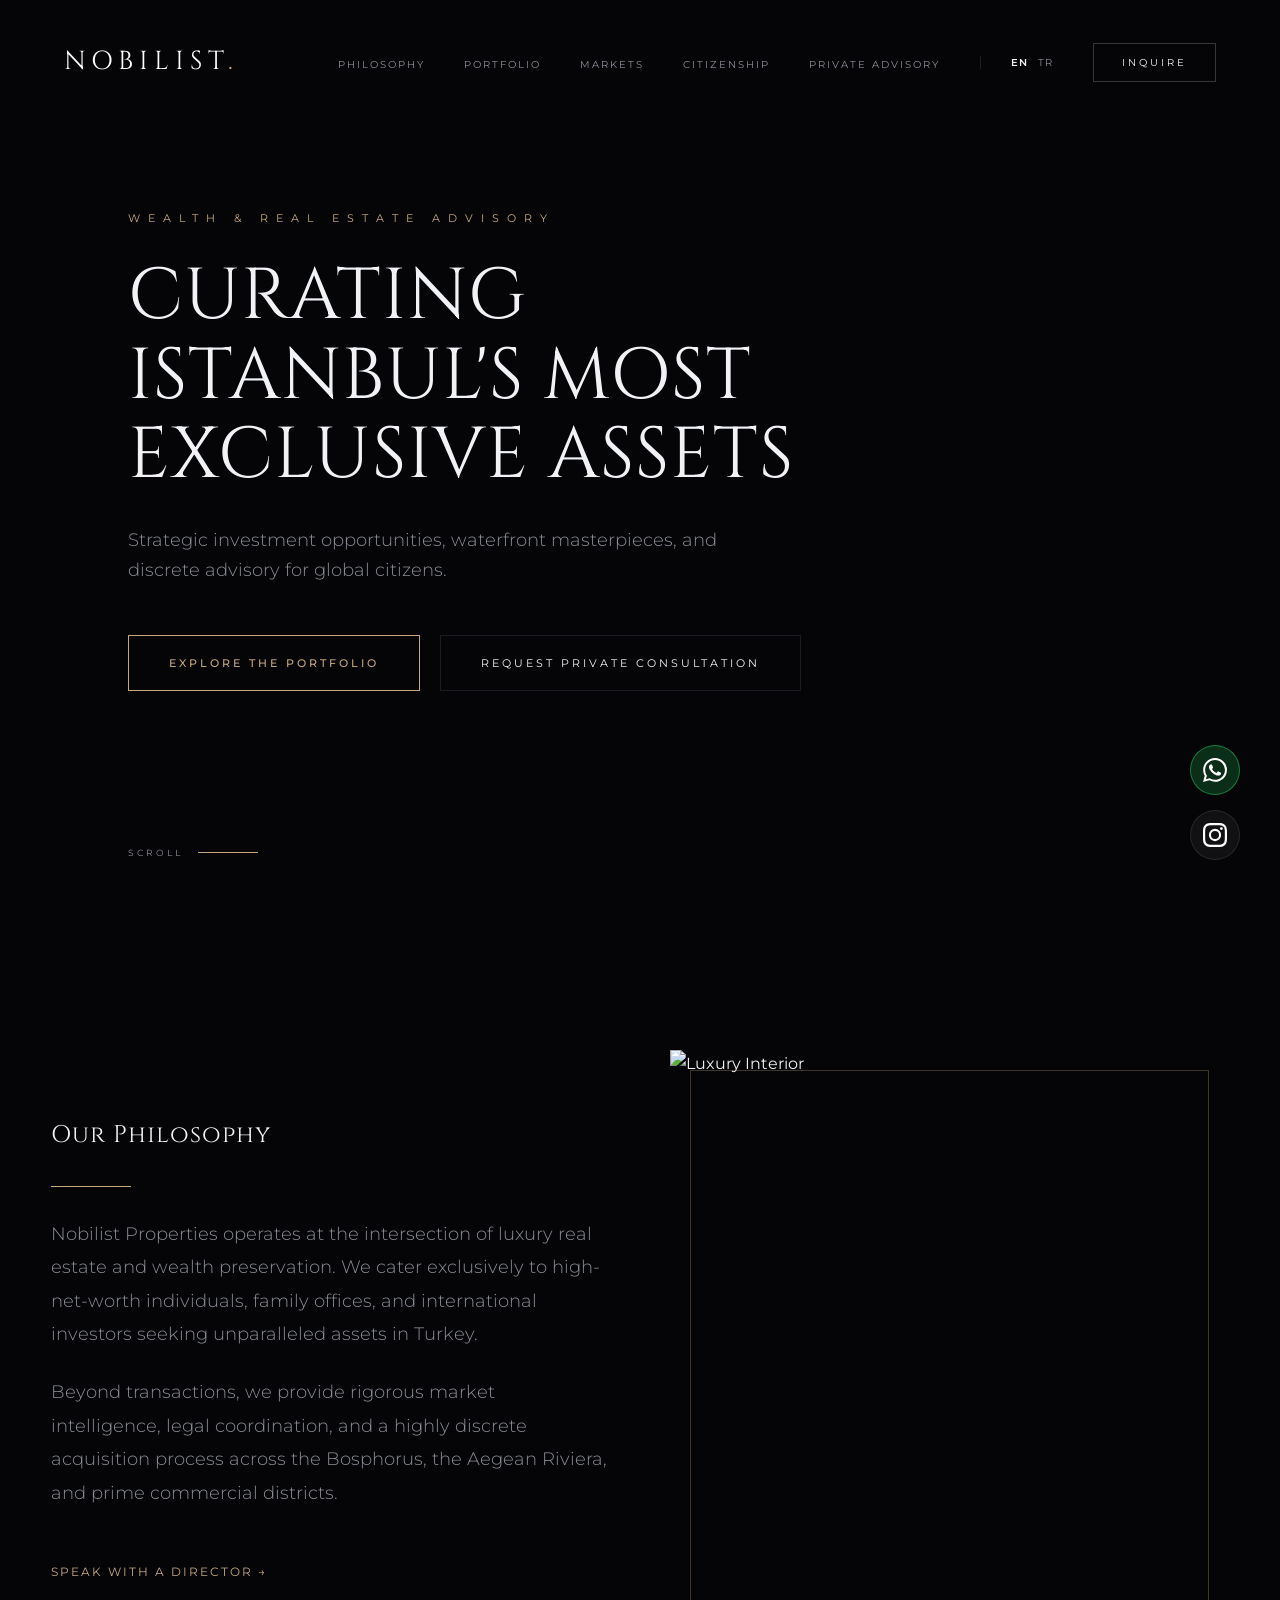
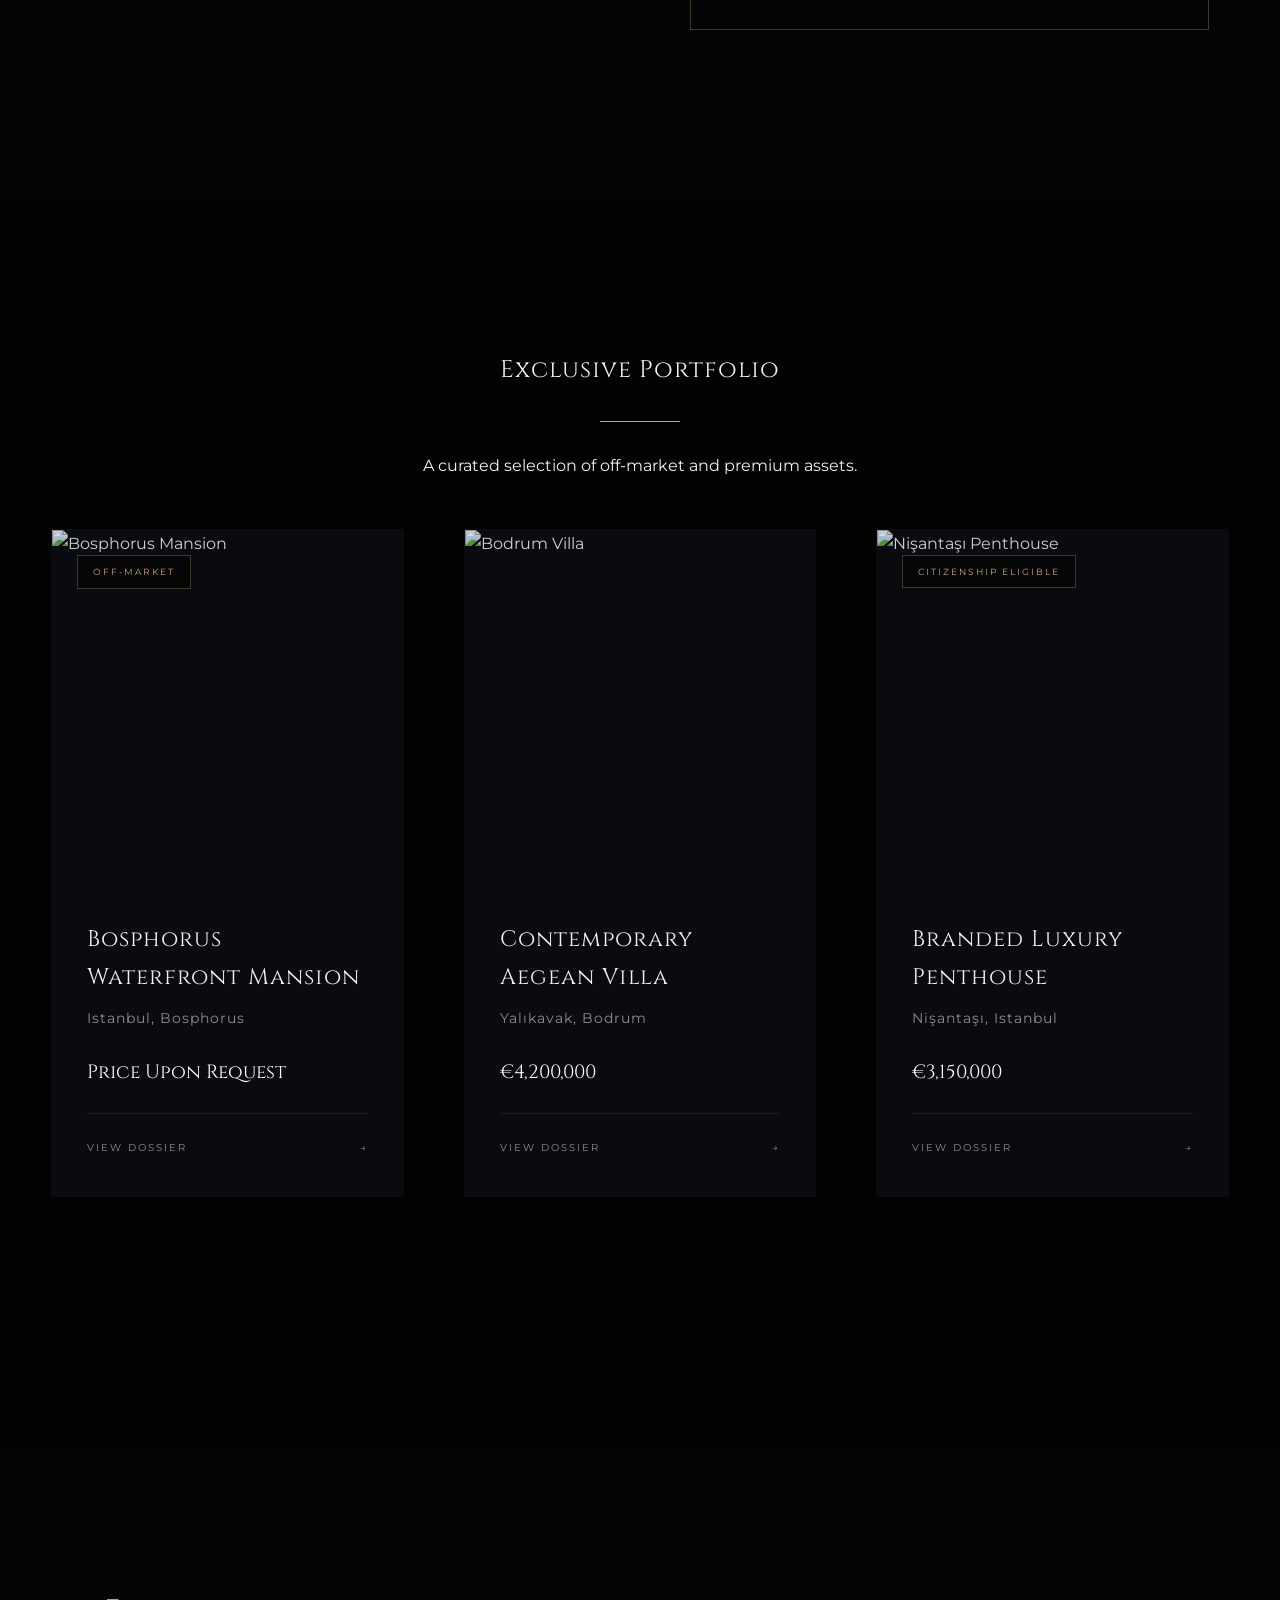
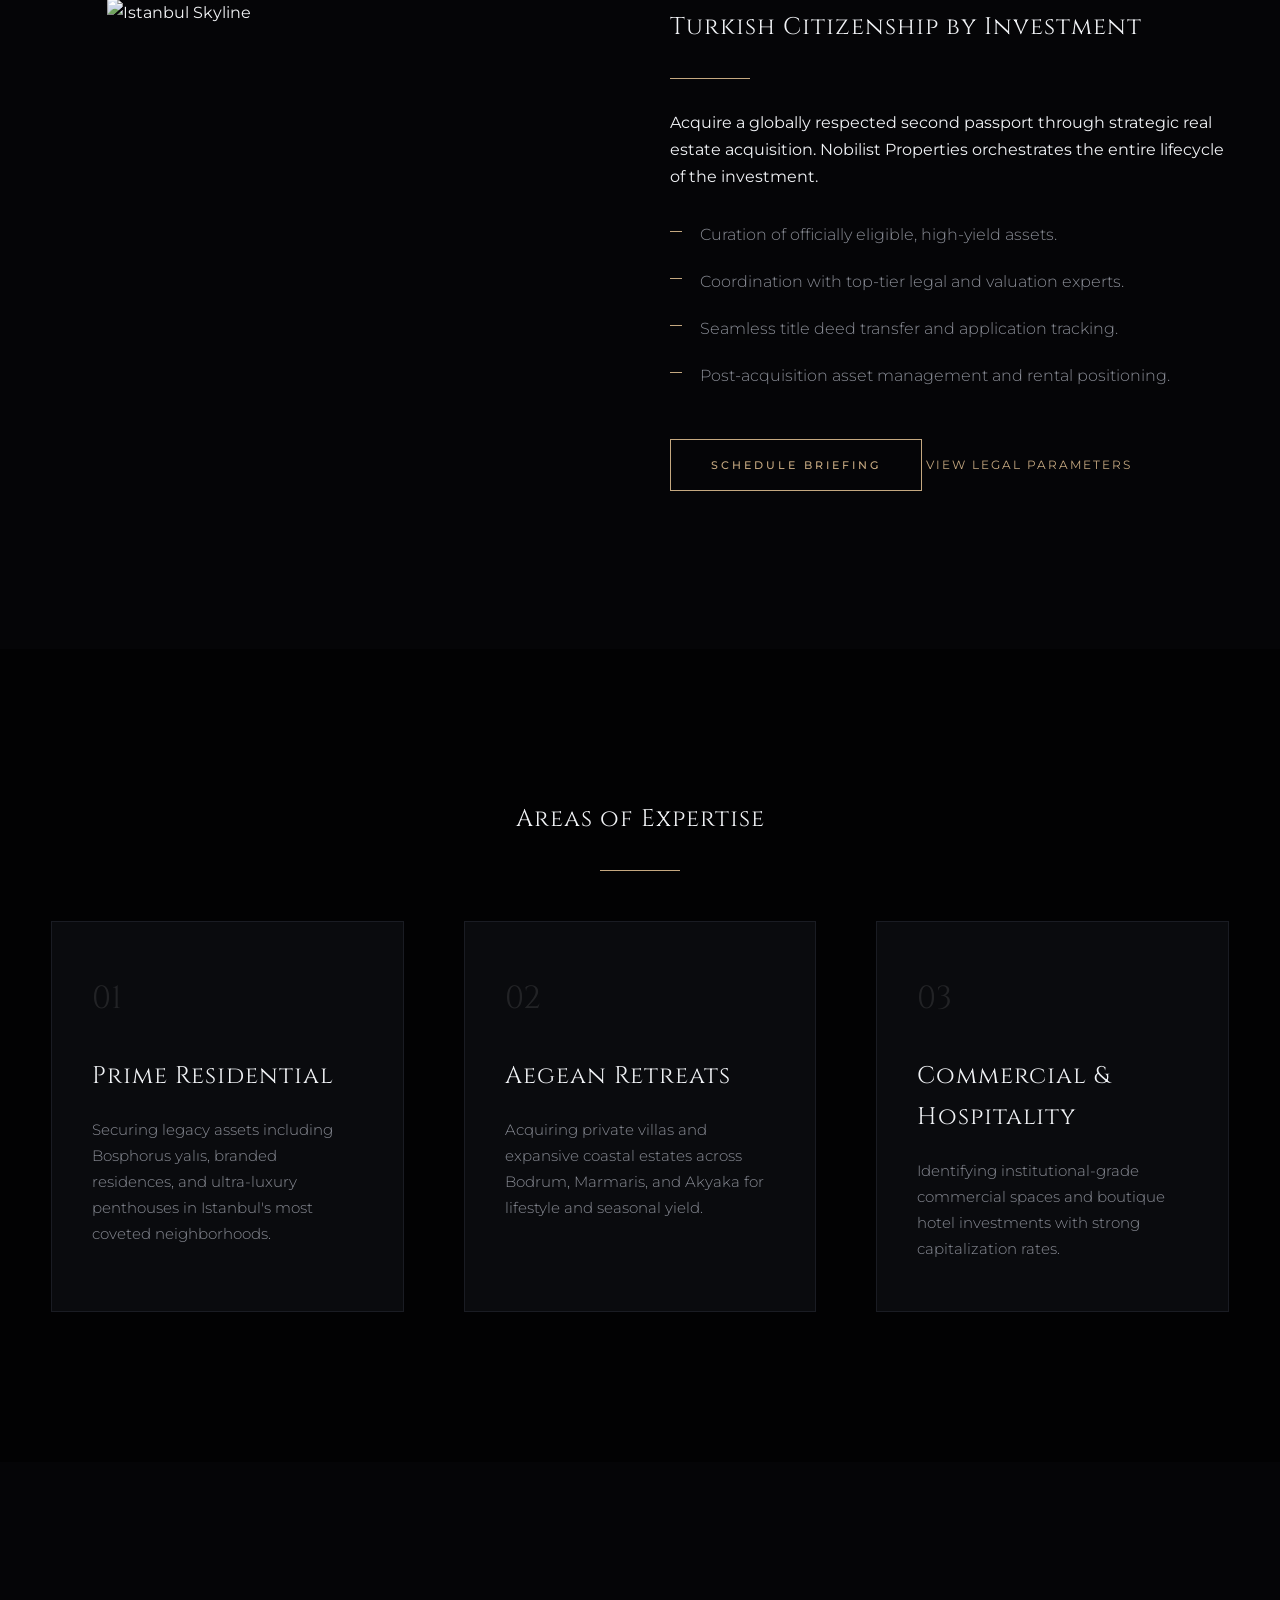
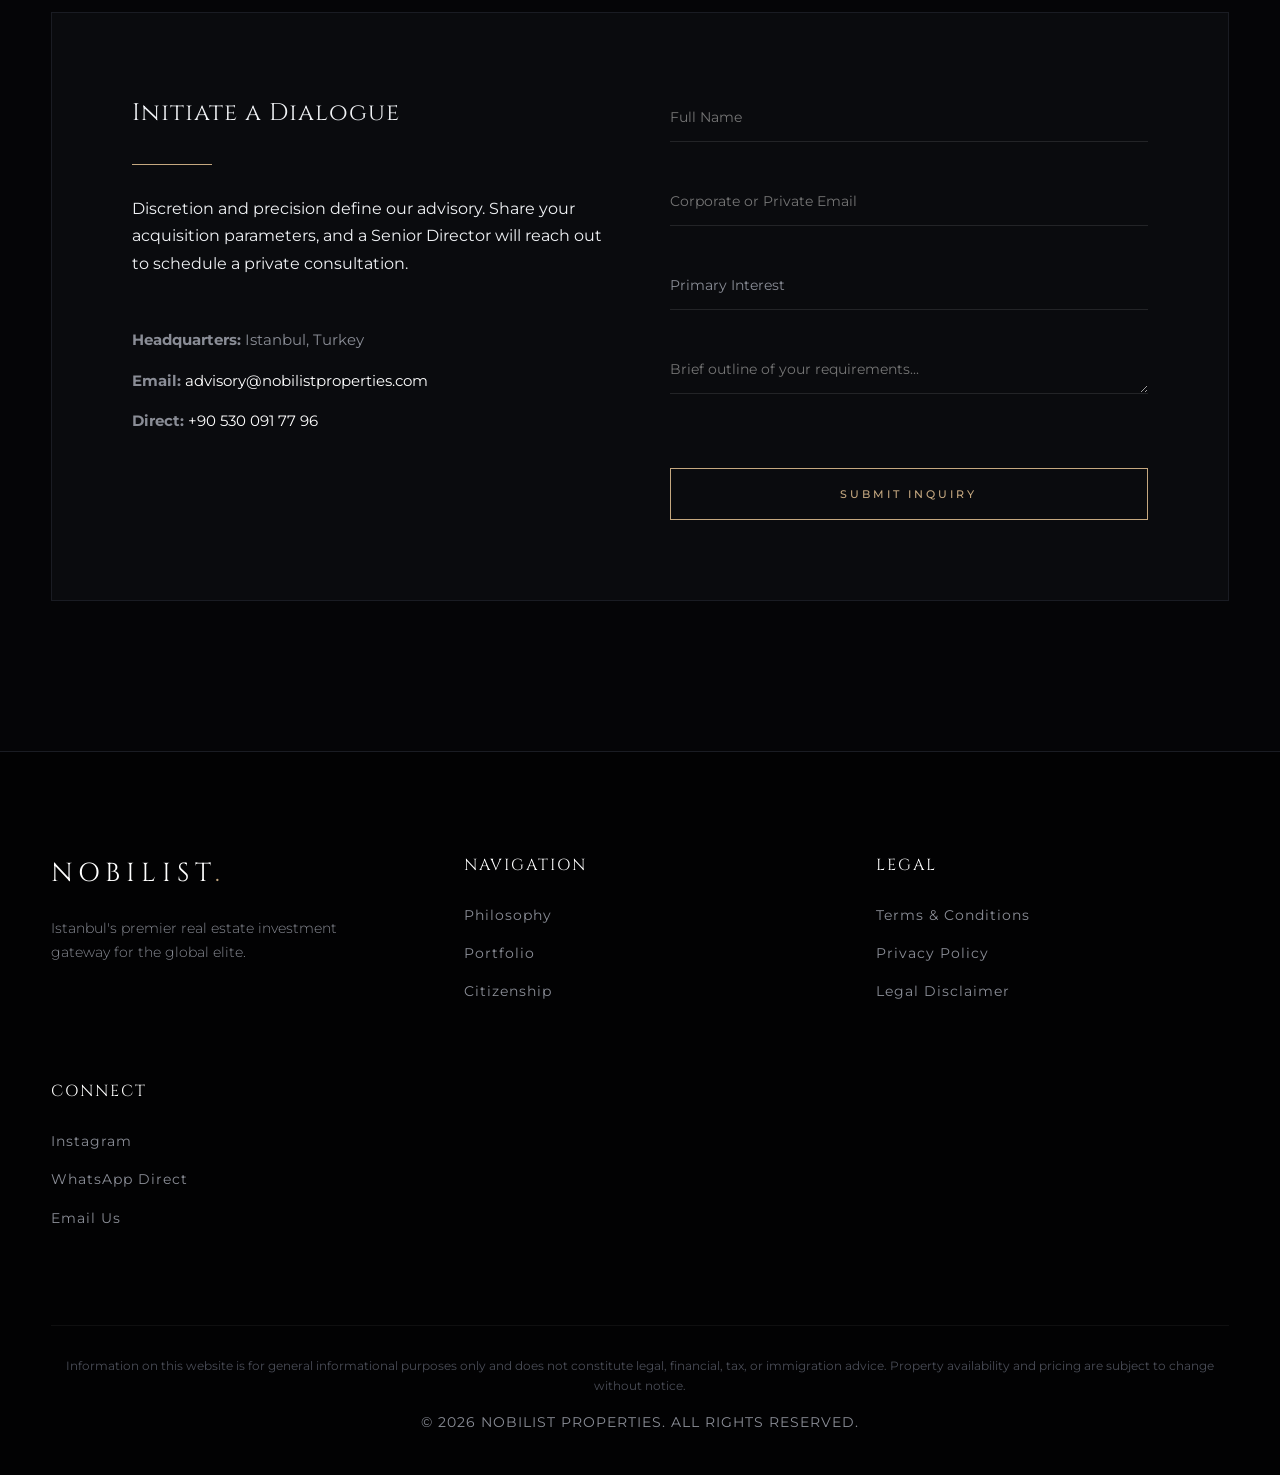
==== index.html @ f065ec15 "Update index.html" ====
<!DOCTYPE html>
<html lang="en">
<head>
    <meta charset="UTF-8">
    <meta name="viewport" content="width=device-width, initial-scale=1.0">
    <title>Nobilist Properties | Exclusive Real Estate & Wealth Advisory</title>
    <meta name="description" content="Premium real estate, luxury villas, commercial properties, and Turkish Citizenship by Investment advisory for global high-net-worth investors.">
    
    <link href="https://fonts.googleapis.com/css2?family=Cinzel:wght@400;500;600&family=Montserrat:wght@200;300;400;500;600&display=swap" rel="stylesheet">
    
    <link rel="stylesheet" href="style.css">
</head>
<body>

    <header id="main-header">
        <a href="#hero" class="logo">Nobilist<span>.</span></a>
        
        <div class="nav-right desktop-nav">
            <nav class="nav-links">
                <a href="#about">Philosophy</a>
                <a href="#featured">Portfolio</a>
                <a href="#areas">Markets</a>
                <a href="#citizenship">Citizenship</a>
                <a href="#contact">Private Advisory</a>
            </nav>
            
            <div class="lang-switcher">
                <button class="lang-btn active" data-lang="en">EN</button>
                <button class="lang-btn" data-lang="tr">TR</button>
            </div>
            
            <button class="btn-outline header-btn" onclick="openModal('contactModal')">Inquire</button>
        </div>

        <div class="hamburger" id="hamburger" onclick="toggleMobileMenu()">
            <span></span><span></span><span></span>
        </div>
    </header>

    <div class="mobile-menu-overlay" id="mobileMenu">
        <div class="mobile-menu-content">
            <a href="#about" onclick="toggleMobileMenu()">Philosophy</a>
            <a href="#featured" onclick="toggleMobileMenu()">Portfolio</a>
            <a href="#areas" onclick="toggleMobileMenu()">Markets</a>
            <a href="#citizenship" onclick="toggleMobileMenu()">Citizenship</a>
            <a href="#contact" onclick="toggleMobileMenu()">Private Advisory</a>
            <div class="mobile-langs mt-4">
                <span class="active">EN</span> | <span>TR</span> | <span>AR</span> | <span>RU</span>
            </div>
        </div>
    </div>

    <section class="hero" id="hero">
        <div class="hero-overlay"></div>
        <div class="hero-content reveal">
            <span class="hero-subtitle">Wealth & Real Estate Advisory</span>
            <h1 class="hero-title">Curating Istanbul's Most Exclusive Assets</h1>
            <p class="hero-desc">Strategic investment opportunities, waterfront masterpieces, and discrete advisory for global citizens.</p>
            
            <div class="hero-ctas">
                <a href="#featured" class="btn-primary">Explore The Portfolio</a>
                <button onclick="openModal('contactModal')" class="btn-outline">Request Private Consultation</button>
            </div>
        </div>
        <div class="scroll-indicator">
            <span>Scroll</span>
            <div class="line"></div>
        </div>
    </section>

    <section class="about section-padding" id="about">
        <div class="container reveal">
            <div class="grid grid-2 align-center">
                <div class="about-text">
                    <h2 class="section-title">Our Philosophy</h2>
                    <div class="divider"></div>
                    <p>Nobilist Properties operates at the intersection of luxury real estate and wealth preservation. We cater exclusively to high-net-worth individuals, family offices, and international investors seeking unparalleled assets in Turkey.</p>
                    <p>Beyond transactions, we provide rigorous market intelligence, legal coordination, and a highly discrete acquisition process across the Bosphorus, the Aegean Riviera, and prime commercial districts.</p>
                    <button class="btn-text mt-3" onclick="openModal('contactModal')">Speak with a Director →</button>
                </div>
                <div class="about-image">
                    <img src="https://images.unsplash.com/photo-1600607687920-4e2a09cf159d?auto=format&fit=crop&q=80&w=1000" alt="Luxury Interior">
                </div>
            </div>
        </div>
    </section>

    <section class="featured section-padding bg-darker" id="featured">
        <div class="container">
            <div class="section-header text-center reveal">
                <h2 class="section-title">Exclusive Portfolio</h2>
                <div class="divider mx-auto"></div>
                <p class="subtitle">A curated selection of off-market and premium assets.</p>
            </div>
            
            <div class="grid grid-3 mt-4">
                <div class="property-card reveal" onclick="openPropertyModal('Bosphorus Waterfront Mansion', 'Istanbul, Bosphorus', 'Price Upon Request', 'Waterfront Mansion', '850 m²', 'A rare waterfront masterpiece offering uninterrupted Bosphorus views, private dock, and historic architectural significance.', 'https://images.unsplash.com/photo-1512917774080-9991f1c4c750?auto=format&fit=crop&q=80&w=800')">
                    <div class="card-img">
                        <img src="https://images.unsplash.com/photo-1512917774080-9991f1c4c750?auto=format&fit=crop&q=80&w=800" alt="Bosphorus Mansion">
                        <div class="badge">Off-Market</div>
                    </div>
                    <div class="card-body">
                        <h3>Bosphorus Waterfront Mansion</h3>
                        <p class="location">Istanbul, Bosphorus</p>
                        <p class="price">Price Upon Request</p>
                        <div class="card-footer">
                            <span>View Dossier</span>
                            <span>→</span>
                        </div>
                    </div>
                </div>

                <div class="property-card reveal delay-1" onclick="openPropertyModal('Contemporary Aegean Villa', 'Yalıkavak, Bodrum', '€4,200,000', 'Private Villa', '450 m²', 'Architectural triumph featuring an infinity pool, smart home technology, and panoramic sunset views over the Aegean Sea.', 'https://images.unsplash.com/photo-1613490908653-b21bd5a6977e?auto=format&fit=crop&q=80&w=800')">
                    <div class="card-img">
                        <img src="https://images.unsplash.com/photo-1613490908653-b21bd5a6977e?auto=format&fit=crop&q=80&w=800" alt="Bodrum Villa">
                    </div>
                    <div class="card-body">
                        <h3>Contemporary Aegean Villa</h3>
                        <p class="location">Yalıkavak, Bodrum</p>
                        <p class="price">€4,200,000</p>
                        <div class="card-footer">
                            <span>View Dossier</span>
                            <span>→</span>
                        </div>
                    </div>
                </div>

                <div class="property-card reveal delay-2" onclick="openPropertyModal('Branded Luxury Penthouse', 'Nişantaşı, Istanbul', '€3,150,000', 'Penthouse', '320 m²', 'Located in the most prestigious district, this branded residence offers 5-star hotel amenities, private terraces, and vibrant city living.', 'https://images.unsplash.com/photo-1600566753190-17f0baa2a6c3?auto=format&fit=crop&q=80&w=800')">
                    <div class="card-img">
                        <img src="https://images.unsplash.com/photo-1600566753190-17f0baa2a6c3?auto=format&fit=crop&q=80&w=800" alt="Nişantaşı Penthouse">
                        <div class="badge">Citizenship Eligible</div>
                    </div>
                    <div class="card-body">
                        <h3>Branded Luxury Penthouse</h3>
                        <p class="location">Nişantaşı, Istanbul</p>
                        <p class="price">€3,150,000</p>
                        <div class="card-footer">
                            <span>View Dossier</span>
                            <span>→</span>
                        </div>
                    </div>
                </div>
            </div>
            <div class="text-center mt-4 reveal">
                <button class="btn-outline" onclick="openModal('contactModal')">Request Full Portfolio Access</button>
            </div>
        </div>
    </section>

    <section class="citizenship section-padding" id="citizenship">
        <div class="container">
            <div class="grid grid-2 align-center">
                <div class="image-stack reveal">
                    <img src="https://images.unsplash.com/photo-1541884483733-4f932e6de3c5?auto=format&fit=crop&q=80&w=800" alt="Istanbul Skyline" class="img-back">
                </div>
                <div class="citizenship-text reveal delay-1">
                    <h2 class="section-title">Turkish Citizenship by Investment</h2>
                    <div class="divider"></div>
                    <p>Acquire a globally respected second passport through strategic real estate acquisition. Nobilist Properties orchestrates the entire lifecycle of the investment.</p>
                    <ul class="luxury-list mt-3">
                        <li>Curation of officially eligible, high-yield assets.</li>
                        <li>Coordination with top-tier legal and valuation experts.</li>
                        <li>Seamless title deed transfer and application tracking.</li>
                        <li>Post-acquisition asset management and rental positioning.</li>
                    </ul>
                    <div class="cta-group mt-4">
                        <button class="btn-primary" onclick="openModal('investmentModal')">Schedule Briefing</button>
                        <button class="btn-text ml-2" onclick="openModal('legalModal')">View Legal Parameters</button>
                    </div>
                </div>
            </div>
        </div>
    </section>

    <section class="services section-padding bg-darker" id="areas">
        <div class="container">
            <div class="section-header text-center reveal">
                <h2 class="section-title">Areas of Expertise</h2>
                <div class="divider mx-auto"></div>
            </div>
            <div class="grid grid-3 mt-4">
                <div class="service-card reveal">
                    <span class="service-icon">01</span>
                    <h3>Prime Residential</h3>
                    <p>Securing legacy assets including Bosphorus yalıs, branded residences, and ultra-luxury penthouses in Istanbul's most coveted neighborhoods.</p>
                </div>
                <div class="service-card reveal delay-1">
                    <span class="service-icon">02</span>
                    <h3>Aegean Retreats</h3>
                    <p>Acquiring private villas and expansive coastal estates across Bodrum, Marmaris, and Akyaka for lifestyle and seasonal yield.</p>
                </div>
                <div class="service-card reveal delay-2">
                    <span class="service-icon">03</span>
                    <h3>Commercial & Hospitality</h3>
                    <p>Identifying institutional-grade commercial spaces and boutique hotel investments with strong capitalization rates.</p>
                </div>
            </div>
        </div>
    </section>

    <section class="contact section-padding" id="contact">
        <div class="container reveal">
            <div class="contact-box glass-panel">
                <div class="grid grid-2">
                    <div class="contact-info">
                        <h2>Initiate a Dialogue</h2>
                        <div class="divider"></div>
                        <p class="mb-4">Discretion and precision define our advisory. Share your acquisition parameters, and a Senior Director will reach out to schedule a private consultation.</p>
                        
                        <div class="contact-details">
                            <p><strong>Headquarters:</strong> Istanbul, Turkey</p>
                            <p><strong>Email:</strong> <a href="mailto:advisory@nobilistproperties.com">advisory@nobilistproperties.com</a></p>
                            <p><strong>Direct:</strong> <a href="https://wa.me/905300917796" target="_blank">+90 530 091 77 96</a></p>
                        </div>
                    </div>
                    
                    <div class="contact-form">
                        <form id="contactForm" onsubmit="validateAndSubmit(event, 'mainFormSuccess')">
                            <div class="input-line">
                                <input type="text" id="fname" placeholder="Full Name" required>
                            </div>
                            <div class="input-line">
                                <input type="email" id="femail" placeholder="Corporate or Private Email" required>
                            </div>
                            <div class="input-line">
                                <select id="finterest" required>
                                    <option value="" disabled selected>Primary Interest</option>
                                    <option value="Luxury Acquisition">Luxury Acquisition</option>
                                    <option value="Citizenship Program">Citizenship Program</option>
                                    <option value="Commercial Investment">Commercial Investment</option>
                                    <option value="Portfolio Sale">Portfolio Sale</option>
                                </select>
                            </div>
                            <div class="input-line">
                                <textarea id="fmessage" rows="1" placeholder="Brief outline of your requirements..." required></textarea>
                            </div>
                            <button type="submit" class="btn-primary w-100 mt-3">Submit Inquiry</button>
                        </form>
                        <div id="mainFormSuccess" class="form-success-msg" style="display:none;">
                            Your inquiry has been securely received. A director will contact you shortly.
                        </div>
                    </div>
                </div>
            </div>
        </div>
    </section>

    <footer>
        <div class="container reveal">
            <div class="grid grid-4 footer-top">
                <div class="footer-brand">
                    <a href="#hero" class="logo">Nobilist<span>.</span></a>
                    <p class="mt-2">Istanbul's premier real estate investment gateway for the global elite.</p>
                </div>
                <div class="footer-links">
                    <h4>Navigation</h4>
                    <a href="#about">Philosophy</a>
                    <a href="#featured">Portfolio</a>
                    <a href="#citizenship">Citizenship</a>
                </div>
                <div class="footer-links">
                    <h4>Legal</h4>
                    <a href="javascript:void(0)" onclick="openModal('legalModal')">Terms & Conditions</a>
                    <a href="javascript:void(0)" onclick="openModal('legalModal')">Privacy Policy</a>
                    <a href="javascript:void(0)" onclick="openModal('legalModal')">Legal Disclaimer</a>
                </div>
                <div class="footer-links">
                    <h4>Connect</h4>
                    <a href="https://www.instagram.com/nobilistproperties" target="_blank">Instagram</a>
                    <a href="https://wa.me/905300917796" target="_blank">WhatsApp Direct</a>
                    <a href="mailto:advisory@nobilistproperties.com">Email Us</a>
                </div>
            </div>
            
            <div class="footer-bottom">
                <p class="legal-sm">Information on this website is for general informational purposes only and does not constitute legal, financial, tax, or immigration advice. Property availability and pricing are subject to change without notice.</p>
                <p class="copyright">&copy; 2026 Nobilist Properties. All Rights Reserved.</p>
            </div>
        </div>
    </footer>

    <div class="floating-actions">
        <a href="https://wa.me/905300917796?text=Hello%20Nobilist%2C%20I%20would%20like%20to%20discuss%20real%20estate%20opportunities." target="_blank" class="fab fab-wa" title="WhatsApp Advisory">
            <svg viewBox="0 0 24 24" fill="currentColor" width="24" height="24"><path d="M17.472 14.382c-.297-.149-1.758-.867-2.03-.967-.273-.099-.471-.148-.67.15-.197.297-.767.966-.94 1.164-.173.199-.347.223-.644.075-.297-.15-1.255-.463-2.39-1.475-.883-.788-1.48-1.761-1.653-2.059-.173-.297-.018-.458.13-.606.134-.133.298-.347.446-.52.149-.174.198-.298.298-.497.099-.198.05-.371-.025-.52-.075-.149-.669-1.612-.916-2.207-.242-.579-.487-.5-.669-.51a12.8 12.8 0 0 0-.57-.01c-.198 0-.52.074-.792.372-.272.297-1.04 1.016-1.04 2.479 0 1.462 1.065 2.875 1.213 3.074.149.198 2.096 3.2 5.077 4.487.709.306 1.262.489 1.694.625.712.227 1.36.195 1.871.118.571-.085 1.758-.719 2.006-1.413.248-.694.248-1.289.173-1.413-.074-.124-.272-.198-.57-.347m-5.421 7.403h-.004a9.87 9.87 0 0 1-5.031-1.378l-.361-.214-3.741.982.998-3.648-.235-.374a9.86 9.86 0 0 1-1.51-5.26c.001-5.45 4.436-9.884 9.888-9.884 2.64 0 5.122 1.03 6.988 2.898a9.825 9.825 0 0 1 2.893 6.994c-.003 5.45-4.437 9.884-9.885 9.884m8.413-18.297A11.815 11.815 0 0 0 12.05 0C5.495 0 .16 5.335.157 11.892c0 2.096.547 4.142 1.588 5.945L.057 24l6.305-1.654a11.882 11.882 0 0 0 5.683 1.448h.005c6.554 0 11.89-5.335 11.893-11.893a11.821 11.821 0 0 0-3.48-8.413Z"/></svg>
        </a>
        <a href="https://www.instagram.com/nobilistproperties" target="_blank" class="fab fab-ig" title="Instagram">
            <svg viewBox="0 0 24 24" fill="currentColor" width="24" height="24"><path d="M12 2.163c3.204 0 3.584.012 4.85.07 3.252.148 4.771 1.691 4.919 4.919.058 1.265.069 1.645.069 4.849 0 3.205-.012 3.584-.069 4.849-.149 3.225-1.664 4.771-4.919 4.919-1.266.058-1.644.07-4.85.07-3.204 0-3.584-.012-4.849-.07-3.26-.149-4.771-1.699-4.919-4.92-.058-1.265-.07-1.644-.07-4.849 0-3.204.013-3.583.07-4.849.149-3.227 1.664-4.771 4.919-4.919 1.266-.057 1.645-.069 4.849-.069zM12 0C8.741 0 8.333.014 7.053.072 2.695.272.273 2.69.073 7.052.014 8.333 0 8.741 0 12c0 3.259.014 3.668.072 4.948.2 4.358 2.618 6.78 6.98 6.98C8.333 23.986 8.741 24 12 24c3.259 0 3.668-.014 4.948-.072 4.354-.2 6.782-2.618 6.979-6.98.059-1.28.073-1.689.073-4.948 0-3.259-.014-3.667-.072-4.947-.196-4.354-2.617-6.78-6.979-6.98C15.668.014 15.259 0 12 0zm0 5.838a6.162 6.162 0 1 0 0 12.324 6.162 6.162 0 0 0 0-12.324zM12 16a4 4 0 1 1 0-8 4 4 0 0 1 0 8zm6.406-11.845a1.44 1.44 0 1 0 0 2.881 1.44 1.44 0 0 0 0-2.881z"/></svg>
        </a>
    </div>

    <div class="modal" id="propertyModal">
        <div class="modal-overlay" onclick="closeModal('propertyModal')"></div>
        <div class="modal-content modal-lg">
            <button class="modal-close" onclick="closeModal('propertyModal')">&times;</button>
            <div class="grid grid-2 no-gap h-100">
                <div class="modal-image">
                    <img id="pm-img" src="" alt="Property">
                </div>
                <div class="modal-info">
                    <div class="modal-info-inner">
                        <span class="pm-type" id="pm-type">Type</span>
                        <h2 id="pm-title" class="section-title mt-1">Title</h2>
                        <p class="pm-loc mt-2" id="pm-loc">Location</p>
                        <h3 class="pm-price mt-3" id="pm-price">Price</h3>
                        
                        <div class="divider mt-3"></div>
                        
                        <div class="pm-specs mt-3 mb-3">
                            <div><span class="label">Size</span> <span id="pm-size">Size</span></div>
                            <div><span class="label">Status</span> <span>Available</span></div>
                        </div>
                        
                        <p id="pm-desc" class="pm-desc">Description</p>
                        
                        <div class="modal-actions mt-4">
                            <button class="btn-primary w-100 mb-2" onclick="openModal('contactModal'); closeModal('propertyModal')">Request Full Dossier</button>
                            <a href="#" id="pm-wa-link" target="_blank" class="btn-outline w-100 text-center">Inquire via WhatsApp</a>
                        </div>
                    </div>
                </div>
            </div>
        </div>
    </div>

    <div class="modal" id="contactModal">
        <div class="modal-overlay" onclick="closeModal('contactModal')"></div>
        <div class="modal-content">
            <button class="modal-close" onclick="closeModal('contactModal')">&times;</button>
            <h2 class="section-title text-center">Private Inquiry</h2>
            <div class="divider mx-auto mb-4"></div>
            <form onsubmit="validateAndSubmit(event, 'modalSuccess')">
                <div class="input-line">
                    <input type="text" placeholder="Full Name" required>
                </div>
                <div class="input-line">
                    <input type="email" placeholder="Email Address" required>
                </div>
                <div class="input-line">
                    <input type="tel" placeholder="Phone / WhatsApp (Optional)">
                </div>
                <div class="input-line mt-3">
                    <textarea rows="2" placeholder="How may we assist you?" required></textarea>
                </div>
                <button type="submit" class="btn-primary w-100 mt-4">Submit to Director</button>
            </form>
            <div id="modalSuccess" class="form-success-msg text-center" style="display:none;">
                Thank you. We will be in touch shortly.
            </div>
        </div>
    </div>

    <div class="modal" id="investmentModal">
        <div class="modal-overlay" onclick="closeModal('investmentModal')"></div>
        <div class="modal-content">
            <button class="modal-close" onclick="closeModal('investmentModal')">&times;</button>
            <h2 class="section-title text-center">Citizenship Advisory</h2>
            <div class="divider mx-auto mb-3"></div>
            <p class="text-center mb-4" style="color:var(--text-muted); font-size: 0.95rem;">Request a private briefing regarding the Turkish Citizenship by Investment program, official thresholds, and eligible luxury assets.</p>
            <form onsubmit="validateAndSubmit(event, 'invModalSuccess')">
                <div class="input-line">
                    <input type="text" placeholder="Full Name" required>
                </div>
                <div class="input-line">
                    <input type="email" placeholder="Email Address" required>
                </div>
                <button type="submit" class="btn-primary w-100 mt-4">Request Briefing</button>
            </form>
            <div id="invModalSuccess" class="form-success-msg text-center" style="display:none;">
                Briefing request received.
            </div>
        </div>
    </div>

    <div class="modal" id="legalModal">
        <div class="modal-overlay" onclick="closeModal('legalModal')"></div>
        <div class="modal-content">
            <button class="modal-close" onclick="closeModal('legalModal')">&times;</button>
            <h2 class="section-title">Legal & Compliance</h2>
            <div class="divider mb-4"></div>
            <div class="legal-scroll">
                <h4>1. No Legal or Financial Advice</h4>
                <p>Nobilist Properties acts exclusively as a real estate advisory and brokerage entity. Content provided on this platform does not constitute binding legal, tax, financial, or immigration advice.</p>
                
                <h4>2. Citizenship & Immigration</h4>
                <p>Data regarding the Turkish Citizenship by Investment program is generalized. Thresholds, valuation standards, and government regulations are subject to statutory amendments. We strongly advise retaining independent, licensed legal counsel for immigration filings.</p>
                
                <h4>3. Property Valuations & Availability</h4>
                <p>Assets listed as "Off-Market" or "Price Upon Request" are subject to strict confidentiality agreements. Prices, dimensions, and availability are indicative and must be verified during formal due diligence.</p>
                
                <h4>4. Non-Guaranty of Returns</h4>
                <p>Real estate markets are subject to macroeconomic fluctuations. Nobilist Properties provides no warranties regarding future capital appreciation, guaranteed rental yields, or the success of resale strategies.</p>
            </div>
            <button class="btn-outline w-100 mt-4" onclick="closeModal('legalModal')">Acknowledge & Close</button>
        </div>
    </div>

    <script src="script.js"></script>
</body>
</html>
---- style.css ----
/* ROOT VARIABLES - Ultra Premium Dark Theme */
:root {
    --bg-main: #050507;
    --bg-card: #0a0b0e;
    --bg-darker: #020203;
    --border-color: #1a1c23;
    --gold: #C5A880;
    --gold-dark: #a3875f;
    --text-main: #f0f2f5;
    --text-muted: #8a8d96;
    
    --font-display: 'Cinzel', serif;
    --font-body: 'Montserrat', sans-serif;
    
    --transition-slow: all 0.6s cubic-bezier(0.16, 1, 0.3, 1);
    --transition-fast: all 0.3s ease;
}

/* RESET */
* { margin: 0; padding: 0; box-sizing: border-box; }
html { scroll-behavior: smooth; }
body { font-family: var(--font-body); background-color: var(--bg-main); color: var(--text-main); line-height: 1.7; overflow-x: hidden; -webkit-font-smoothing: antialiased; }

/* TYPOGRAPHY */
h1, h2, h3, h4, .section-title { font-family: var(--font-display); font-weight: 400; letter-spacing: 1px; }
a { text-decoration: none; color: inherit; }
img { max-width: 100%; height: auto; display: block; }
button { font-family: var(--font-body); border: none; background: none; cursor: pointer; }

/* UTILITIES */
.container { max-width: 1400px; margin: 0 auto; padding: 0 4vw; }
.section-padding { padding: 150px 0; }
.bg-darker { background-color: var(--bg-darker); }
.text-center { text-align: center; }
.mt-1 { margin-top: 10px; } .mt-2 { margin-top: 20px; } .mt-3 { margin-top: 30px; } .mt-4 { margin-top: 50px; }
.mb-2 { margin-bottom: 20px; } .mb-3 { margin-bottom: 30px; } .mb-4 { margin-bottom: 50px; }
.w-100 { width: 100%; display: block; }
.mx-auto { margin-left: auto; margin-right: auto; }
.align-center { align-items: center; }
.no-gap { gap: 0 !important; }
.h-100 { height: 100%; }

.divider { height: 1px; width: 80px; background-color: var(--gold); margin: 30px 0; }
.text-center .divider { margin-left: auto; margin-right: auto; }

/* GRIDS */
.grid { display: grid; gap: 60px; }
.grid-2 { grid-template-columns: repeat(2, 1fr); }
.grid-3 { grid-template-columns: repeat(auto-fit, minmax(350px, 1fr)); }
.grid-4 { grid-template-columns: repeat(auto-fit, minmax(250px, 1fr)); }

/* SCROLL REVEAL ANIMATIONS */
.reveal { opacity: 0; transform: translateY(40px); transition: opacity 1s cubic-bezier(0.16, 1, 0.3, 1), transform 1s cubic-bezier(0.16, 1, 0.3, 1); }
.reveal.active { opacity: 1; transform: translateY(0); }
.delay-1 { transition-delay: 0.15s; }
.delay-2 { transition-delay: 0.3s; }

/* BUTTONS */
.btn-primary { background-color: transparent; color: var(--gold); border: 1px solid var(--gold); padding: 18px 40px; font-size: 11px; text-transform: uppercase; letter-spacing: 3px; font-weight: 500; transition: var(--transition-slow); position: relative; overflow: hidden; display: inline-block; text-align: center; }
.btn-primary::before { content: ''; position: absolute; top: 0; left: 0; width: 0%; height: 100%; background-color: var(--gold); transition: var(--transition-slow); z-index: -1; }
.btn-primary:hover::before { width: 100%; }
.btn-primary:hover { color: var(--bg-main); box-shadow: 0 15px 30px rgba(197, 168, 128, 0.15); }

.btn-outline { background-color: transparent; color: var(--text-main); border: 1px solid var(--border-color); padding: 18px 40px; font-size: 11px; text-transform: uppercase; letter-spacing: 3px; transition: var(--transition-slow); display: inline-block; text-align: center; }
.btn-outline:hover { border-color: var(--gold); color: var(--gold); }

.btn-text { color: var(--gold); font-size: 12px; text-transform: uppercase; letter-spacing: 2px; transition: var(--transition-fast); border-bottom: 1px solid transparent; padding-bottom: 5px; }
.btn-text:hover { border-color: var(--gold); }

/* HEADER */
header { position: fixed; top: 0; width: 100%; padding: 40px 5vw; display: flex; justify-content: space-between; align-items: center; z-index: 1000; transition: var(--transition-slow); border-bottom: 1px solid transparent; }
header.scrolled { background: rgba(5, 5, 7, 0.9); padding: 25px 5vw; border-bottom: 1px solid rgba(255,255,255,0.05); backdrop-filter: blur(15px); }
.logo { font-family: var(--font-display); font-size: 26px; letter-spacing: 6px; text-transform: uppercase; color: #fff; }
.logo span { color: var(--gold); }

.nav-right { display: flex; align-items: center; gap: 40px; }
.nav-links a { font-size: 10px; text-transform: uppercase; letter-spacing: 2px; margin-left: 35px; color: var(--text-muted); transition: var(--transition-fast); }
.nav-links a:hover { color: var(--gold); }

.lang-switcher { display: flex; gap: 10px; border-left: 1px solid rgba(255,255,255,0.1); padding-left: 30px; }
.lang-btn { font-size: 10px; color: var(--text-muted); letter-spacing: 1px; transition: var(--transition-fast); }
.lang-btn.active { color: var(--text-main); font-weight: 600; }

.header-btn { padding: 12px 28px; font-size: 10px; border-color: rgba(255,255,255,0.2); }

/* MOBILE MENU */
.hamburger { display: none; cursor: pointer; flex-direction: column; gap: 6px; z-index: 1001; }
.hamburger span { width: 30px; height: 1px; background: #fff; transition: var(--transition-fast); }
.hamburger.open span:nth-child(1) { transform: rotate(45deg) translate(5px, 5px); }
.hamburger.open span:nth-child(2) { opacity: 0; }
.hamburger.open span:nth-child(3) { transform: rotate(-45deg) translate(5px, -5px); }

.mobile-menu-overlay { position: fixed; top: 0; left: 0; width: 100%; height: 100vh; background: var(--bg-main); z-index: 999; display: flex; align-items: center; justify-content: center; opacity: 0; pointer-events: none; transition: var(--transition-slow); }
.mobile-menu-overlay.active { opacity: 1; pointer-events: all; }
.mobile-menu-content { text-align: center; display: flex; flex-direction: column; gap: 30px; }
.mobile-menu-content a { font-family: var(--font-display); font-size: 24px; letter-spacing: 4px; text-transform: uppercase; color: var(--text-muted); transition: var(--transition-fast); }
.mobile-menu-content a:hover { color: var(--gold); }
.mobile-langs span { font-size: 12px; margin: 0 10px; color: var(--text-muted); letter-spacing: 2px; }
.mobile-langs span.active { color: var(--gold); }

/* HERO */
.hero { height: 100vh; position: relative; display: flex; align-items: center; background: url('https://images.unsplash.com/photo-1541884483733-4f932e6de3c5?auto=format&fit=crop&q=80&w=1920') center/cover no-repeat; }
.hero-overlay { position: absolute; inset: 0; background: linear-gradient(90deg, rgba(5,5,7,0.95) 0%, rgba(5,5,7,0.7) 40%, rgba(5,5,7,0.2) 100%); }
.hero-content { position: relative; z-index: 2; margin-left: 10vw; max-width: 800px; }
.hero-subtitle { color: var(--gold); font-size: 11px; letter-spacing: 8px; text-transform: uppercase; margin-bottom: 30px; display: block; }
.hero-title { font-size: 4.5rem; line-height: 1.1; margin-bottom: 30px; text-transform: uppercase; }
.hero-desc { font-size: 1.1rem; color: var(--text-muted); margin-bottom: 50px; font-weight: 300; max-width: 600px; }
.hero-ctas { display: flex; gap: 20px; }

.scroll-indicator { position: absolute; bottom: 40px; left: 10vw; z-index: 2; display: flex; align-items: center; gap: 15px; }
.scroll-indicator span { font-size: 9px; text-transform: uppercase; letter-spacing: 3px; color: var(--text-muted); }
.scroll-indicator .line { width: 60px; height: 1px; background: rgba(255,255,255,0.2); position: relative; overflow: hidden; }
.scroll-indicator .line::after { content: ''; position: absolute; top: 0; left: 0; width: 100%; height: 100%; background: var(--gold); animation: scrollLine 2s infinite cubic-bezier(0.16, 1, 0.3, 1); }
@keyframes scrollLine { 0% { transform: translateX(-100%); } 100% { transform: translateX(100%); } }

/* ABOUT / PHILOSOPHY */
.about-text p { font-size: 1.1rem; color: var(--text-muted); margin-bottom: 25px; font-weight: 300; line-height: 1.9; }
.about-image { position: relative; overflow: hidden; height: 600px; }
.about-image img { width: 100%; height: 100%; object-fit: cover; }
.about-image::after { content: ''; position: absolute; inset: 0; border: 1px solid rgba(197, 168, 128, 0.3); margin: 20px; pointer-events: none; }

/* FEATURED PROPERTY CARDS */
.property-card { background: var(--bg-card); cursor: pointer; transition: var(--transition-slow); border: 1px solid transparent; }
.property-card:hover { border-color: var(--border-color); transform: translateY(-15px); }
.card-img { height: 350px; position: relative; overflow: hidden; }
.card-img img { width: 100%; height: 100%; object-fit: cover; transition: transform 1.2s cubic-bezier(0.16, 1, 0.3, 1); filter: brightness(0.85); }
.property-card:hover .card-img img { transform: scale(1.08); filter: brightness(1); }
.badge { position: absolute; top: 25px; left: 25px; background: rgba(5,5,7,0.8); color: var(--gold); font-size: 9px; text-transform: uppercase; letter-spacing: 2px; padding: 8px 15px; border: 1px solid rgba(197,168,128,0.3); backdrop-filter: blur(5px); }
.card-body { padding: 40px 35px; }
.card-body h3 { font-size: 1.4rem; margin-bottom: 10px; transition: var(--transition-fast); }
.property-card:hover .card-body h3 { color: var(--gold); }
.location { color: var(--text-muted); font-size: 0.9rem; margin-bottom: 25px; letter-spacing: 1px; }
.price { font-size: 1.2rem; color: #fff; font-family: var(--font-display); padding-bottom: 25px; border-bottom: 1px solid var(--border-color); margin-bottom: 25px; }
.card-footer { display: flex; justify-content: space-between; font-size: 10px; text-transform: uppercase; letter-spacing: 2px; color: var(--text-muted); transition: var(--transition-fast); }
.property-card:hover .card-footer { color: var(--gold); }

/* CITIZENSHIP */
.image-stack { position: relative; height: 500px; }
.img-back { width: 90%; height: 100%; object-fit: cover; position: absolute; right: 0; filter: grayscale(40%); }
.luxury-list { list-style: none; }
.luxury-list li { margin-bottom: 20px; color: var(--text-muted); padding-left: 30px; position: relative; font-weight: 300; }
.luxury-list li::before { content: ''; position: absolute; left: 0; top: 10px; width: 12px; height: 1px; background: var(--gold); }

/* MARKETS / SERVICES */
.service-card { padding: 50px 40px; border: 1px solid var(--border-color); transition: var(--transition-slow); position: relative; overflow: hidden; background: var(--bg-card); }
.service-card::before { content: ''; position: absolute; top: 0; left: 0; width: 100%; height: 2px; background: var(--gold); transform: scaleX(0); transform-origin: left; transition: var(--transition-slow); }
.service-card:hover::before { transform: scaleX(1); }
.service-icon { display: block; font-family: var(--font-display); font-size: 2rem; color: rgba(255,255,255,0.1); margin-bottom: 30px; transition: var(--transition-slow); }
.service-card:hover .service-icon { color: var(--gold); }
.service-card h3 { font-size: 1.5rem; margin-bottom: 20px; }
.service-card p { color: var(--text-muted); font-size: 0.95rem; font-weight: 300; }

/* CONTACT FORM */
.glass-panel { padding: 80px; border: 1px solid var(--border-color); background: var(--bg-card); }
.contact-details p { margin-bottom: 15px; color: var(--text-muted); font-size: 0.95rem; }
.contact-details a { color: #fff; transition: var(--transition-fast); }
.contact-details a:hover { color: var(--gold); }

.input-line { margin-bottom: 35px; position: relative; }
.input-line input, .input-line textarea, .input-line select { width: 100%; padding: 15px 0; background: transparent; border: none; border-bottom: 1px solid rgba(255,255,255,0.1); color: #fff; font-family: var(--font-body); font-size: 14px; outline: none; transition: var(--transition-fast); border-radius: 0; }
.input-line select { appearance: none; cursor: pointer; color: var(--text-muted); }
.input-line input:focus, .input-line textarea:focus, .input-line select:focus { border-bottom-color: var(--gold); }
.form-success-msg { padding: 20px; background: rgba(197, 168, 128, 0.1); color: var(--gold); border: 1px solid rgba(197, 168, 128, 0.3); font-size: 0.9rem; margin-top: 20px; letter-spacing: 1px; }

/* FOOTER */
footer { padding: 100px 0 40px; background: #020203; border-top: 1px solid var(--border-color); }
.footer-brand p { color: var(--text-muted); font-size: 0.9rem; font-weight: 300; max-width: 300px; }
.footer-links h4 { font-size: 1rem; color: #fff; margin-bottom: 25px; text-transform: uppercase; letter-spacing: 2px; }
.footer-links a { display: block; color: var(--text-muted); margin-bottom: 15px; font-size: 0.85rem; letter-spacing: 1px; transition: var(--transition-fast); }
.footer-links a:hover { color: var(--gold); }
.footer-bottom { margin-top: 80px; padding-top: 30px; border-top: 1px solid rgba(255,255,255,0.05); text-align: center; }
.legal-sm { color: #4a4d57; font-size: 0.75rem; margin-bottom: 15px; }
.copyright { color: var(--text-muted); font-size: 0.85rem; letter-spacing: 1px; text-transform: uppercase; }

/* FLOATING ACTIONS */
.floating-actions { position: fixed; bottom: 40px; right: 40px; display: flex; flex-direction: column; gap: 15px; z-index: 900; }
.fab { width: 50px; height: 50px; border-radius: 50%; display: flex; justify-content: center; align-items: center; color: #fff; transition: var(--transition-fast); backdrop-filter: blur(5px); }
.fab-wa { background: rgba(37, 211, 102, 0.2); border: 1px solid rgba(37, 211, 102, 0.5); }
.fab-wa:hover { background: #25D366; transform: translateY(-5px); }
.fab-ig { background: rgba(255, 255, 255, 0.05); border: 1px solid rgba(255,255,255,0.1); }
.fab-ig:hover { background: var(--gold); border-color: var(--gold); transform: translateY(-5px); color: var(--bg-main); }

/* MODALS */
.modal { position: fixed; inset: 0; z-index: 2000; display: flex; align-items: center; justify-content: center; opacity: 0; pointer-events: none; transition: opacity 0.4s ease; }
.modal.active { opacity: 1; pointer-events: all; }
.modal-overlay { position: absolute; inset: 0; background: rgba(2, 2, 3, 0.9); backdrop-filter: blur(10px); }
.modal-content { position: relative; z-index: 2; background: var(--bg-main); border: 1px solid var(--border-color); width: 90%; max-width: 600px; padding: 60px; transform: scale(0.95); transition: transform 0.4s cubic-bezier(0.16, 1, 0.3, 1); max-height: 90vh; overflow-y: auto; }
.modal.active .modal-content { transform: scale(1); }
.modal-lg { max-width: 1100px; padding: 0; height: 75vh; }
.modal-close { position: absolute; top: 25px; right: 30px; font-size: 30px; color: var(--text-muted); transition: var(--transition-fast); z-index: 10; }
.modal-close:hover { color: #fff; transform: rotate(90deg); }

/* Property Modal specifics */
.modal-image { height: 100%; border-right: 1px solid var(--border-color); }
.modal-image img { width: 100%; height: 100%; object-fit: cover; }
.modal-info { overflow-y: auto; height: 100%; background: var(--bg-card); }
.modal-info-inner { padding: 60px 50px; }
.pm-type { font-size: 10px; text-transform: uppercase; letter-spacing: 3px; color: var(--gold); }
.pm-loc { color: var(--text-muted); font-size: 0.95rem; }
.pm-price { font-family: var(--font-display); font-size: 1.5rem; color: #fff; }
.pm-specs { display: flex; justify-content: space-between; font-size: 0.9rem; }
.pm-specs .label { color: var(--text-muted); display: block; font-size: 10px; text-transform: uppercase; letter-spacing: 1px; margin-bottom: 5px; }
.pm-desc { color: #a4a7b3; font-weight: 300; line-height: 1.8; font-size: 0.95rem; }

.legal-scroll { max-height: 50vh; overflow-y: auto; padding-right: 20px; }
.legal-scroll h4 { color: var(--gold); font-size: 1rem; margin: 25px 0 10px; }
.legal-scroll p { color: var(--text-muted); font-size: 0.9rem; font-weight: 300; }

/* RESPONSIVE */
@media (max-width: 1024px) {
    .hero-title { font-size: 3.5rem; }
    .glass-panel { padding: 50px 40px; }
    .grid-2 { grid-template-columns: 1fr; }
    .modal-image { display: none; }
    .modal-lg { height: auto; max-height: 85vh; }
}

@media (max-width: 768px) {
    header { padding: 25px 5vw; }
    .desktop-nav { display: none; }
    .hamburger { display: flex; }
    .hero-title { font-size: 2.5rem; }
    .hero-ctas { flex-direction: column; }
    .section-padding { padding: 100px 0; }
    .grid { gap: 40px; }
    .floating-actions { bottom: 20px; right: 20px; }
    .modal-content { padding: 40px 30px; }
    .modal-info-inner { padding: 40px 30px; }
}
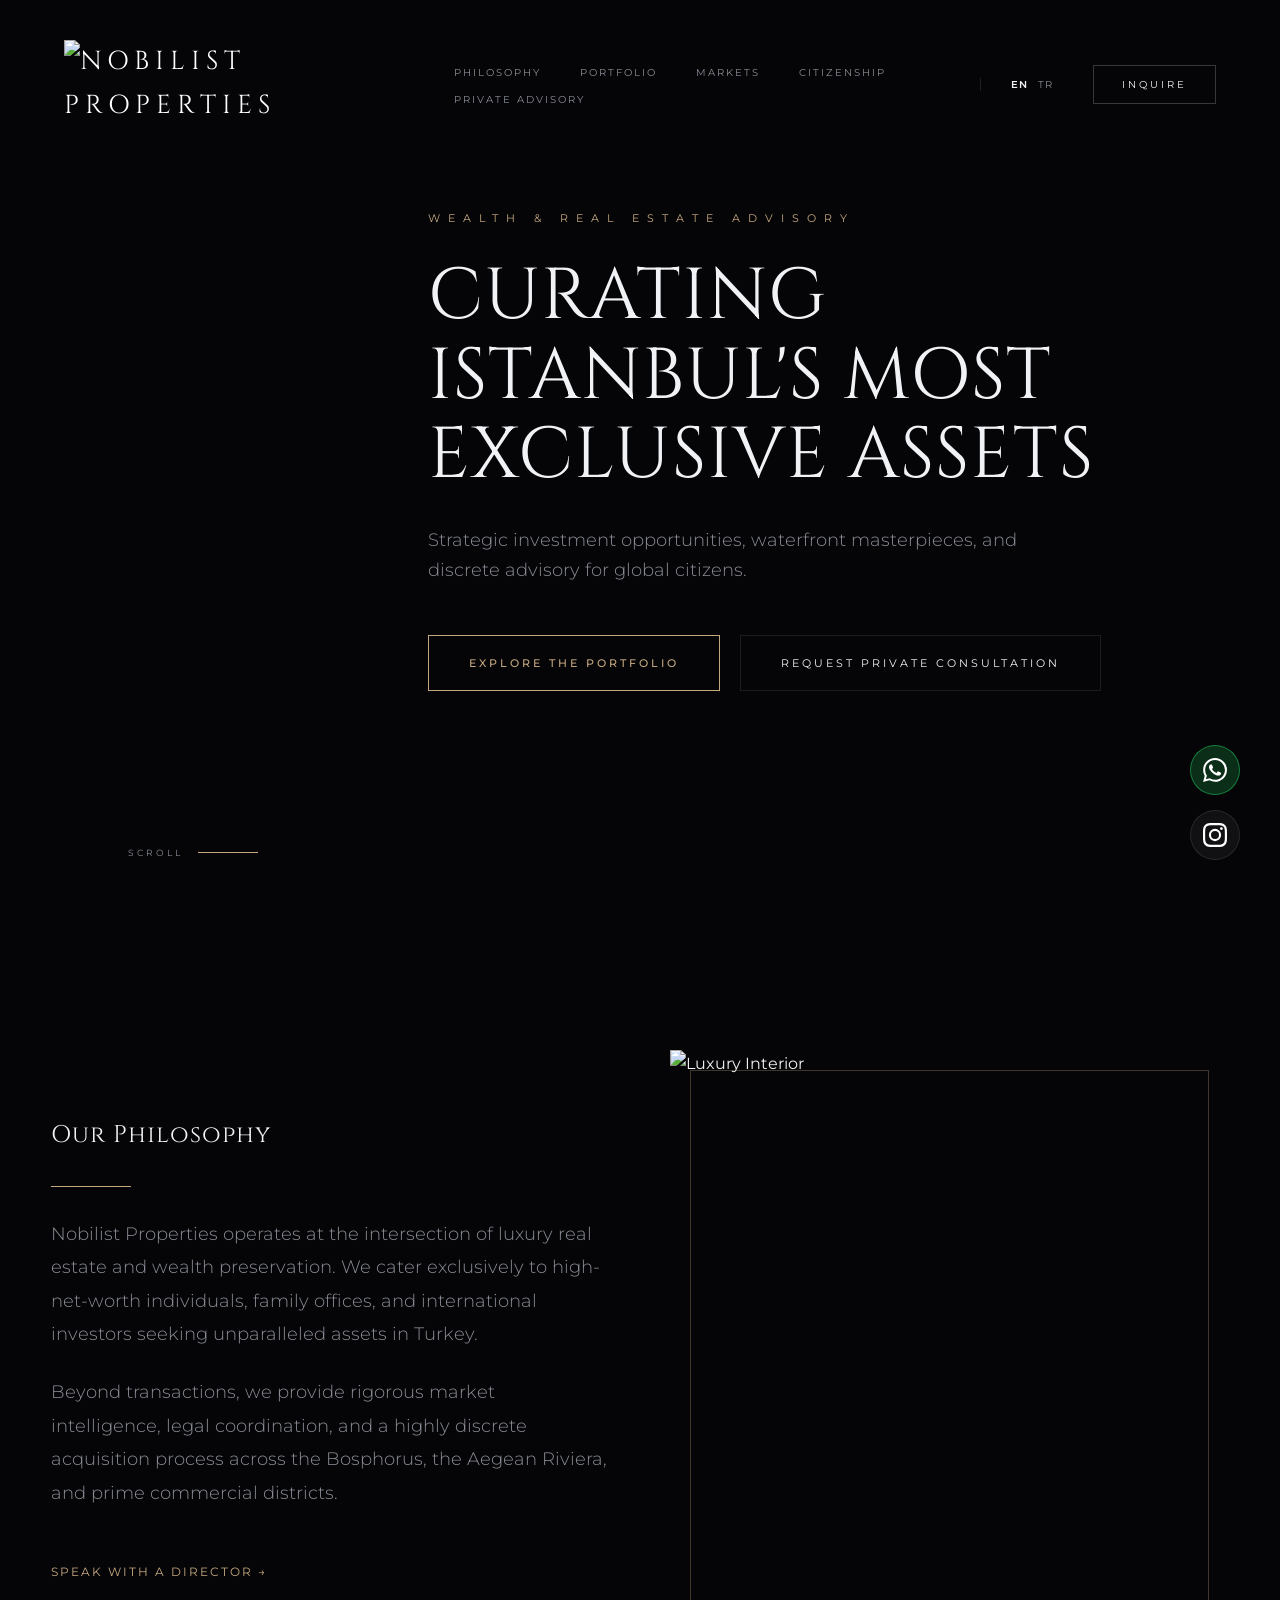
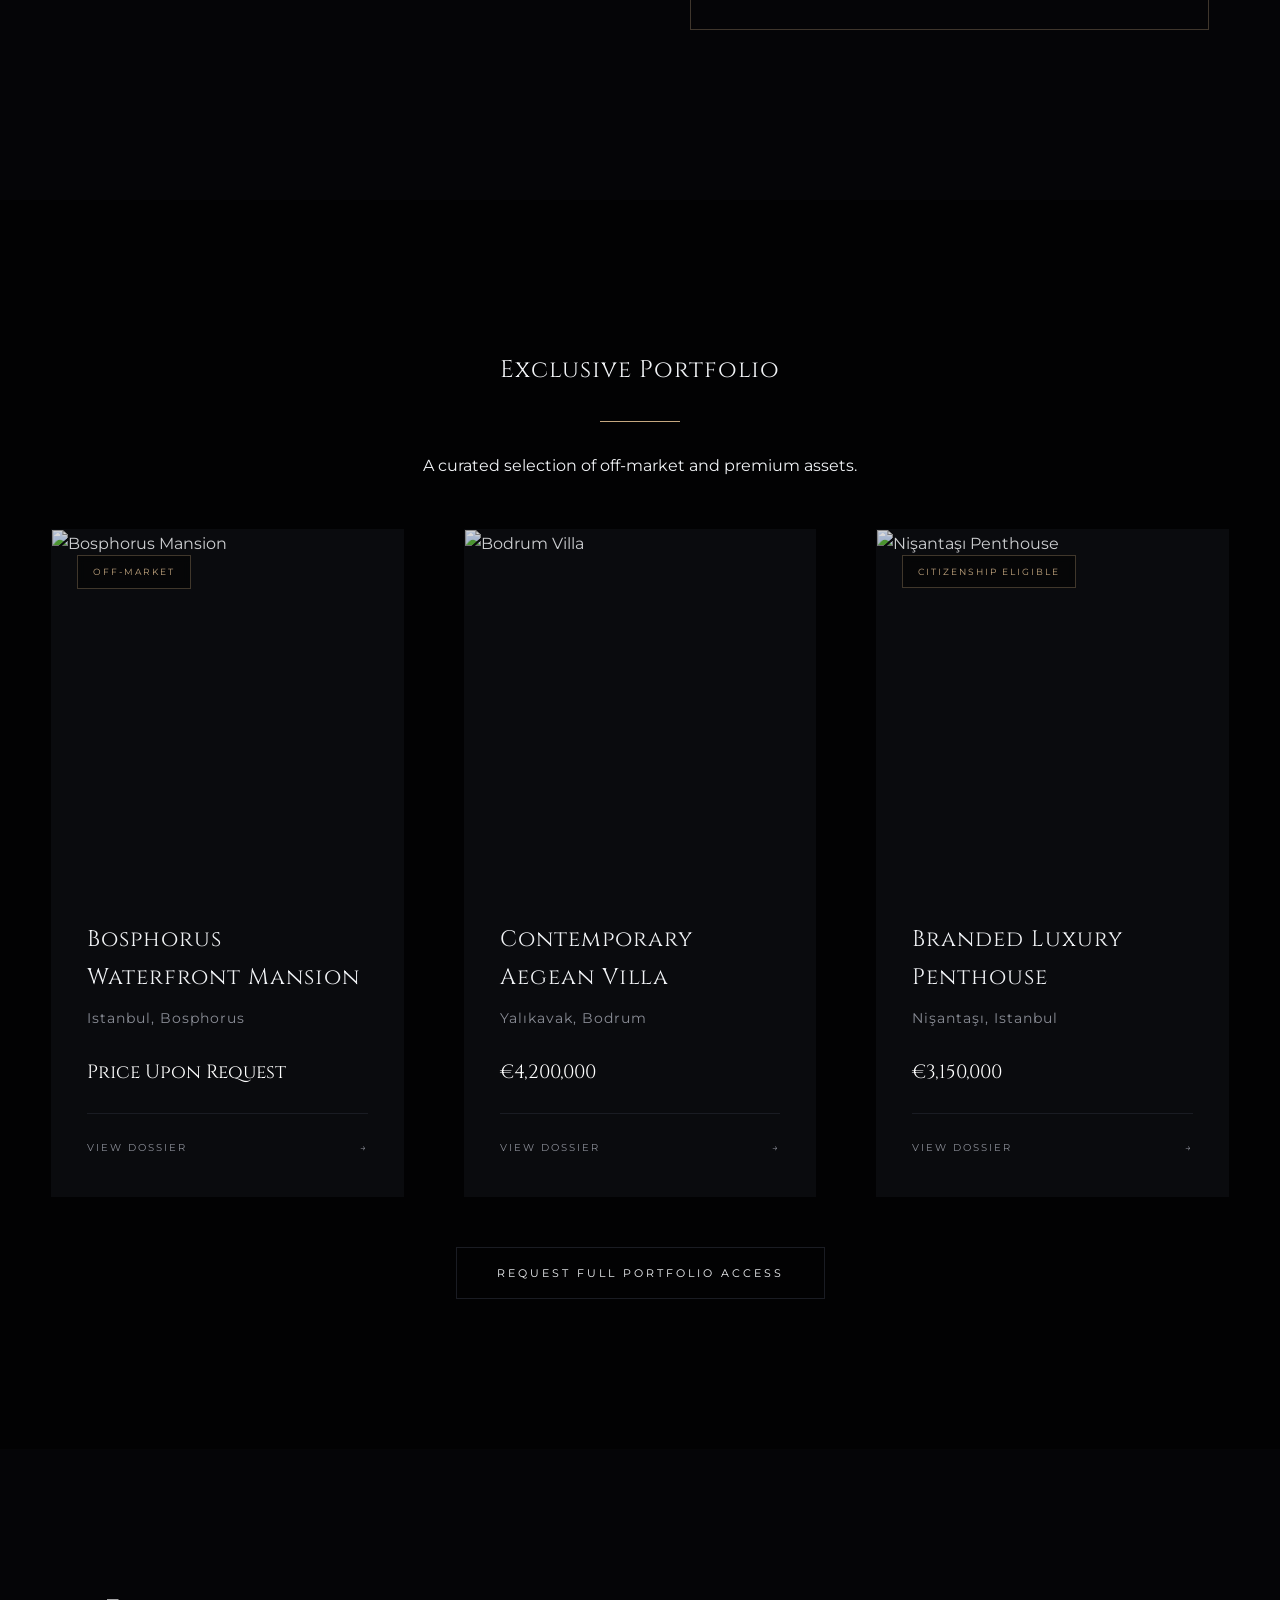
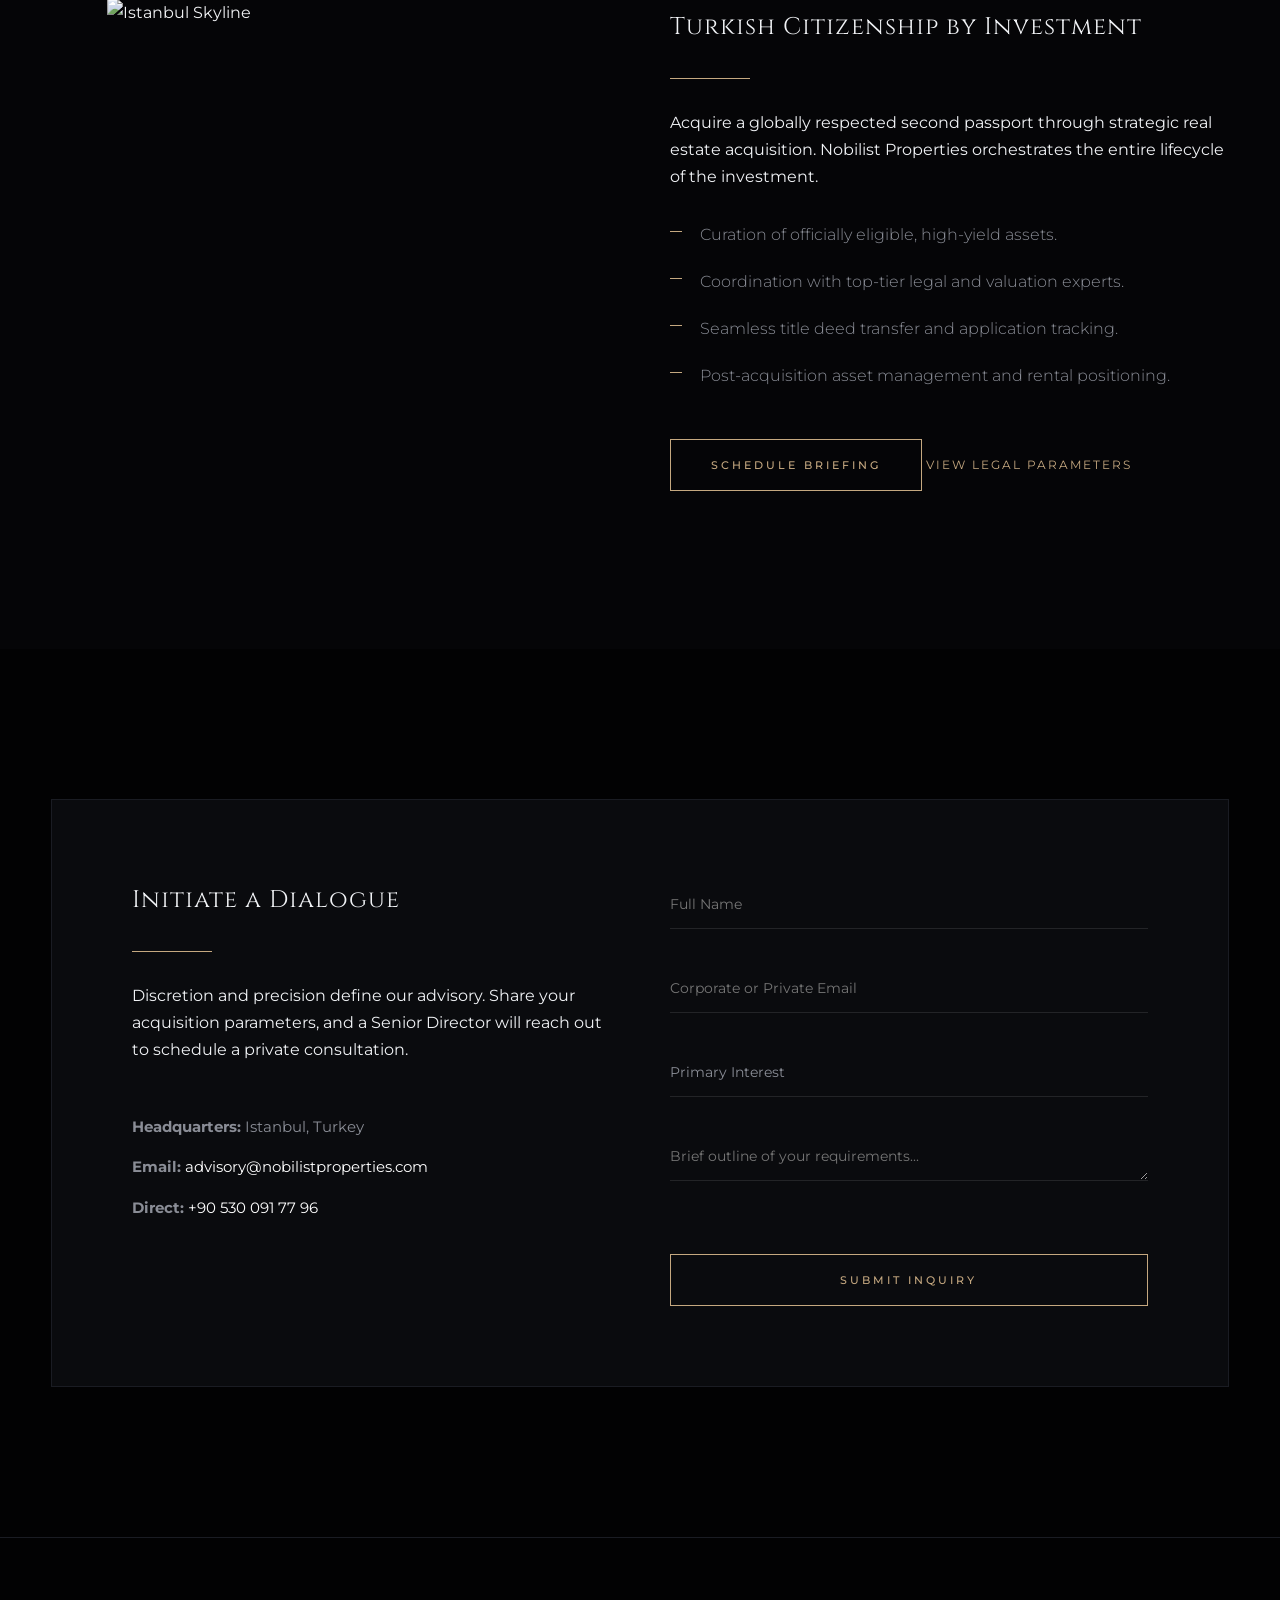
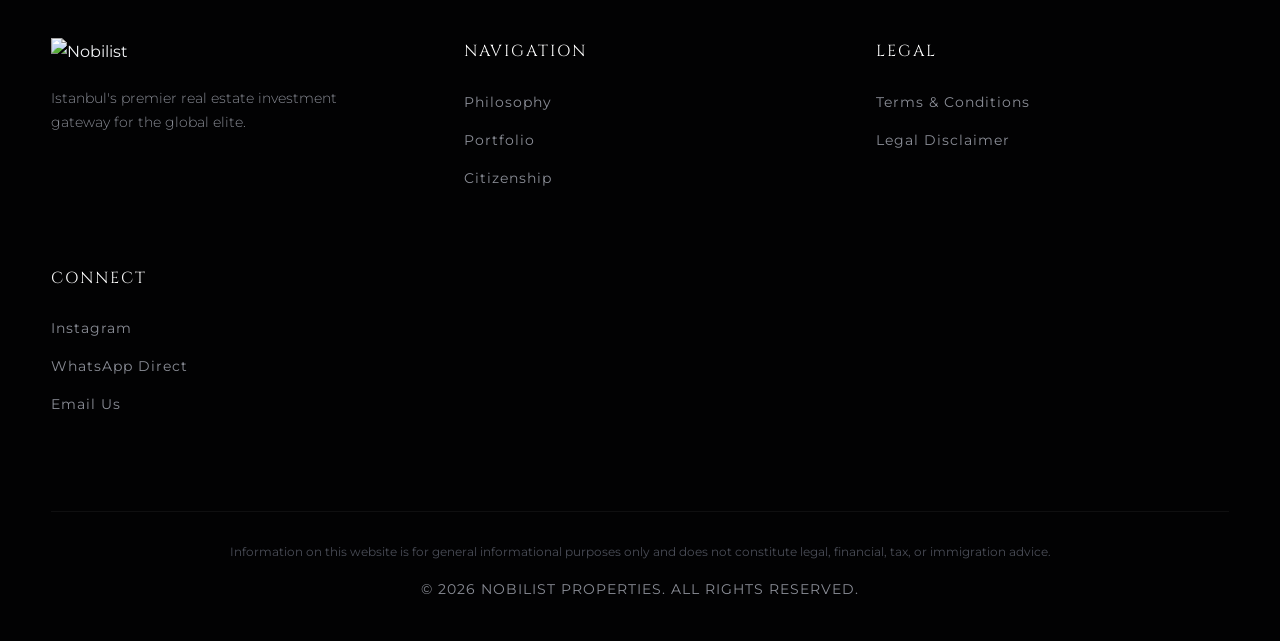
==== commit 5c356fd6: "Update index.html" ====
--- a/index.html
+++ b/index.html
@@ -13,15 +13,17 @@
 <body>
 
     <header id="main-header">
-        <a href="#hero" class="logo">Nobilist<span>.</span></a>
+        <a href="#hero" class="logo">
+            <img src="assets/logo.png" alt="Nobilist Properties" class="brand-logo">
+        </a>
         
         <div class="nav-right desktop-nav">
             <nav class="nav-links">
-                <a href="#about">Philosophy</a>
-                <a href="#featured">Portfolio</a>
-                <a href="#areas">Markets</a>
-                <a href="#citizenship">Citizenship</a>
-                <a href="#contact">Private Advisory</a>
+                <a href="#about" data-i18n="nav_about">Philosophy</a>
+                <a href="#featured" data-i18n="nav_portfolio">Portfolio</a>
+                <a href="#areas" data-i18n="nav_markets">Markets</a>
+                <a href="#citizenship" data-i18n="nav_citizenship">Citizenship</a>
+                <a href="#contact" data-i18n="nav_advisory">Private Advisory</a>
             </nav>
             
             <div class="lang-switcher">
@@ -29,7 +31,7 @@
                 <button class="lang-btn" data-lang="tr">TR</button>
             </div>
             
-            <button class="btn-outline header-btn" onclick="openModal('contactModal')">Inquire</button>
+            <button class="btn-outline header-btn" onclick="openModal('contactModal')" data-i18n="btn_inquire">Inquire</button>
         </div>
 
         <div class="hamburger" id="hamburger" onclick="toggleMobileMenu()">
@@ -39,31 +41,33 @@
 
     <div class="mobile-menu-overlay" id="mobileMenu">
         <div class="mobile-menu-content">
-            <a href="#about" onclick="toggleMobileMenu()">Philosophy</a>
-            <a href="#featured" onclick="toggleMobileMenu()">Portfolio</a>
-            <a href="#areas" onclick="toggleMobileMenu()">Markets</a>
-            <a href="#citizenship" onclick="toggleMobileMenu()">Citizenship</a>
-            <a href="#contact" onclick="toggleMobileMenu()">Private Advisory</a>
+            <a href="#about" onclick="toggleMobileMenu()" data-i18n="nav_about">Philosophy</a>
+            <a href="#featured" onclick="toggleMobileMenu()" data-i18n="nav_portfolio">Portfolio</a>
+            <a href="#areas" onclick="toggleMobileMenu()" data-i18n="nav_markets">Markets</a>
+            <a href="#citizenship" onclick="toggleMobileMenu()" data-i18n="nav_citizenship">Citizenship</a>
+            <a href="#contact" onclick="toggleMobileMenu()" data-i18n="nav_advisory">Private Advisory</a>
             <div class="mobile-langs mt-4">
-                <span class="active">EN</span> | <span>TR</span> | <span>AR</span> | <span>RU</span>
+                <span class="active lang-btn-mob" data-lang="en">EN</span> | <span class="lang-btn-mob" data-lang="tr">TR</span>
             </div>
         </div>
     </div>
 
     <section class="hero" id="hero">
+        <video src="assets/hero-video.mp4" autoplay loop muted playsinline class="hero-video"></video>
         <div class="hero-overlay"></div>
+        
         <div class="hero-content reveal">
-            <span class="hero-subtitle">Wealth & Real Estate Advisory</span>
-            <h1 class="hero-title">Curating Istanbul's Most Exclusive Assets</h1>
-            <p class="hero-desc">Strategic investment opportunities, waterfront masterpieces, and discrete advisory for global citizens.</p>
+            <span class="hero-subtitle" data-i18n="hero_subtitle">Wealth & Real Estate Advisory</span>
+            <h1 class="hero-title" data-i18n="hero_title">Curating Istanbul's Most Exclusive Assets</h1>
+            <p class="hero-desc" data-i18n="hero_desc">Strategic investment opportunities, waterfront masterpieces, and discrete advisory for global citizens.</p>
             
             <div class="hero-ctas">
-                <a href="#featured" class="btn-primary">Explore The Portfolio</a>
-                <button onclick="openModal('contactModal')" class="btn-outline">Request Private Consultation</button>
+                <a href="#featured" class="btn-primary" data-i18n="hero_cta1">Explore The Portfolio</a>
+                <button onclick="openModal('contactModal')" class="btn-outline" data-i18n="hero_cta2">Request Private Consultation</button>
             </div>
         </div>
         <div class="scroll-indicator">
-            <span>Scroll</span>
+            <span data-i18n="scroll">Scroll</span>
             <div class="line"></div>
         </div>
     </section>
@@ -72,14 +76,14 @@
         <div class="container reveal">
             <div class="grid grid-2 align-center">
                 <div class="about-text">
-                    <h2 class="section-title">Our Philosophy</h2>
+                    <h2 class="section-title" data-i18n="about_title">Our Philosophy</h2>
                     <div class="divider"></div>
-                    <p>Nobilist Properties operates at the intersection of luxury real estate and wealth preservation. We cater exclusively to high-net-worth individuals, family offices, and international investors seeking unparalleled assets in Turkey.</p>
-                    <p>Beyond transactions, we provide rigorous market intelligence, legal coordination, and a highly discrete acquisition process across the Bosphorus, the Aegean Riviera, and prime commercial districts.</p>
-                    <button class="btn-text mt-3" onclick="openModal('contactModal')">Speak with a Director →</button>
+                    <p data-i18n="about_p1">Nobilist Properties operates at the intersection of luxury real estate and wealth preservation. We cater exclusively to high-net-worth individuals, family offices, and international investors seeking unparalleled assets in Turkey.</p>
+                    <p data-i18n="about_p2">Beyond transactions, we provide rigorous market intelligence, legal coordination, and a highly discrete acquisition process across the Bosphorus, the Aegean Riviera, and prime commercial districts.</p>
+                    <button class="btn-text mt-3" onclick="openModal('contactModal')" data-i18n="about_btn">Speak with a Director →</button>
                 </div>
                 <div class="about-image">
-                    <img src="https://images.unsplash.com/photo-1600607687920-4e2a09cf159d?auto=format&fit=crop&q=80&w=1000" alt="Luxury Interior">
+                    <img src="assets/about-image.jpg" alt="Luxury Interior">
                 </div>
             </div>
         </div>
@@ -88,61 +92,61 @@
     <section class="featured section-padding bg-darker" id="featured">
         <div class="container">
             <div class="section-header text-center reveal">
-                <h2 class="section-title">Exclusive Portfolio</h2>
+                <h2 class="section-title" data-i18n="port_title">Exclusive Portfolio</h2>
                 <div class="divider mx-auto"></div>
-                <p class="subtitle">A curated selection of off-market and premium assets.</p>
+                <p class="subtitle" data-i18n="port_sub">A curated selection of off-market and premium assets.</p>
             </div>
             
             <div class="grid grid-3 mt-4">
-                <div class="property-card reveal" onclick="openPropertyModal('Bosphorus Waterfront Mansion', 'Istanbul, Bosphorus', 'Price Upon Request', 'Waterfront Mansion', '850 m²', 'A rare waterfront masterpiece offering uninterrupted Bosphorus views, private dock, and historic architectural significance.', 'https://images.unsplash.com/photo-1512917774080-9991f1c4c750?auto=format&fit=crop&q=80&w=800')">
+                <div class="property-card reveal" onclick="openPropertyModal('Bosphorus Waterfront Mansion', 'Istanbul, Bosphorus', 'Price Upon Request', 'Waterfront Mansion', '850 m²', 'A rare waterfront masterpiece offering uninterrupted Bosphorus views, private dock, and historic architectural significance.', 'assets/property-1.jpg')">
                     <div class="card-img">
-                        <img src="https://images.unsplash.com/photo-1512917774080-9991f1c4c750?auto=format&fit=crop&q=80&w=800" alt="Bosphorus Mansion">
-                        <div class="badge">Off-Market</div>
+                        <img src="assets/property-1.jpg" alt="Bosphorus Mansion">
+                        <div class="badge" data-i18n="badge_offmarket">Off-Market</div>
                     </div>
                     <div class="card-body">
-                        <h3>Bosphorus Waterfront Mansion</h3>
-                        <p class="location">Istanbul, Bosphorus</p>
-                        <p class="price">Price Upon Request</p>
+                        <h3 data-i18n="prop1_title">Bosphorus Waterfront Mansion</h3>
+                        <p class="location" data-i18n="prop1_loc">Istanbul, Bosphorus</p>
+                        <p class="price" data-i18n="price_request">Price Upon Request</p>
                         <div class="card-footer">
-                            <span>View Dossier</span>
+                            <span data-i18n="view_dossier">View Dossier</span>
                             <span>→</span>
                         </div>
                     </div>
                 </div>
 
-                <div class="property-card reveal delay-1" onclick="openPropertyModal('Contemporary Aegean Villa', 'Yalıkavak, Bodrum', '€4,200,000', 'Private Villa', '450 m²', 'Architectural triumph featuring an infinity pool, smart home technology, and panoramic sunset views over the Aegean Sea.', 'https://images.unsplash.com/photo-1613490908653-b21bd5a6977e?auto=format&fit=crop&q=80&w=800')">
+                <div class="property-card reveal delay-1" onclick="openPropertyModal('Contemporary Aegean Villa', 'Yalıkavak, Bodrum', '€4,200,000', 'Private Villa', '450 m²', 'Architectural triumph featuring an infinity pool, smart home technology, and panoramic sunset views over the Aegean Sea.', 'assets/property-2.jpg')">
                     <div class="card-img">
-                        <img src="https://images.unsplash.com/photo-1613490908653-b21bd5a6977e?auto=format&fit=crop&q=80&w=800" alt="Bodrum Villa">
+                        <img src="assets/property-2.jpg" alt="Bodrum Villa">
                     </div>
                     <div class="card-body">
-                        <h3>Contemporary Aegean Villa</h3>
-                        <p class="location">Yalıkavak, Bodrum</p>
+                        <h3 data-i18n="prop2_title">Contemporary Aegean Villa</h3>
+                        <p class="location" data-i18n="prop2_loc">Yalıkavak, Bodrum</p>
                         <p class="price">€4,200,000</p>
                         <div class="card-footer">
-                            <span>View Dossier</span>
+                            <span data-i18n="view_dossier">View Dossier</span>
                             <span>→</span>
                         </div>
                     </div>
                 </div>
 
-                <div class="property-card reveal delay-2" onclick="openPropertyModal('Branded Luxury Penthouse', 'Nişantaşı, Istanbul', '€3,150,000', 'Penthouse', '320 m²', 'Located in the most prestigious district, this branded residence offers 5-star hotel amenities, private terraces, and vibrant city living.', 'https://images.unsplash.com/photo-1600566753190-17f0baa2a6c3?auto=format&fit=crop&q=80&w=800')">
+                <div class="property-card reveal delay-2" onclick="openPropertyModal('Branded Luxury Penthouse', 'Nişantaşı, Istanbul', '€3,150,000', 'Penthouse', '320 m²', 'Located in the most prestigious district, this branded residence offers 5-star hotel amenities, private terraces, and vibrant city living.', 'assets/property-3.jpg')">
                     <div class="card-img">
-                        <img src="https://images.unsplash.com/photo-1600566753190-17f0baa2a6c3?auto=format&fit=crop&q=80&w=800" alt="Nişantaşı Penthouse">
-                        <div class="badge">Citizenship Eligible</div>
+                        <img src="assets/property-3.jpg" alt="Nişantaşı Penthouse">
+                        <div class="badge" data-i18n="badge_citizen">Citizenship Eligible</div>
                     </div>
                     <div class="card-body">
-                        <h3>Branded Luxury Penthouse</h3>
-                        <p class="location">Nişantaşı, Istanbul</p>
+                        <h3 data-i18n="prop3_title">Branded Luxury Penthouse</h3>
+                        <p class="location" data-i18n="prop3_loc">Nişantaşı, Istanbul</p>
                         <p class="price">€3,150,000</p>
                         <div class="card-footer">
-                            <span>View Dossier</span>
+                            <span data-i18n="view_dossier">View Dossier</span>
                             <span>→</span>
                         </div>
                     </div>
                 </div>
             </div>
             <div class="text-center mt-4 reveal">
-                <button class="btn-outline" onclick="openModal('contactModal')">Request Full Portfolio Access</button>
+                <button class="btn-outline" onclick="openModal('contactModal')" data-i18n="port_btn">Request Full Portfolio Access</button>
             </div>
         </div>
     </section>
@@ -151,92 +155,65 @@
         <div class="container">
             <div class="grid grid-2 align-center">
                 <div class="image-stack reveal">
-                    <img src="https://images.unsplash.com/photo-1541884483733-4f932e6de3c5?auto=format&fit=crop&q=80&w=800" alt="Istanbul Skyline" class="img-back">
+                    <img src="assets/citizenship-bg.jpg" alt="Istanbul Skyline" class="img-back">
                 </div>
                 <div class="citizenship-text reveal delay-1">
-                    <h2 class="section-title">Turkish Citizenship by Investment</h2>
+                    <h2 class="section-title" data-i18n="cit_title">Turkish Citizenship by Investment</h2>
                     <div class="divider"></div>
-                    <p>Acquire a globally respected second passport through strategic real estate acquisition. Nobilist Properties orchestrates the entire lifecycle of the investment.</p>
+                    <p data-i18n="cit_desc">Acquire a globally respected second passport through strategic real estate acquisition. Nobilist Properties orchestrates the entire lifecycle of the investment.</p>
                     <ul class="luxury-list mt-3">
-                        <li>Curation of officially eligible, high-yield assets.</li>
-                        <li>Coordination with top-tier legal and valuation experts.</li>
-                        <li>Seamless title deed transfer and application tracking.</li>
-                        <li>Post-acquisition asset management and rental positioning.</li>
+                        <li data-i18n="cit_li1">Curation of officially eligible, high-yield assets.</li>
+                        <li data-i18n="cit_li2">Coordination with top-tier legal and valuation experts.</li>
+                        <li data-i18n="cit_li3">Seamless title deed transfer and application tracking.</li>
+                        <li data-i18n="cit_li4">Post-acquisition asset management and rental positioning.</li>
                     </ul>
                     <div class="cta-group mt-4">
-                        <button class="btn-primary" onclick="openModal('investmentModal')">Schedule Briefing</button>
-                        <button class="btn-text ml-2" onclick="openModal('legalModal')">View Legal Parameters</button>
-                    </div>
-                </div>
-            </div>
-        </div>
-    </section>
-
-    <section class="services section-padding bg-darker" id="areas">
-        <div class="container">
-            <div class="section-header text-center reveal">
-                <h2 class="section-title">Areas of Expertise</h2>
-                <div class="divider mx-auto"></div>
-            </div>
-            <div class="grid grid-3 mt-4">
-                <div class="service-card reveal">
-                    <span class="service-icon">01</span>
-                    <h3>Prime Residential</h3>
-                    <p>Securing legacy assets including Bosphorus yalıs, branded residences, and ultra-luxury penthouses in Istanbul's most coveted neighborhoods.</p>
-                </div>
-                <div class="service-card reveal delay-1">
-                    <span class="service-icon">02</span>
-                    <h3>Aegean Retreats</h3>
-                    <p>Acquiring private villas and expansive coastal estates across Bodrum, Marmaris, and Akyaka for lifestyle and seasonal yield.</p>
-                </div>
-                <div class="service-card reveal delay-2">
-                    <span class="service-icon">03</span>
-                    <h3>Commercial & Hospitality</h3>
-                    <p>Identifying institutional-grade commercial spaces and boutique hotel investments with strong capitalization rates.</p>
-                </div>
-            </div>
-        </div>
-    </section>
-
-    <section class="contact section-padding" id="contact">
+                        <button class="btn-primary" onclick="openModal('investmentModal')" data-i18n="cit_btn1">Schedule Briefing</button>
+                        <button class="btn-text ml-2" onclick="openModal('legalModal')" data-i18n="cit_btn2">View Legal Parameters</button>
+                    </div>
+                </div>
+            </div>
+        </div>
+    </section>
+
+    <section class="contact section-padding bg-darker" id="contact">
         <div class="container reveal">
             <div class="contact-box glass-panel">
                 <div class="grid grid-2">
                     <div class="contact-info">
-                        <h2>Initiate a Dialogue</h2>
+                        <h2 data-i18n="cont_title">Initiate a Dialogue</h2>
                         <div class="divider"></div>
-                        <p class="mb-4">Discretion and precision define our advisory. Share your acquisition parameters, and a Senior Director will reach out to schedule a private consultation.</p>
+                        <p class="mb-4" data-i18n="cont_desc">Discretion and precision define our advisory. Share your acquisition parameters, and a Senior Director will reach out to schedule a private consultation.</p>
                         
                         <div class="contact-details">
-                            <p><strong>Headquarters:</strong> Istanbul, Turkey</p>
+                            <p><strong data-i18n="cont_hq">Headquarters:</strong> Istanbul, Turkey</p>
                             <p><strong>Email:</strong> <a href="mailto:advisory@nobilistproperties.com">advisory@nobilistproperties.com</a></p>
-                            <p><strong>Direct:</strong> <a href="https://wa.me/905300917796" target="_blank">+90 530 091 77 96</a></p>
+                            <p><strong>Direct:</strong> <a href="https://wa.me/905300917796" target="_blank" rel="noopener noreferrer">+90 530 091 77 96</a></p>
                         </div>
                     </div>
                     
                     <div class="contact-form">
                         <form id="contactForm" onsubmit="validateAndSubmit(event, 'mainFormSuccess')">
                             <div class="input-line">
-                                <input type="text" id="fname" placeholder="Full Name" required>
+                                <input type="text" id="fname" data-i18n-placeholder="form_name" placeholder="Full Name" required>
                             </div>
                             <div class="input-line">
-                                <input type="email" id="femail" placeholder="Corporate or Private Email" required>
+                                <input type="email" id="femail" data-i18n-placeholder="form_email" placeholder="Corporate or Private Email" required>
                             </div>
                             <div class="input-line">
                                 <select id="finterest" required>
-                                    <option value="" disabled selected>Primary Interest</option>
-                                    <option value="Luxury Acquisition">Luxury Acquisition</option>
-                                    <option value="Citizenship Program">Citizenship Program</option>
-                                    <option value="Commercial Investment">Commercial Investment</option>
-                                    <option value="Portfolio Sale">Portfolio Sale</option>
+                                    <option value="" disabled selected data-i18n="form_opt_default">Primary Interest</option>
+                                    <option value="Luxury Acquisition" data-i18n="form_opt1">Luxury Acquisition</option>
+                                    <option value="Citizenship Program" data-i18n="form_opt2">Citizenship Program</option>
+                                    <option value="Commercial Investment" data-i18n="form_opt3">Commercial Investment</option>
                                 </select>
                             </div>
                             <div class="input-line">
-                                <textarea id="fmessage" rows="1" placeholder="Brief outline of your requirements..." required></textarea>
+                                <textarea id="fmessage" rows="1" data-i18n-placeholder="form_msg" placeholder="Brief outline of your requirements..." required></textarea>
                             </div>
-                            <button type="submit" class="btn-primary w-100 mt-3">Submit Inquiry</button>
+                            <button type="submit" class="btn-primary w-100 mt-3" data-i18n="form_submit">Submit Inquiry</button>
                         </form>
-                        <div id="mainFormSuccess" class="form-success-msg" style="display:none;">
+                        <div id="mainFormSuccess" class="form-success-msg" style="display:none;" data-i18n="form_success">
                             Your inquiry has been securely received. A director will contact you shortly.
                         </div>
                     </div>
@@ -249,41 +226,40 @@
         <div class="container reveal">
             <div class="grid grid-4 footer-top">
                 <div class="footer-brand">
-                    <a href="#hero" class="logo">Nobilist<span>.</span></a>
-                    <p class="mt-2">Istanbul's premier real estate investment gateway for the global elite.</p>
+                    <img src="assets/logo.png" alt="Nobilist" class="brand-logo" style="max-height: 30px;">
+                    <p class="mt-2" data-i18n="foot_desc">Istanbul's premier real estate investment gateway for the global elite.</p>
                 </div>
                 <div class="footer-links">
-                    <h4>Navigation</h4>
-                    <a href="#about">Philosophy</a>
-                    <a href="#featured">Portfolio</a>
-                    <a href="#citizenship">Citizenship</a>
+                    <h4 data-i18n="foot_nav">Navigation</h4>
+                    <a href="#about" data-i18n="nav_about">Philosophy</a>
+                    <a href="#featured" data-i18n="nav_portfolio">Portfolio</a>
+                    <a href="#citizenship" data-i18n="nav_citizenship">Citizenship</a>
                 </div>
                 <div class="footer-links">
-                    <h4>Legal</h4>
-                    <a href="javascript:void(0)" onclick="openModal('legalModal')">Terms & Conditions</a>
-                    <a href="javascript:void(0)" onclick="openModal('legalModal')">Privacy Policy</a>
-                    <a href="javascript:void(0)" onclick="openModal('legalModal')">Legal Disclaimer</a>
+                    <h4 data-i18n="foot_legal">Legal</h4>
+                    <a href="javascript:void(0)" onclick="openModal('legalModal')" data-i18n="foot_tc">Terms & Conditions</a>
+                    <a href="javascript:void(0)" onclick="openModal('legalModal')" data-i18n="foot_disc">Legal Disclaimer</a>
                 </div>
                 <div class="footer-links">
-                    <h4>Connect</h4>
-                    <a href="https://www.instagram.com/nobilistproperties" target="_blank">Instagram</a>
-                    <a href="https://wa.me/905300917796" target="_blank">WhatsApp Direct</a>
+                    <h4 data-i18n="foot_connect">Connect</h4>
+                    <a href="https://www.instagram.com/nobilistproperties" target="_blank" rel="noopener noreferrer">Instagram</a>
+                    <a href="https://wa.me/905300917796" target="_blank" rel="noopener noreferrer">WhatsApp Direct</a>
                     <a href="mailto:advisory@nobilistproperties.com">Email Us</a>
                 </div>
             </div>
             
             <div class="footer-bottom">
-                <p class="legal-sm">Information on this website is for general informational purposes only and does not constitute legal, financial, tax, or immigration advice. Property availability and pricing are subject to change without notice.</p>
+                <p class="legal-sm" data-i18n="foot_disclaimer">Information on this website is for general informational purposes only and does not constitute legal, financial, tax, or immigration advice.</p>
                 <p class="copyright">&copy; 2026 Nobilist Properties. All Rights Reserved.</p>
             </div>
         </div>
     </footer>
 
     <div class="floating-actions">
-        <a href="https://wa.me/905300917796?text=Hello%20Nobilist%2C%20I%20would%20like%20to%20discuss%20real%20estate%20opportunities." target="_blank" class="fab fab-wa" title="WhatsApp Advisory">
+        <a href="https://wa.me/905300917796?text=Hello%20Nobilist%2C%20I%20would%20like%20to%20discuss%20real%20estate%20opportunities." target="_blank" rel="noopener noreferrer" class="fab fab-wa" title="WhatsApp Advisory">
             <svg viewBox="0 0 24 24" fill="currentColor" width="24" height="24"><path d="M17.472 14.382c-.297-.149-1.758-.867-2.03-.967-.273-.099-.471-.148-.67.15-.197.297-.767.966-.94 1.164-.173.199-.347.223-.644.075-.297-.15-1.255-.463-2.39-1.475-.883-.788-1.48-1.761-1.653-2.059-.173-.297-.018-.458.13-.606.134-.133.298-.347.446-.52.149-.174.198-.298.298-.497.099-.198.05-.371-.025-.52-.075-.149-.669-1.612-.916-2.207-.242-.579-.487-.5-.669-.51a12.8 12.8 0 0 0-.57-.01c-.198 0-.52.074-.792.372-.272.297-1.04 1.016-1.04 2.479 0 1.462 1.065 2.875 1.213 3.074.149.198 2.096 3.2 5.077 4.487.709.306 1.262.489 1.694.625.712.227 1.36.195 1.871.118.571-.085 1.758-.719 2.006-1.413.248-.694.248-1.289.173-1.413-.074-.124-.272-.198-.57-.347m-5.421 7.403h-.004a9.87 9.87 0 0 1-5.031-1.378l-.361-.214-3.741.982.998-3.648-.235-.374a9.86 9.86 0 0 1-1.51-5.26c.001-5.45 4.436-9.884 9.888-9.884 2.64 0 5.122 1.03 6.988 2.898a9.825 9.825 0 0 1 2.893 6.994c-.003 5.45-4.437 9.884-9.885 9.884m8.413-18.297A11.815 11.815 0 0 0 12.05 0C5.495 0 .16 5.335.157 11.892c0 2.096.547 4.142 1.588 5.945L.057 24l6.305-1.654a11.882 11.882 0 0 0 5.683 1.448h.005c6.554 0 11.89-5.335 11.893-11.893a11.821 11.821 0 0 0-3.48-8.413Z"/></svg>
         </a>
-        <a href="https://www.instagram.com/nobilistproperties" target="_blank" class="fab fab-ig" title="Instagram">
+        <a href="https://www.instagram.com/nobilistproperties" target="_blank" rel="noopener noreferrer" class="fab fab-ig" title="Instagram">
             <svg viewBox="0 0 24 24" fill="currentColor" width="24" height="24"><path d="M12 2.163c3.204 0 3.584.012 4.85.07 3.252.148 4.771 1.691 4.919 4.919.058 1.265.069 1.645.069 4.849 0 3.205-.012 3.584-.069 4.849-.149 3.225-1.664 4.771-4.919 4.919-1.266.058-1.644.07-4.85.07-3.204 0-3.584-.012-4.849-.07-3.26-.149-4.771-1.699-4.919-4.92-.058-1.265-.07-1.644-.07-4.849 0-3.204.013-3.583.07-4.849.149-3.227 1.664-4.771 4.919-4.919 1.266-.057 1.645-.069 4.849-.069zM12 0C8.741 0 8.333.014 7.053.072 2.695.272.273 2.69.073 7.052.014 8.333 0 8.741 0 12c0 3.259.014 3.668.072 4.948.2 4.358 2.618 6.78 6.98 6.98C8.333 23.986 8.741 24 12 24c3.259 0 3.668-.014 4.948-.072 4.354-.2 6.782-2.618 6.979-6.98.059-1.28.073-1.689.073-4.948 0-3.259-.014-3.667-.072-4.947-.196-4.354-2.617-6.78-6.979-6.98C15.668.014 15.259 0 12 0zm0 5.838a6.162 6.162 0 1 0 0 12.324 6.162 6.162 0 0 0 0-12.324zM12 16a4 4 0 1 1 0-8 4 4 0 0 1 0 8zm6.406-11.845a1.44 1.44 0 1 0 0 2.881 1.44 1.44 0 0 0 0-2.881z"/></svg>
         </a>
     </div>
@@ -292,7 +268,7 @@
         <div class="modal-overlay" onclick="closeModal('propertyModal')"></div>
         <div class="modal-content modal-lg">
             <button class="modal-close" onclick="closeModal('propertyModal')">&times;</button>
-            <div class="grid grid-2 no-gap h-100">
+            <div class="grid grid-2 no-gap h-100 align-center-modal">
                 <div class="modal-image">
                     <img id="pm-img" src="" alt="Property">
                 </div>
@@ -306,15 +282,15 @@
                         <div class="divider mt-3"></div>
                         
                         <div class="pm-specs mt-3 mb-3">
-                            <div><span class="label">Size</span> <span id="pm-size">Size</span></div>
-                            <div><span class="label">Status</span> <span>Available</span></div>
+                            <div><span class="label" data-i18n="mod_size">Size</span> <span id="pm-size">Size</span></div>
+                            <div><span class="label" data-i18n="mod_status">Status</span> <span data-i18n="mod_avail">Available</span></div>
                         </div>
                         
                         <p id="pm-desc" class="pm-desc">Description</p>
                         
                         <div class="modal-actions mt-4">
-                            <button class="btn-primary w-100 mb-2" onclick="openModal('contactModal'); closeModal('propertyModal')">Request Full Dossier</button>
-                            <a href="#" id="pm-wa-link" target="_blank" class="btn-outline w-100 text-center">Inquire via WhatsApp</a>
+                            <button class="btn-primary w-100 mb-2" onclick="openModal('contactModal'); closeModal('propertyModal')" data-i18n="mod_btn_dossier">Request Full Dossier</button>
+                            <a href="#" id="pm-wa-link" target="_blank" rel="noopener noreferrer" class="btn-outline w-100 text-center" data-i18n="mod_btn_wa">Inquire via WhatsApp</a>
                         </div>
                     </div>
                 </div>
@@ -326,47 +302,25 @@
         <div class="modal-overlay" onclick="closeModal('contactModal')"></div>
         <div class="modal-content">
             <button class="modal-close" onclick="closeModal('contactModal')">&times;</button>
-            <h2 class="section-title text-center">Private Inquiry</h2>
+            <h2 class="section-title text-center" data-i18n="mod_cont_title">Private Inquiry</h2>
             <div class="divider mx-auto mb-4"></div>
             <form onsubmit="validateAndSubmit(event, 'modalSuccess')">
                 <div class="input-line">
-                    <input type="text" placeholder="Full Name" required>
+                    <input type="text" data-i18n-placeholder="form_name" placeholder="Full Name" required>
                 </div>
                 <div class="input-line">
-                    <input type="email" placeholder="Email Address" required>
+                    <input type="email" data-i18n-placeholder="form_email" placeholder="Email Address" required>
                 </div>
                 <div class="input-line">
-                    <input type="tel" placeholder="Phone / WhatsApp (Optional)">
+                    <input type="tel" data-i18n-placeholder="form_phone" placeholder="Phone / WhatsApp (Optional)">
                 </div>
                 <div class="input-line mt-3">
-                    <textarea rows="2" placeholder="How may we assist you?" required></textarea>
-                </div>
-                <button type="submit" class="btn-primary w-100 mt-4">Submit to Director</button>
+                    <textarea rows="2" data-i18n-placeholder="form_msg2" placeholder="How may we assist you?" required></textarea>
+                </div>
+                <button type="submit" class="btn-primary w-100 mt-4" data-i18n="form_submit">Submit to Director</button>
             </form>
-            <div id="modalSuccess" class="form-success-msg text-center" style="display:none;">
+            <div id="modalSuccess" class="form-success-msg text-center" style="display:none;" data-i18n="form_success2">
                 Thank you. We will be in touch shortly.
-            </div>
-        </div>
-    </div>
-
-    <div class="modal" id="investmentModal">
-        <div class="modal-overlay" onclick="closeModal('investmentModal')"></div>
-        <div class="modal-content">
-            <button class="modal-close" onclick="closeModal('investmentModal')">&times;</button>
-            <h2 class="section-title text-center">Citizenship Advisory</h2>
-            <div class="divider mx-auto mb-3"></div>
-            <p class="text-center mb-4" style="color:var(--text-muted); font-size: 0.95rem;">Request a private briefing regarding the Turkish Citizenship by Investment program, official thresholds, and eligible luxury assets.</p>
-            <form onsubmit="validateAndSubmit(event, 'invModalSuccess')">
-                <div class="input-line">
-                    <input type="text" placeholder="Full Name" required>
-                </div>
-                <div class="input-line">
-                    <input type="email" placeholder="Email Address" required>
-                </div>
-                <button type="submit" class="btn-primary w-100 mt-4">Request Briefing</button>
-            </form>
-            <div id="invModalSuccess" class="form-success-msg text-center" style="display:none;">
-                Briefing request received.
             </div>
         </div>
     </div>
@@ -375,22 +329,15 @@
         <div class="modal-overlay" onclick="closeModal('legalModal')"></div>
         <div class="modal-content">
             <button class="modal-close" onclick="closeModal('legalModal')">&times;</button>
-            <h2 class="section-title">Legal & Compliance</h2>
+            <h2 class="section-title" data-i18n="mod_leg_title">Legal & Compliance</h2>
             <div class="divider mb-4"></div>
             <div class="legal-scroll">
                 <h4>1. No Legal or Financial Advice</h4>
                 <p>Nobilist Properties acts exclusively as a real estate advisory and brokerage entity. Content provided on this platform does not constitute binding legal, tax, financial, or immigration advice.</p>
-                
                 <h4>2. Citizenship & Immigration</h4>
-                <p>Data regarding the Turkish Citizenship by Investment program is generalized. Thresholds, valuation standards, and government regulations are subject to statutory amendments. We strongly advise retaining independent, licensed legal counsel for immigration filings.</p>
-                
-                <h4>3. Property Valuations & Availability</h4>
-                <p>Assets listed as "Off-Market" or "Price Upon Request" are subject to strict confidentiality agreements. Prices, dimensions, and availability are indicative and must be verified during formal due diligence.</p>
-                
-                <h4>4. Non-Guaranty of Returns</h4>
-                <p>Real estate markets are subject to macroeconomic fluctuations. Nobilist Properties provides no warranties regarding future capital appreciation, guaranteed rental yields, or the success of resale strategies.</p>
-            </div>
-            <button class="btn-outline w-100 mt-4" onclick="closeModal('legalModal')">Acknowledge & Close</button>
+                <p>Data regarding the Turkish Citizenship by Investment program is generalized. Thresholds, valuation standards, and government regulations are subject to statutory amendments.</p>
+            </div>
+            <button class="btn-outline w-100 mt-4" onclick="closeModal('legalModal')" data-i18n="mod_leg_btn">Acknowledge & Close</button>
         </div>
     </div>
 
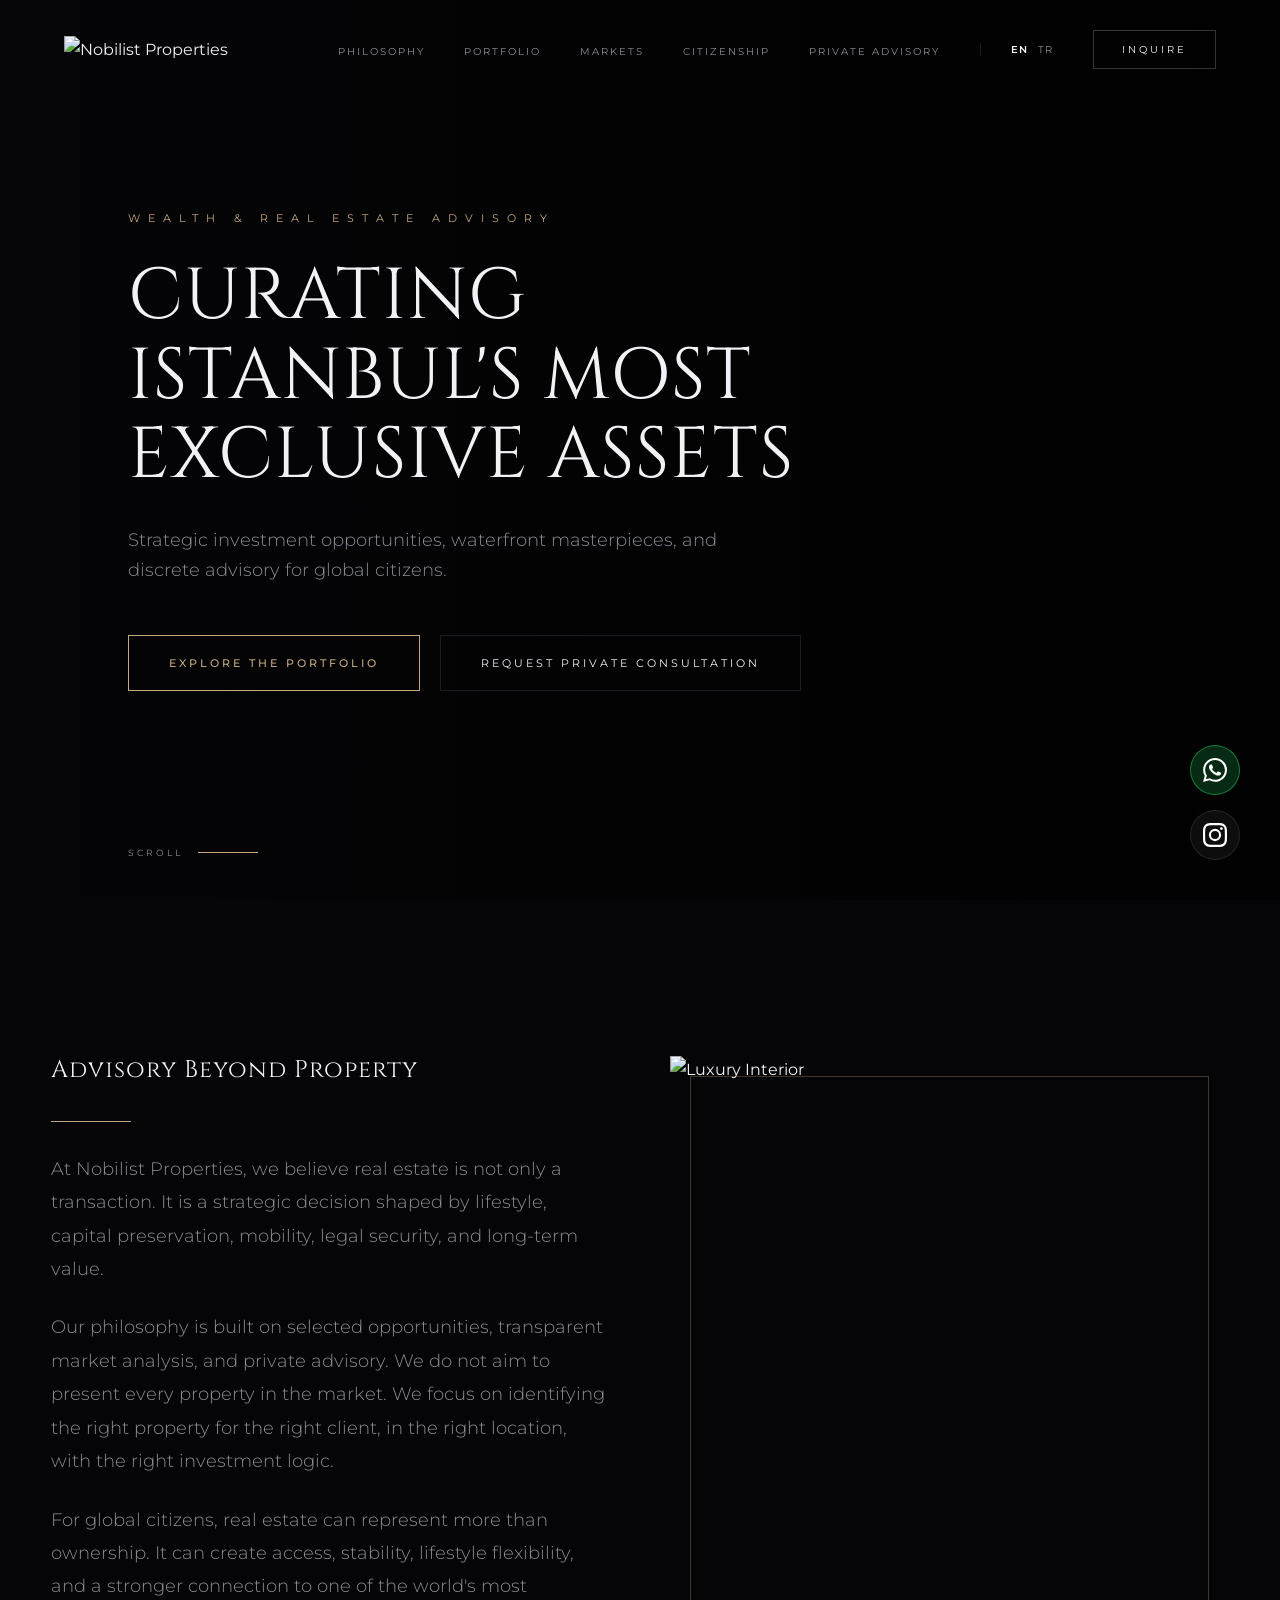
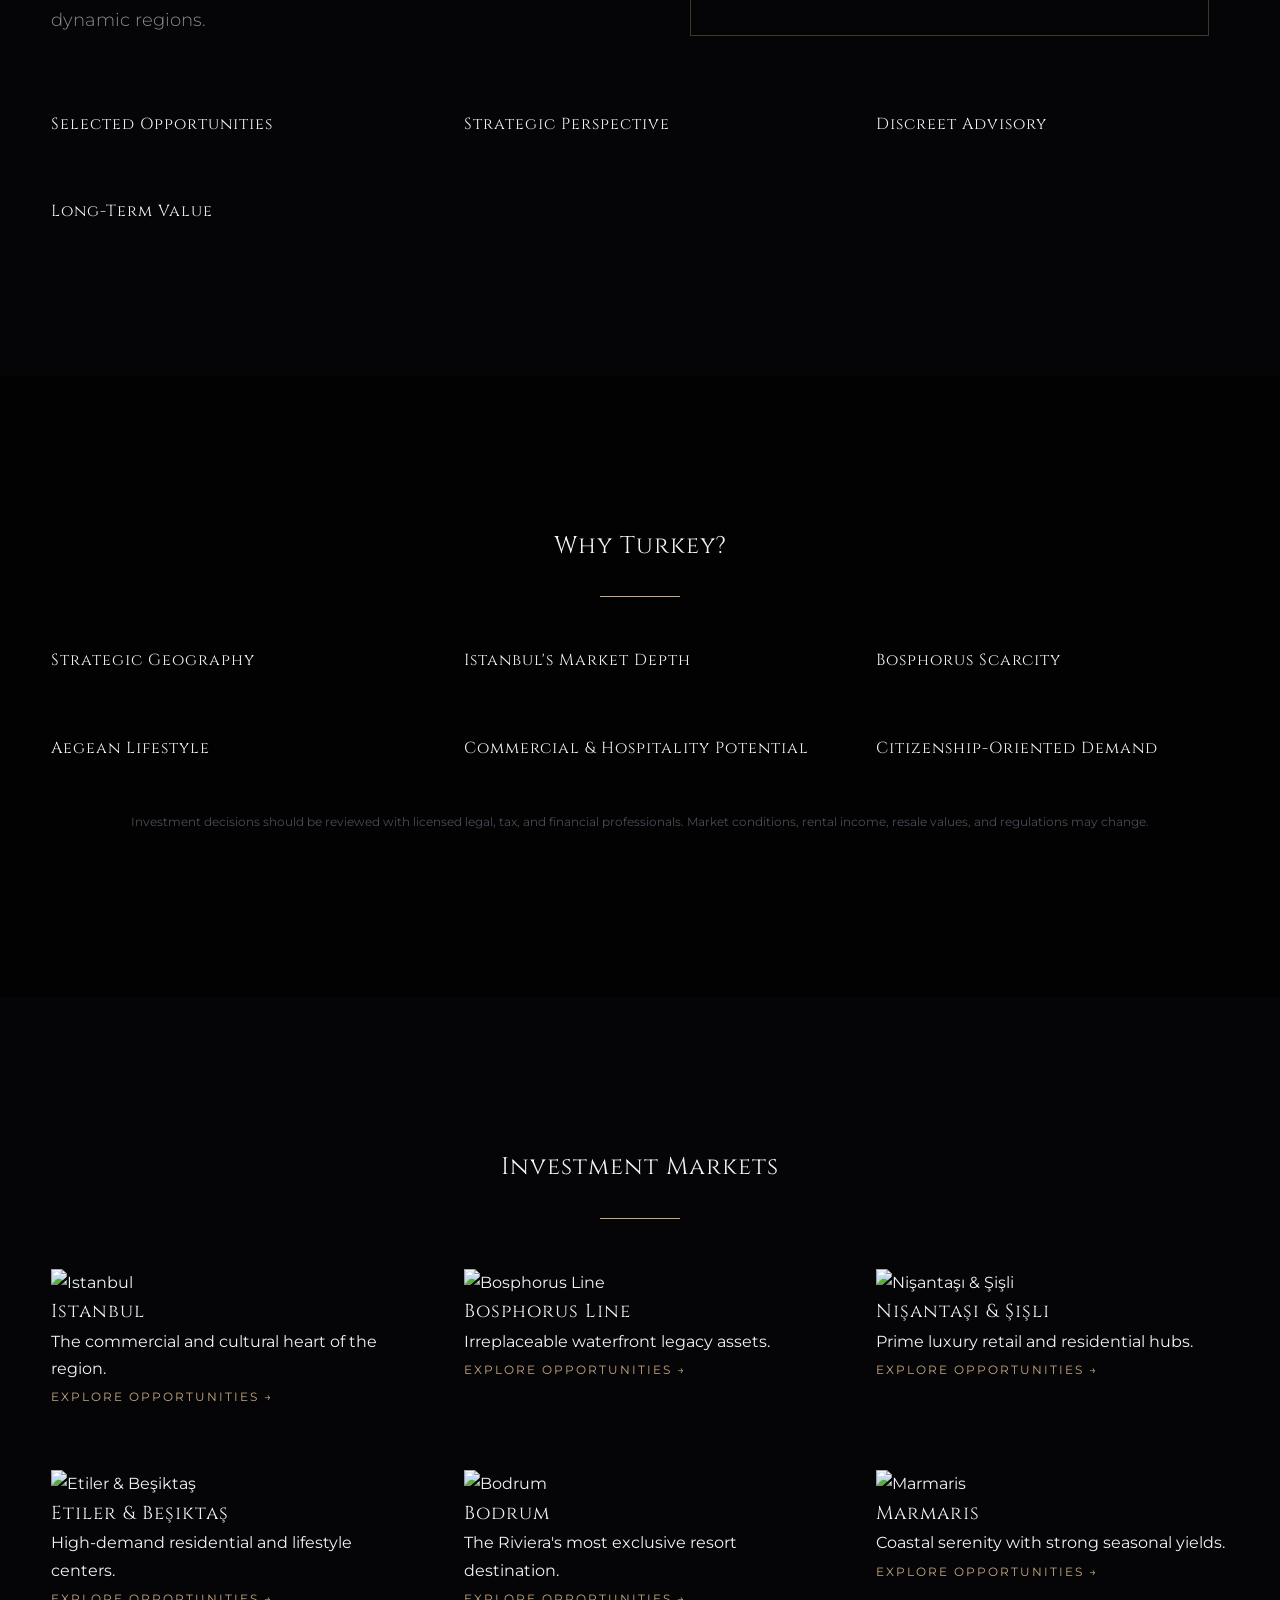
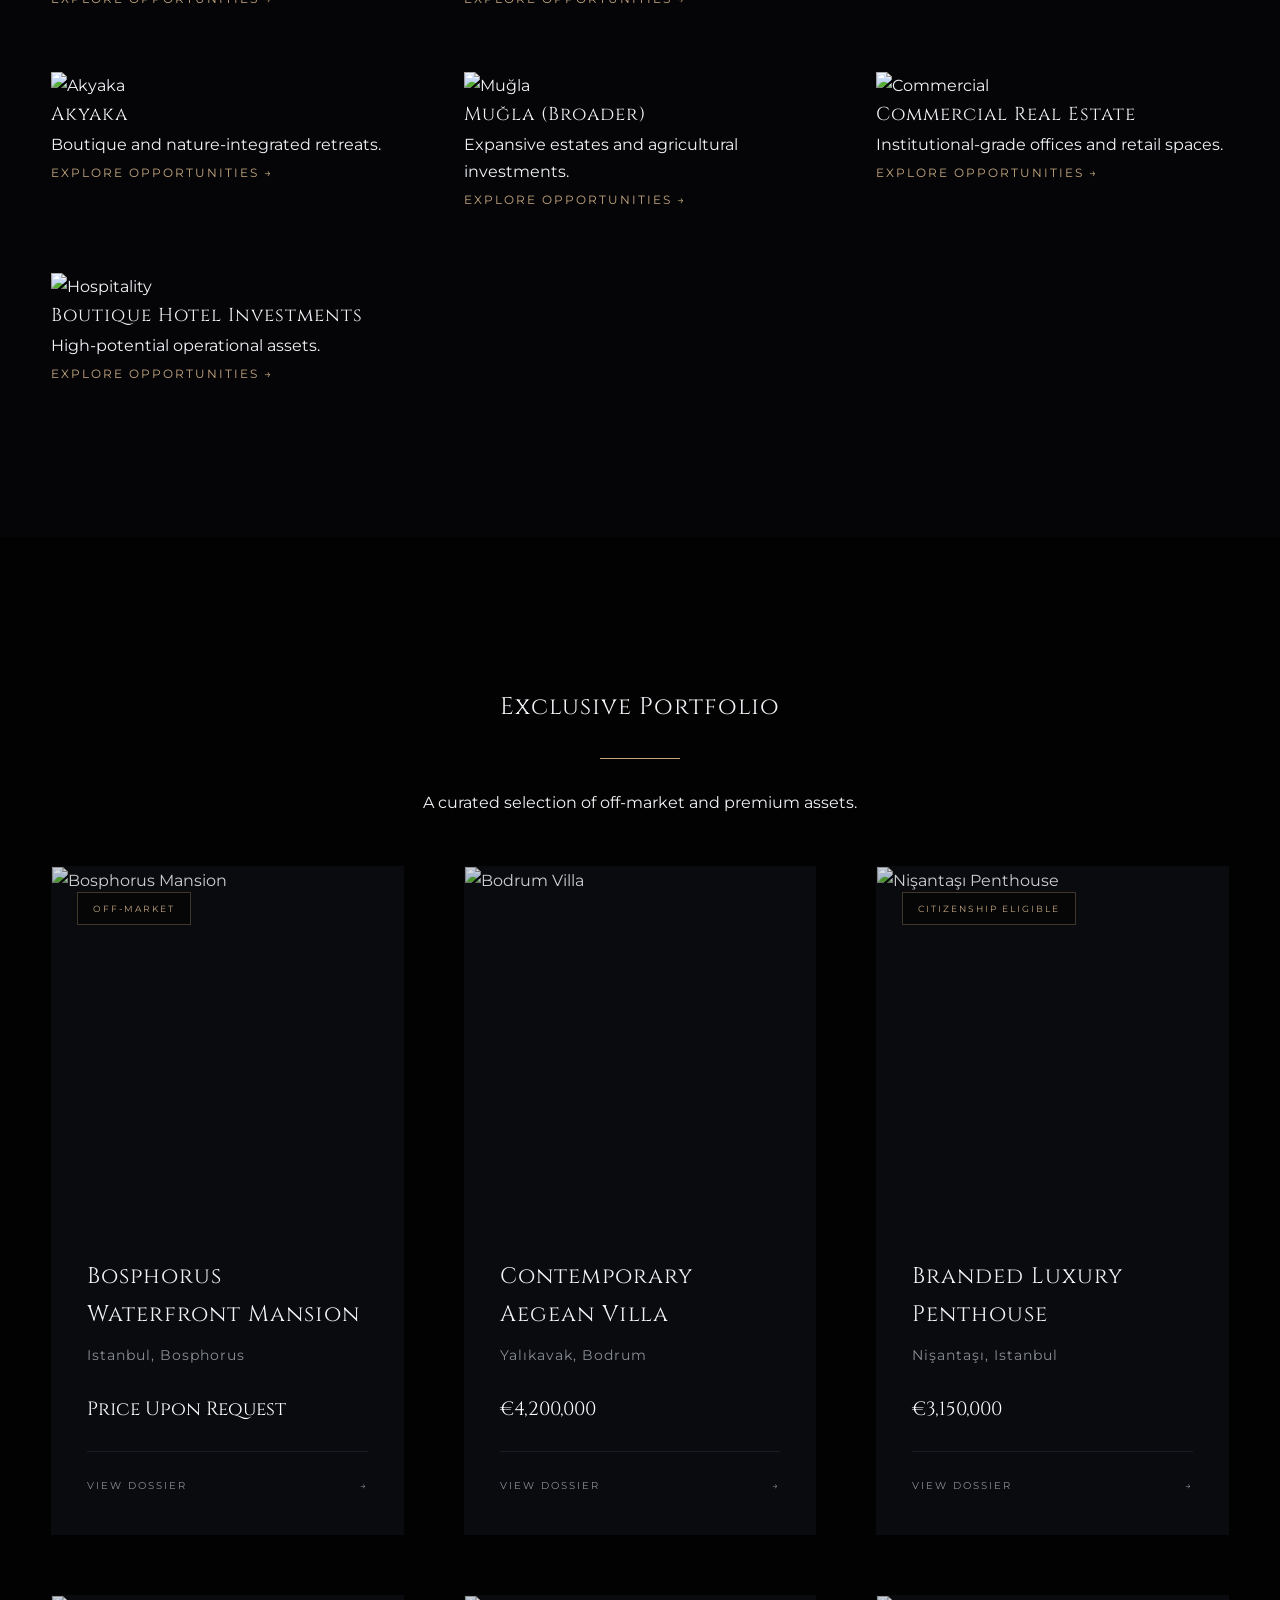
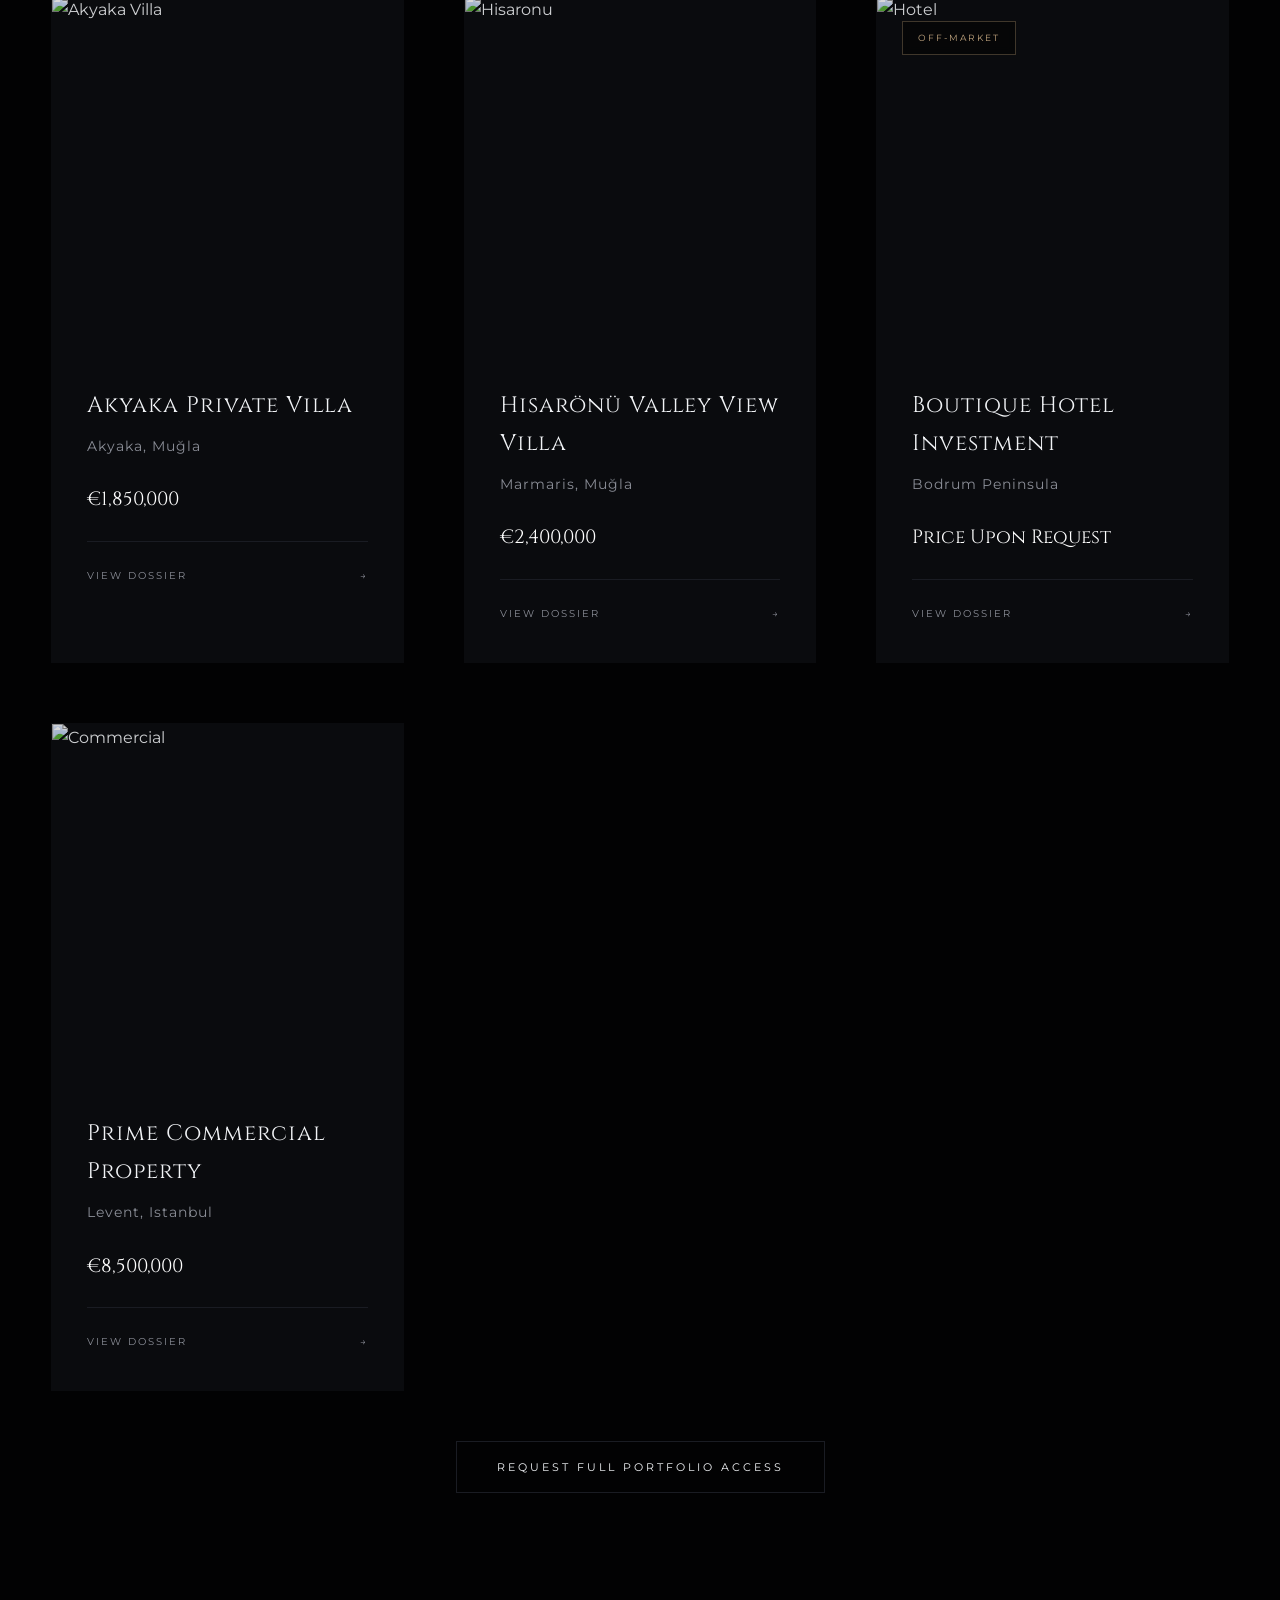
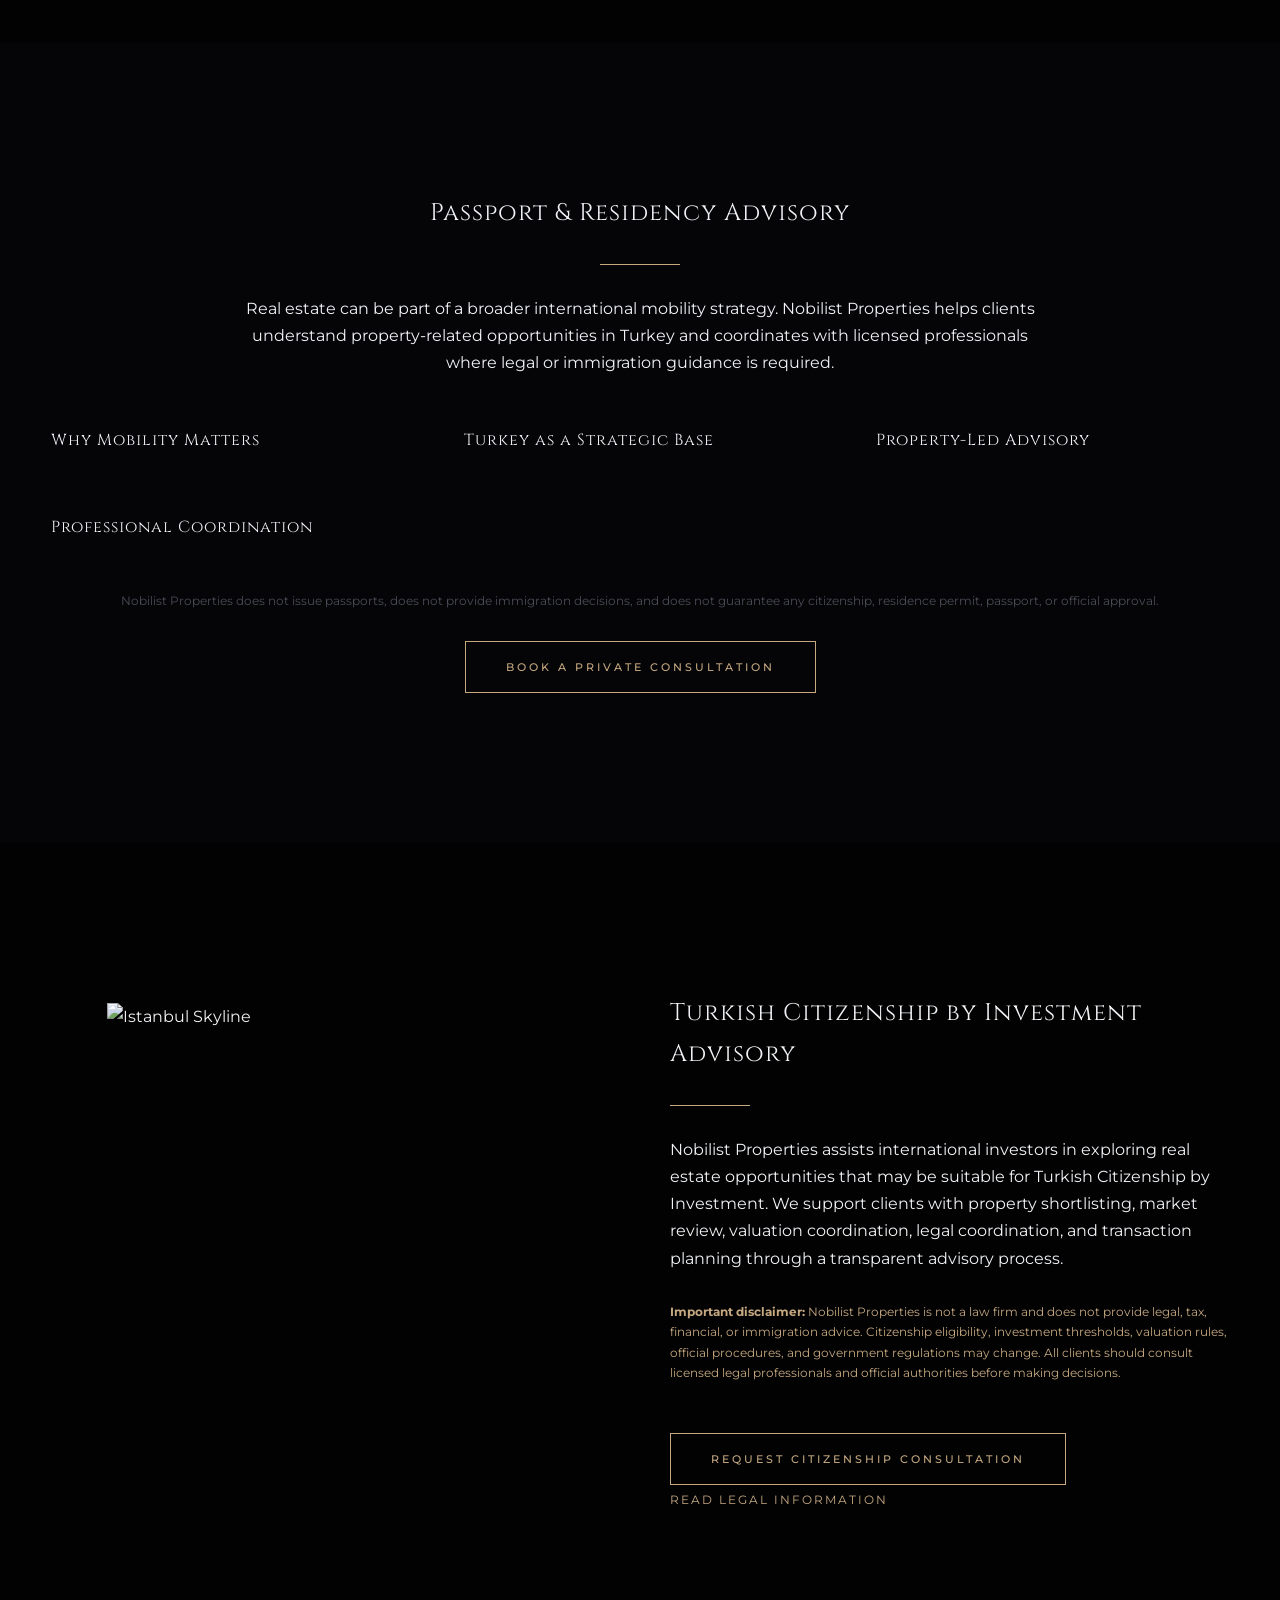
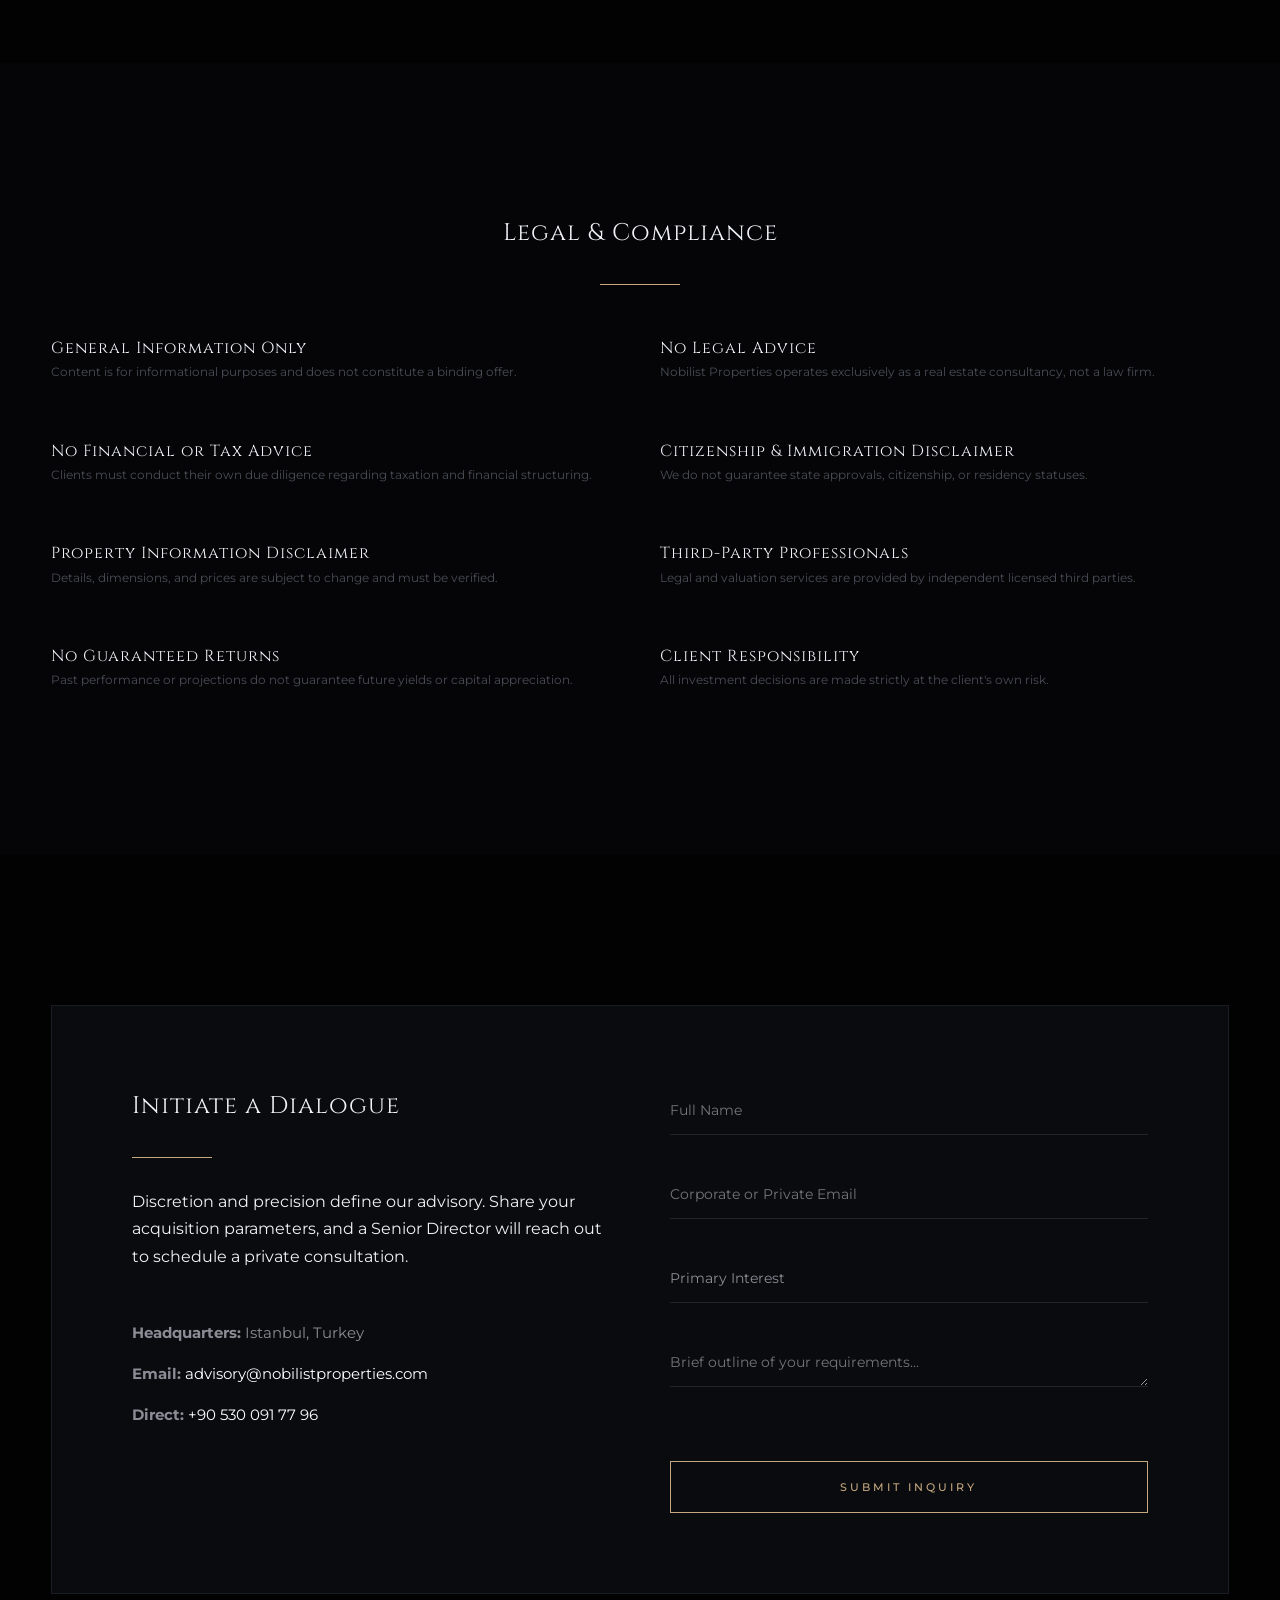
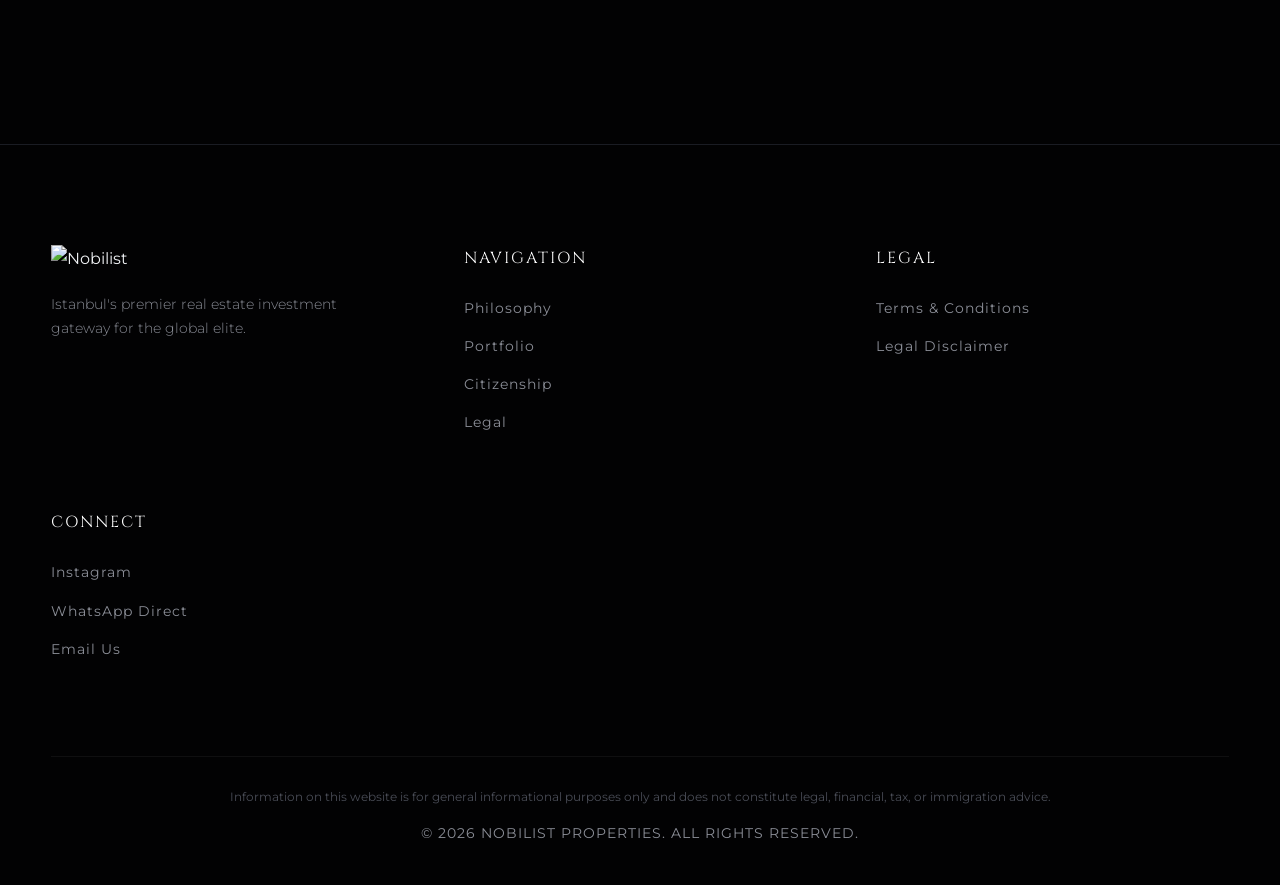
==== commit 53e45a91: "Update index.html" ====
--- a/index.html
+++ b/index.html
@@ -3,10 +3,10 @@
 <head>
     <meta charset="UTF-8">
     <meta name="viewport" content="width=device-width, initial-scale=1.0">
-    <title>Nobilist Properties | Exclusive Real Estate & Wealth Advisory</title>
-    <meta name="description" content="Premium real estate, luxury villas, commercial properties, and Turkish Citizenship by Investment advisory for global high-net-worth investors.">
+    <title data-i18n="site_title">Nobilist Properties | Exclusive Real Estate & Wealth Advisory</title>
+    <meta name="description" content="Premium real estate, luxury villas, commercial properties, and advisory for global high-net-worth investors.">
     
-    <link href="https://fonts.googleapis.com/css2?family=Cinzel:wght@400;500;600&family=Montserrat:wght@200;300;400;500;600&display=swap" rel="stylesheet">
+    <link href="https://fonts.googleapis.com/css2?family=Cinzel:wght@400;500;600;700&family=Montserrat:wght@200;300;400;500;600&display=swap" rel="stylesheet">
     
     <link rel="stylesheet" href="style.css">
 </head>
@@ -14,14 +14,14 @@
 
     <header id="main-header">
         <a href="#hero" class="logo">
-            <img src="assets/logo.png" alt="Nobilist Properties" class="brand-logo">
+            <img src="assets/nobilist-logo.png" alt="Nobilist Properties" class="brand-logo">
         </a>
         
         <div class="nav-right desktop-nav">
             <nav class="nav-links">
-                <a href="#about" data-i18n="nav_about">Philosophy</a>
-                <a href="#featured" data-i18n="nav_portfolio">Portfolio</a>
-                <a href="#areas" data-i18n="nav_markets">Markets</a>
+                <a href="#philosophy" data-i18n="nav_philosophy">Philosophy</a>
+                <a href="#portfolio" data-i18n="nav_portfolio">Portfolio</a>
+                <a href="#markets" data-i18n="nav_markets">Markets</a>
                 <a href="#citizenship" data-i18n="nav_citizenship">Citizenship</a>
                 <a href="#contact" data-i18n="nav_advisory">Private Advisory</a>
             </nav>
@@ -41,10 +41,11 @@
 
     <div class="mobile-menu-overlay" id="mobileMenu">
         <div class="mobile-menu-content">
-            <a href="#about" onclick="toggleMobileMenu()" data-i18n="nav_about">Philosophy</a>
-            <a href="#featured" onclick="toggleMobileMenu()" data-i18n="nav_portfolio">Portfolio</a>
-            <a href="#areas" onclick="toggleMobileMenu()" data-i18n="nav_markets">Markets</a>
+            <a href="#philosophy" onclick="toggleMobileMenu()" data-i18n="nav_philosophy">Philosophy</a>
+            <a href="#portfolio" onclick="toggleMobileMenu()" data-i18n="nav_portfolio">Portfolio</a>
+            <a href="#markets" onclick="toggleMobileMenu()" data-i18n="nav_markets">Markets</a>
             <a href="#citizenship" onclick="toggleMobileMenu()" data-i18n="nav_citizenship">Citizenship</a>
+            <a href="#legal" onclick="toggleMobileMenu()" data-i18n="nav_legal">Legal</a>
             <a href="#contact" onclick="toggleMobileMenu()" data-i18n="nav_advisory">Private Advisory</a>
             <div class="mobile-langs mt-4">
                 <span class="active lang-btn-mob" data-lang="en">EN</span> | <span class="lang-btn-mob" data-lang="tr">TR</span>
@@ -53,7 +54,7 @@
     </div>
 
     <section class="hero" id="hero">
-        <video src="assets/hero-video.mp4" autoplay loop muted playsinline class="hero-video"></video>
+        <video src="assets/istanbul-bosphorus-hero.mp4" poster="assets/istanbul-bosphorus-fallback.jpg" autoplay loop muted playsinline class="hero-video"></video>
         <div class="hero-overlay"></div>
         
         <div class="hero-content reveal">
@@ -62,7 +63,7 @@
             <p class="hero-desc" data-i18n="hero_desc">Strategic investment opportunities, waterfront masterpieces, and discrete advisory for global citizens.</p>
             
             <div class="hero-ctas">
-                <a href="#featured" class="btn-primary" data-i18n="hero_cta1">Explore The Portfolio</a>
+                <a href="#portfolio" class="btn-primary" data-i18n="hero_cta1">Explore The Portfolio</a>
                 <button onclick="openModal('contactModal')" class="btn-outline" data-i18n="hero_cta2">Request Private Consultation</button>
             </div>
         </div>
@@ -72,24 +73,151 @@
         </div>
     </section>
 
-    <section class="about section-padding" id="about">
+    <section class="about section-padding" id="philosophy">
         <div class="container reveal">
             <div class="grid grid-2 align-center">
                 <div class="about-text">
-                    <h2 class="section-title" data-i18n="about_title">Our Philosophy</h2>
+                    <h2 class="section-title" data-i18n="phil_title">Advisory Beyond Property</h2>
                     <div class="divider"></div>
-                    <p data-i18n="about_p1">Nobilist Properties operates at the intersection of luxury real estate and wealth preservation. We cater exclusively to high-net-worth individuals, family offices, and international investors seeking unparalleled assets in Turkey.</p>
-                    <p data-i18n="about_p2">Beyond transactions, we provide rigorous market intelligence, legal coordination, and a highly discrete acquisition process across the Bosphorus, the Aegean Riviera, and prime commercial districts.</p>
-                    <button class="btn-text mt-3" onclick="openModal('contactModal')" data-i18n="about_btn">Speak with a Director →</button>
+                    <p data-i18n="phil_p1">At Nobilist Properties, we believe real estate is not only a transaction. It is a strategic decision shaped by lifestyle, capital preservation, mobility, legal security, and long-term value.</p>
+                    <p data-i18n="phil_p2">Our philosophy is built on selected opportunities, transparent market analysis, and private advisory. We do not aim to present every property in the market. We focus on identifying the right property for the right client, in the right location, with the right investment logic.</p>
+                    <p data-i18n="phil_p3">For global citizens, real estate can represent more than ownership. It can create access, stability, lifestyle flexibility, and a stronger connection to one of the world's most dynamic regions.</p>
                 </div>
                 <div class="about-image">
-                    <img src="assets/about-image.jpg" alt="Luxury Interior">
-                </div>
-            </div>
-        </div>
-    </section>
-
-    <section class="featured section-padding bg-darker" id="featured">
+                    <img src="assets/luxury-interior.jpg" alt="Luxury Interior">
+                </div>
+            </div>
+            
+            <div class="grid grid-4 mt-4 reveal">
+                <div class="premium-card">
+                    <h4 data-i18n="phil_c1_t">Selected Opportunities</h4>
+                </div>
+                <div class="premium-card">
+                    <h4 data-i18n="phil_c2_t">Strategic Perspective</h4>
+                </div>
+                <div class="premium-card">
+                    <h4 data-i18n="phil_c3_t">Discreet Advisory</h4>
+                </div>
+                <div class="premium-card">
+                    <h4 data-i18n="phil_c4_t">Long-Term Value</h4>
+                </div>
+            </div>
+        </div>
+    </section>
+
+    <section class="why-turkey section-padding bg-darker" id="why-turkey">
+        <div class="container reveal">
+            <div class="section-header text-center">
+                <h2 class="section-title" data-i18n="wt_title">Why Turkey?</h2>
+                <div class="divider mx-auto"></div>
+            </div>
+            
+            <div class="grid grid-3 mt-4">
+                <div class="premium-card"><h4 data-i18n="wt_c1">Strategic Geography</h4></div>
+                <div class="premium-card"><h4 data-i18n="wt_c2">Istanbul's Market Depth</h4></div>
+                <div class="premium-card"><h4 data-i18n="wt_c3">Bosphorus Scarcity</h4></div>
+                <div class="premium-card"><h4 data-i18n="wt_c4">Aegean Lifestyle</h4></div>
+                <div class="premium-card"><h4 data-i18n="wt_c5">Commercial & Hospitality Potential</h4></div>
+                <div class="premium-card"><h4 data-i18n="wt_c6">Citizenship-Oriented Demand</h4></div>
+            </div>
+            
+            <p class="legal-sm text-center mt-4" data-i18n="wt_disc">Investment decisions should be reviewed with licensed legal, tax, and financial professionals. Market conditions, rental income, resale values, and regulations may change.</p>
+        </div>
+    </section>
+
+    <section class="markets section-padding" id="markets">
+        <div class="container reveal">
+            <div class="section-header text-center">
+                <h2 class="section-title" data-i18n="mk_title">Investment Markets</h2>
+                <div class="divider mx-auto"></div>
+            </div>
+            
+            <div class="grid grid-3 mt-4">
+                <div class="market-card">
+                    <img src="assets/istanbul-investment-map.jpg" alt="Istanbul">
+                    <div class="market-overlay">
+                        <h3 data-i18n="mk_1_t">Istanbul</h3>
+                        <p data-i18n="mk_1_d">The commercial and cultural heart of the region.</p>
+                        <button class="btn-text" onclick="openModal('contactModal')" data-i18n="mk_btn">Explore Opportunities →</button>
+                    </div>
+                </div>
+                <div class="market-card">
+                    <img src="assets/bosphorus-luxury-view.jpg" alt="Bosphorus Line">
+                    <div class="market-overlay">
+                        <h3 data-i18n="mk_2_t">Bosphorus Line</h3>
+                        <p data-i18n="mk_2_d">Irreplaceable waterfront legacy assets.</p>
+                        <button class="btn-text" onclick="openModal('contactModal')" data-i18n="mk_btn">Explore Opportunities →</button>
+                    </div>
+                </div>
+                <div class="market-card">
+                    <img src="assets/luxury-istanbul-residence.jpg" alt="Nişantaşı & Şişli">
+                    <div class="market-overlay">
+                        <h3 data-i18n="mk_3_t">Nişantaşı & Şişli</h3>
+                        <p data-i18n="mk_3_d">Prime luxury retail and residential hubs.</p>
+                        <button class="btn-text" onclick="openModal('contactModal')" data-i18n="mk_btn">Explore Opportunities →</button>
+                    </div>
+                </div>
+                <div class="market-card">
+                    <img src="assets/istanbul-skyline-night.jpg" alt="Etiler & Beşiktaş">
+                    <div class="market-overlay">
+                        <h3 data-i18n="mk_4_t">Etiler & Beşiktaş</h3>
+                        <p data-i18n="mk_4_d">High-demand residential and lifestyle centers.</p>
+                        <button class="btn-text" onclick="openModal('contactModal')" data-i18n="mk_btn">Explore Opportunities →</button>
+                    </div>
+                </div>
+                <div class="market-card">
+                    <img src="assets/aegean-villa-pool.jpg" alt="Bodrum">
+                    <div class="market-overlay">
+                        <h3 data-i18n="mk_5_t">Bodrum</h3>
+                        <p data-i18n="mk_5_d">The Riviera's most exclusive resort destination.</p>
+                        <button class="btn-text" onclick="openModal('contactModal')" data-i18n="mk_btn">Explore Opportunities →</button>
+                    </div>
+                </div>
+                <div class="market-card">
+                    <img src="assets/marmaris-villa-view.jpg" alt="Marmaris">
+                    <div class="market-overlay">
+                        <h3 data-i18n="mk_6_t">Marmaris</h3>
+                        <p data-i18n="mk_6_d">Coastal serenity with strong seasonal yields.</p>
+                        <button class="btn-text" onclick="openModal('contactModal')" data-i18n="mk_btn">Explore Opportunities →</button>
+                    </div>
+                </div>
+                <div class="market-card">
+                    <img src="assets/boutique-hotel-aegean.jpg" alt="Akyaka">
+                    <div class="market-overlay">
+                        <h3 data-i18n="mk_7_t">Akyaka</h3>
+                        <p data-i18n="mk_7_d">Boutique and nature-integrated retreats.</p>
+                        <button class="btn-text" onclick="openModal('contactModal')" data-i18n="mk_btn">Explore Opportunities →</button>
+                    </div>
+                </div>
+                <div class="market-card">
+                    <img src="assets/marmaris-villa-view.jpg" alt="Muğla">
+                    <div class="market-overlay">
+                        <h3 data-i18n="mk_8_t">Muğla (Broader)</h3>
+                        <p data-i18n="mk_8_d">Expansive estates and agricultural investments.</p>
+                        <button class="btn-text" onclick="openModal('contactModal')" data-i18n="mk_btn">Explore Opportunities →</button>
+                    </div>
+                </div>
+                <div class="market-card">
+                    <img src="assets/commercial-property-istanbul.jpg" alt="Commercial">
+                    <div class="market-overlay">
+                        <h3 data-i18n="mk_9_t">Commercial Real Estate</h3>
+                        <p data-i18n="mk_9_d">Institutional-grade offices and retail spaces.</p>
+                        <button class="btn-text" onclick="openModal('contactModal')" data-i18n="mk_btn">Explore Opportunities →</button>
+                    </div>
+                </div>
+                <div class="market-card">
+                    <img src="assets/boutique-hotel-aegean.jpg" alt="Hospitality">
+                    <div class="market-overlay">
+                        <h3 data-i18n="mk_10_t">Boutique Hotel Investments</h3>
+                        <p data-i18n="mk_10_d">High-potential operational assets.</p>
+                        <button class="btn-text" onclick="openModal('contactModal')" data-i18n="mk_btn">Explore Opportunities →</button>
+                    </div>
+                </div>
+            </div>
+        </div>
+    </section>
+
+    <section class="featured section-padding bg-darker" id="portfolio">
         <div class="container">
             <div class="section-header text-center reveal">
                 <h2 class="section-title" data-i18n="port_title">Exclusive Portfolio</h2>
@@ -98,79 +226,176 @@
             </div>
             
             <div class="grid grid-3 mt-4">
-                <div class="property-card reveal" onclick="openPropertyModal('Bosphorus Waterfront Mansion', 'Istanbul, Bosphorus', 'Price Upon Request', 'Waterfront Mansion', '850 m²', 'A rare waterfront masterpiece offering uninterrupted Bosphorus views, private dock, and historic architectural significance.', 'assets/property-1.jpg')">
+                <div class="property-card reveal" onclick="openPropertyModal('Bosphorus Waterfront Mansion', 'Istanbul, Bosphorus', 'Price Upon Request', 'Waterfront Mansion', '850 m²', 'A rare waterfront masterpiece offering uninterrupted Bosphorus views, private dock, and historic architectural significance.', 'assets/bosphorus-luxury-view.jpg')">
                     <div class="card-img">
-                        <img src="assets/property-1.jpg" alt="Bosphorus Mansion">
+                        <img src="assets/bosphorus-luxury-view.jpg" alt="Bosphorus Mansion">
                         <div class="badge" data-i18n="badge_offmarket">Off-Market</div>
                     </div>
                     <div class="card-body">
-                        <h3 data-i18n="prop1_title">Bosphorus Waterfront Mansion</h3>
-                        <p class="location" data-i18n="prop1_loc">Istanbul, Bosphorus</p>
-                        <p class="price" data-i18n="price_request">Price Upon Request</p>
-                        <div class="card-footer">
-                            <span data-i18n="view_dossier">View Dossier</span>
-                            <span>→</span>
-                        </div>
-                    </div>
-                </div>
-
-                <div class="property-card reveal delay-1" onclick="openPropertyModal('Contemporary Aegean Villa', 'Yalıkavak, Bodrum', '€4,200,000', 'Private Villa', '450 m²', 'Architectural triumph featuring an infinity pool, smart home technology, and panoramic sunset views over the Aegean Sea.', 'assets/property-2.jpg')">
+                        <h3 data-i18n="prop1_t">Bosphorus Waterfront Mansion</h3>
+                        <p class="location" data-i18n="prop1_l">Istanbul, Bosphorus</p>
+                        <p class="price" data-i18n="price_req">Price Upon Request</p>
+                        <div class="card-footer"><span data-i18n="view_dossier">View Dossier</span><span>→</span></div>
+                    </div>
+                </div>
+
+                <div class="property-card reveal delay-1" onclick="openPropertyModal('Contemporary Aegean Villa', 'Yalıkavak, Bodrum', '€4,200,000', 'Private Villa', '450 m²', 'Architectural triumph featuring an infinity pool, smart home technology, and panoramic sunset views over the Aegean Sea.', 'assets/aegean-villa-pool.jpg')">
+                    <div class="card-img"><img src="assets/aegean-villa-pool.jpg" alt="Bodrum Villa"></div>
+                    <div class="card-body">
+                        <h3 data-i18n="prop2_t">Contemporary Aegean Villa</h3>
+                        <p class="location" data-i18n="prop2_l">Yalıkavak, Bodrum</p>
+                        <p class="price">€4,200,000</p>
+                        <div class="card-footer"><span data-i18n="view_dossier">View Dossier</span><span>→</span></div>
+                    </div>
+                </div>
+
+                <div class="property-card reveal delay-2" onclick="openPropertyModal('Branded Luxury Penthouse', 'Nişantaşı, Istanbul', '€3,150,000', 'Penthouse', '320 m²', 'Located in the most prestigious district, this branded residence offers 5-star hotel amenities, private terraces, and vibrant city living.', 'assets/luxury-istanbul-residence.jpg')">
                     <div class="card-img">
-                        <img src="assets/property-2.jpg" alt="Bodrum Villa">
-                    </div>
-                    <div class="card-body">
-                        <h3 data-i18n="prop2_title">Contemporary Aegean Villa</h3>
-                        <p class="location" data-i18n="prop2_loc">Yalıkavak, Bodrum</p>
-                        <p class="price">€4,200,000</p>
-                        <div class="card-footer">
-                            <span data-i18n="view_dossier">View Dossier</span>
-                            <span>→</span>
-                        </div>
-                    </div>
-                </div>
-
-                <div class="property-card reveal delay-2" onclick="openPropertyModal('Branded Luxury Penthouse', 'Nişantaşı, Istanbul', '€3,150,000', 'Penthouse', '320 m²', 'Located in the most prestigious district, this branded residence offers 5-star hotel amenities, private terraces, and vibrant city living.', 'assets/property-3.jpg')">
+                        <img src="assets/luxury-istanbul-residence.jpg" alt="Nişantaşı Penthouse">
+                        <div class="badge" data-i18n="badge_citizen">Citizenship Eligible</div>
+                    </div>
+                    <div class="card-body">
+                        <h3 data-i18n="prop3_t">Branded Luxury Penthouse</h3>
+                        <p class="location" data-i18n="prop3_l">Nişantaşı, Istanbul</p>
+                        <p class="price">€3,150,000</p>
+                        <div class="card-footer"><span data-i18n="view_dossier">View Dossier</span><span>→</span></div>
+                    </div>
+                </div>
+
+                <div class="property-card reveal" onclick="openPropertyModal('Akyaka Private Villa', 'Akyaka, Muğla', '€1,850,000', 'Private Villa', '280 m²', 'Secluded luxury enveloped by pine forests, featuring traditional architecture blended with modern amenities.', 'assets/marmaris-villa-view.jpg')">
+                    <div class="card-img"><img src="assets/marmaris-villa-view.jpg" alt="Akyaka Villa"></div>
+                    <div class="card-body">
+                        <h3 data-i18n="prop4_t">Akyaka Private Villa</h3>
+                        <p class="location" data-i18n="prop4_l">Akyaka, Muğla</p>
+                        <p class="price">€1,850,000</p>
+                        <div class="card-footer"><span data-i18n="view_dossier">View Dossier</span><span>→</span></div>
+                    </div>
+                </div>
+
+                <div class="property-card reveal delay-1" onclick="openPropertyModal('Hisarönü Valley View Villa', 'Marmaris, Muğla', '€2,400,000', 'Estate', '500 m²', 'Expansive valley views with extreme privacy, helipad potential, and a large infinity pool.', 'assets/aegean-villa-pool.jpg')">
+                    <div class="card-img"><img src="assets/aegean-villa-pool.jpg" alt="Hisaronu"></div>
+                    <div class="card-body">
+                        <h3 data-i18n="prop5_t">Hisarönü Valley View Villa</h3>
+                        <p class="location" data-i18n="prop5_l">Marmaris, Muğla</p>
+                        <p class="price">€2,400,000</p>
+                        <div class="card-footer"><span data-i18n="view_dossier">View Dossier</span><span>→</span></div>
+                    </div>
+                </div>
+
+                <div class="property-card reveal delay-2" onclick="openPropertyModal('Boutique Hotel Investment', 'Bodrum Peninsula', 'Price Upon Request', 'Commercial / Hospitality', '1200 m²', 'Operating boutique hotel with 18 keys, high occupancy rates, and direct beach access.', 'assets/boutique-hotel-aegean.jpg')">
                     <div class="card-img">
-                        <img src="assets/property-3.jpg" alt="Nişantaşı Penthouse">
-                        <div class="badge" data-i18n="badge_citizen">Citizenship Eligible</div>
-                    </div>
-                    <div class="card-body">
-                        <h3 data-i18n="prop3_title">Branded Luxury Penthouse</h3>
-                        <p class="location" data-i18n="prop3_loc">Nişantaşı, Istanbul</p>
-                        <p class="price">€3,150,000</p>
-                        <div class="card-footer">
-                            <span data-i18n="view_dossier">View Dossier</span>
-                            <span>→</span>
-                        </div>
-                    </div>
-                </div>
-            </div>
+                        <img src="assets/boutique-hotel-aegean.jpg" alt="Hotel">
+                        <div class="badge" data-i18n="badge_offmarket">Off-Market</div>
+                    </div>
+                    <div class="card-body">
+                        <h3 data-i18n="prop6_t">Boutique Hotel Investment</h3>
+                        <p class="location" data-i18n="prop6_l">Bodrum Peninsula</p>
+                        <p class="price" data-i18n="price_req">Price Upon Request</p>
+                        <div class="card-footer"><span data-i18n="view_dossier">View Dossier</span><span>→</span></div>
+                    </div>
+                </div>
+
+                <div class="property-card reveal" onclick="openPropertyModal('Prime Commercial Property', 'Levent, Istanbul', '€8,500,000', 'Commercial Office', '1500 m²', 'Grade A office space in Istanbul’s central business district with secure long-term corporate tenants.', 'assets/commercial-property-istanbul.jpg')">
+                    <div class="card-img"><img src="assets/commercial-property-istanbul.jpg" alt="Commercial"></div>
+                    <div class="card-body">
+                        <h3 data-i18n="prop7_t">Prime Commercial Property</h3>
+                        <p class="location" data-i18n="prop7_l">Levent, Istanbul</p>
+                        <p class="price">€8,500,000</p>
+                        <div class="card-footer"><span data-i18n="view_dossier">View Dossier</span><span>→</span></div>
+                    </div>
+                </div>
+            </div>
+            
             <div class="text-center mt-4 reveal">
                 <button class="btn-outline" onclick="openModal('contactModal')" data-i18n="port_btn">Request Full Portfolio Access</button>
             </div>
         </div>
     </section>
 
-    <section class="citizenship section-padding" id="citizenship">
+    <section class="passport section-padding" id="passport">
+        <div class="container reveal">
+            <div class="section-header text-center">
+                <h2 class="section-title" data-i18n="pass_title">Passport & Residency Advisory</h2>
+                <div class="divider mx-auto"></div>
+                <p class="subtitle mx-auto" style="max-width: 800px;" data-i18n="pass_desc">Real estate can be part of a broader international mobility strategy. Nobilist Properties helps clients understand property-related opportunities in Turkey and coordinates with licensed professionals where legal or immigration guidance is required.</p>
+            </div>
+            
+            <div class="grid grid-4 mt-4">
+                <div class="premium-card"><h4 data-i18n="pass_c1">Why Mobility Matters</h4></div>
+                <div class="premium-card"><h4 data-i18n="pass_c2">Turkey as a Strategic Base</h4></div>
+                <div class="premium-card"><h4 data-i18n="pass_c3">Property-Led Advisory</h4></div>
+                <div class="premium-card"><h4 data-i18n="pass_c4">Professional Coordination</h4></div>
+            </div>
+            
+            <p class="legal-sm text-center mt-4" data-i18n="pass_disc">Nobilist Properties does not issue passports, does not provide immigration decisions, and does not guarantee any citizenship, residence permit, passport, or official approval.</p>
+            
+            <div class="text-center mt-3">
+                <button class="btn-primary" onclick="openModal('contactModal')" data-i18n="pass_btn">Book a Private Consultation</button>
+            </div>
+        </div>
+    </section>
+
+    <section class="citizenship section-padding bg-darker" id="citizenship">
         <div class="container">
             <div class="grid grid-2 align-center">
                 <div class="image-stack reveal">
-                    <img src="assets/citizenship-bg.jpg" alt="Istanbul Skyline" class="img-back">
+                    <img src="assets/istanbul-skyline-night.jpg" alt="Istanbul Skyline" class="img-back">
                 </div>
                 <div class="citizenship-text reveal delay-1">
-                    <h2 class="section-title" data-i18n="cit_title">Turkish Citizenship by Investment</h2>
+                    <h2 class="section-title" data-i18n="cit_title">Turkish Citizenship by Investment Advisory</h2>
                     <div class="divider"></div>
-                    <p data-i18n="cit_desc">Acquire a globally respected second passport through strategic real estate acquisition. Nobilist Properties orchestrates the entire lifecycle of the investment.</p>
-                    <ul class="luxury-list mt-3">
-                        <li data-i18n="cit_li1">Curation of officially eligible, high-yield assets.</li>
-                        <li data-i18n="cit_li2">Coordination with top-tier legal and valuation experts.</li>
-                        <li data-i18n="cit_li3">Seamless title deed transfer and application tracking.</li>
-                        <li data-i18n="cit_li4">Post-acquisition asset management and rental positioning.</li>
-                    </ul>
+                    <p data-i18n="cit_desc">Nobilist Properties assists international investors in exploring real estate opportunities that may be suitable for Turkish Citizenship by Investment. We support clients with property shortlisting, market review, valuation coordination, legal coordination, and transaction planning through a transparent advisory process.</p>
+                    
+                    <p class="legal-sm mt-3" style="color:var(--gold);" data-i18n="cit_disc"><strong>Important disclaimer:</strong> Nobilist Properties is not a law firm and does not provide legal, tax, financial, or immigration advice. Citizenship eligibility, investment thresholds, valuation rules, official procedures, and government regulations may change. All clients should consult licensed legal professionals and official authorities before making decisions.</p>
+                    
                     <div class="cta-group mt-4">
-                        <button class="btn-primary" onclick="openModal('investmentModal')" data-i18n="cit_btn1">Schedule Briefing</button>
-                        <button class="btn-text ml-2" onclick="openModal('legalModal')" data-i18n="cit_btn2">View Legal Parameters</button>
-                    </div>
+                        <button class="btn-primary" onclick="openModal('investmentModal')" data-i18n="cit_btn1">Request Citizenship Consultation</button>
+                        <button class="btn-text ml-2" onclick="openModal('legalModal')" data-i18n="cit_btn2">Read Legal Information</button>
+                    </div>
+                </div>
+            </div>
+        </div>
+    </section>
+
+    <section class="legal section-padding" id="legal">
+        <div class="container reveal">
+            <div class="section-header text-center">
+                <h2 class="section-title" data-i18n="leg_title">Legal & Compliance</h2>
+                <div class="divider mx-auto"></div>
+            </div>
+            
+            <div class="grid grid-2 mt-4" style="gap: 40px;">
+                <div class="compliance-block">
+                    <h4 data-i18n="leg_1_t">General Information Only</h4>
+                    <p class="legal-sm" data-i18n="leg_1_d">Content is for informational purposes and does not constitute a binding offer.</p>
+                </div>
+                <div class="compliance-block">
+                    <h4 data-i18n="leg_2_t">No Legal Advice</h4>
+                    <p class="legal-sm" data-i18n="leg_2_d">Nobilist Properties operates exclusively as a real estate consultancy, not a law firm.</p>
+                </div>
+                <div class="compliance-block">
+                    <h4 data-i18n="leg_3_t">No Financial or Tax Advice</h4>
+                    <p class="legal-sm" data-i18n="leg_3_d">Clients must conduct their own due diligence regarding taxation and financial structuring.</p>
+                </div>
+                <div class="compliance-block">
+                    <h4 data-i18n="leg_4_t">Citizenship & Immigration Disclaimer</h4>
+                    <p class="legal-sm" data-i18n="leg_4_d">We do not guarantee state approvals, citizenship, or residency statuses.</p>
+                </div>
+                <div class="compliance-block">
+                    <h4 data-i18n="leg_5_t">Property Information Disclaimer</h4>
+                    <p class="legal-sm" data-i18n="leg_5_d">Details, dimensions, and prices are subject to change and must be verified.</p>
+                </div>
+                <div class="compliance-block">
+                    <h4 data-i18n="leg_6_t">Third-Party Professionals</h4>
+                    <p class="legal-sm" data-i18n="leg_6_d">Legal and valuation services are provided by independent licensed third parties.</p>
+                </div>
+                <div class="compliance-block">
+                    <h4 data-i18n="leg_7_t">No Guaranteed Returns</h4>
+                    <p class="legal-sm" data-i18n="leg_7_d">Past performance or projections do not guarantee future yields or capital appreciation.</p>
+                </div>
+                <div class="compliance-block">
+                    <h4 data-i18n="leg_8_t">Client Responsibility</h4>
+                    <p class="legal-sm" data-i18n="leg_8_d">All investment decisions are made strictly at the client's own risk.</p>
                 </div>
             </div>
         </div>
@@ -188,7 +413,7 @@
                         <div class="contact-details">
                             <p><strong data-i18n="cont_hq">Headquarters:</strong> Istanbul, Turkey</p>
                             <p><strong>Email:</strong> <a href="mailto:advisory@nobilistproperties.com">advisory@nobilistproperties.com</a></p>
-                            <p><strong>Direct:</strong> <a href="https://wa.me/905300917796" target="_blank" rel="noopener noreferrer">+90 530 091 77 96</a></p>
+                            <p><strong>Direct:</strong> <a href="https://wa.me/905300917796?text=Hello%20Nobilist%20Properties%2C%20I%20would%20like%20to%20get%20information%20about%20your%20property%20portfolio." target="_blank" rel="noopener noreferrer">+90 530 091 77 96</a></p>
                         </div>
                     </div>
                     
@@ -226,14 +451,15 @@
         <div class="container reveal">
             <div class="grid grid-4 footer-top">
                 <div class="footer-brand">
-                    <img src="assets/logo.png" alt="Nobilist" class="brand-logo" style="max-height: 30px;">
+                    <img src="assets/nobilist-logo.png" alt="Nobilist" class="brand-logo" style="max-height: 40px;">
                     <p class="mt-2" data-i18n="foot_desc">Istanbul's premier real estate investment gateway for the global elite.</p>
                 </div>
                 <div class="footer-links">
                     <h4 data-i18n="foot_nav">Navigation</h4>
-                    <a href="#about" data-i18n="nav_about">Philosophy</a>
-                    <a href="#featured" data-i18n="nav_portfolio">Portfolio</a>
+                    <a href="#philosophy" data-i18n="nav_philosophy">Philosophy</a>
+                    <a href="#portfolio" data-i18n="nav_portfolio">Portfolio</a>
                     <a href="#citizenship" data-i18n="nav_citizenship">Citizenship</a>
+                    <a href="#legal" data-i18n="nav_legal">Legal</a>
                 </div>
                 <div class="footer-links">
                     <h4 data-i18n="foot_legal">Legal</h4>
@@ -243,7 +469,7 @@
                 <div class="footer-links">
                     <h4 data-i18n="foot_connect">Connect</h4>
                     <a href="https://www.instagram.com/nobilistproperties" target="_blank" rel="noopener noreferrer">Instagram</a>
-                    <a href="https://wa.me/905300917796" target="_blank" rel="noopener noreferrer">WhatsApp Direct</a>
+                    <a href="https://wa.me/905300917796?text=Hello%20Nobilist%20Properties%2C%20I%20would%20like%20to%20get%20information%20about%20your%20property%20portfolio." target="_blank" rel="noopener noreferrer">WhatsApp Direct</a>
                     <a href="mailto:advisory@nobilistproperties.com">Email Us</a>
                 </div>
             </div>
@@ -256,7 +482,7 @@
     </footer>
 
     <div class="floating-actions">
-        <a href="https://wa.me/905300917796?text=Hello%20Nobilist%2C%20I%20would%20like%20to%20discuss%20real%20estate%20opportunities." target="_blank" rel="noopener noreferrer" class="fab fab-wa" title="WhatsApp Advisory">
+        <a href="https://wa.me/905300917796?text=Hello%20Nobilist%20Properties%2C%20I%20would%20like%20to%20get%20information%20about%20your%20property%20portfolio." target="_blank" rel="noopener noreferrer" class="fab fab-wa" title="WhatsApp Advisory">
             <svg viewBox="0 0 24 24" fill="currentColor" width="24" height="24"><path d="M17.472 14.382c-.297-.149-1.758-.867-2.03-.967-.273-.099-.471-.148-.67.15-.197.297-.767.966-.94 1.164-.173.199-.347.223-.644.075-.297-.15-1.255-.463-2.39-1.475-.883-.788-1.48-1.761-1.653-2.059-.173-.297-.018-.458.13-.606.134-.133.298-.347.446-.52.149-.174.198-.298.298-.497.099-.198.05-.371-.025-.52-.075-.149-.669-1.612-.916-2.207-.242-.579-.487-.5-.669-.51a12.8 12.8 0 0 0-.57-.01c-.198 0-.52.074-.792.372-.272.297-1.04 1.016-1.04 2.479 0 1.462 1.065 2.875 1.213 3.074.149.198 2.096 3.2 5.077 4.487.709.306 1.262.489 1.694.625.712.227 1.36.195 1.871.118.571-.085 1.758-.719 2.006-1.413.248-.694.248-1.289.173-1.413-.074-.124-.272-.198-.57-.347m-5.421 7.403h-.004a9.87 9.87 0 0 1-5.031-1.378l-.361-.214-3.741.982.998-3.648-.235-.374a9.86 9.86 0 0 1-1.51-5.26c.001-5.45 4.436-9.884 9.888-9.884 2.64 0 5.122 1.03 6.988 2.898a9.825 9.825 0 0 1 2.893 6.994c-.003 5.45-4.437 9.884-9.885 9.884m8.413-18.297A11.815 11.815 0 0 0 12.05 0C5.495 0 .16 5.335.157 11.892c0 2.096.547 4.142 1.588 5.945L.057 24l6.305-1.654a11.882 11.882 0 0 0 5.683 1.448h.005c6.554 0 11.89-5.335 11.893-11.893a11.821 11.821 0 0 0-3.48-8.413Z"/></svg>
         </a>
         <a href="https://www.instagram.com/nobilistproperties" target="_blank" rel="noopener noreferrer" class="fab fab-ig" title="Instagram">
@@ -325,6 +551,28 @@
         </div>
     </div>
 
+    <div class="modal" id="investmentModal">
+        <div class="modal-overlay" onclick="closeModal('investmentModal')"></div>
+        <div class="modal-content">
+            <button class="modal-close" onclick="closeModal('investmentModal')">&times;</button>
+            <h2 class="section-title text-center" data-i18n="mod_inv_title">Citizenship Consultation</h2>
+            <div class="divider mx-auto mb-3"></div>
+            <p class="text-center mb-4" style="color:var(--text-muted); font-size: 0.95rem;" data-i18n="mod_inv_desc">Request a private briefing regarding eligible luxury assets and advisory coordination.</p>
+            <form onsubmit="validateAndSubmit(event, 'invModalSuccess')">
+                <div class="input-line">
+                    <input type="text" data-i18n-placeholder="form_name" placeholder="Full Name" required>
+                </div>
+                <div class="input-line">
+                    <input type="email" data-i18n-placeholder="form_email" placeholder="Email Address" required>
+                </div>
+                <button type="submit" class="btn-primary w-100 mt-4" data-i18n="mod_inv_btn">Request Consultation</button>
+            </form>
+            <div id="invModalSuccess" class="form-success-msg text-center" style="display:none;" data-i18n="form_success2">
+                Thank you. We will be in touch shortly.
+            </div>
+        </div>
+    </div>
+
     <div class="modal" id="legalModal">
         <div class="modal-overlay" onclick="closeModal('legalModal')"></div>
         <div class="modal-content">
@@ -332,10 +580,12 @@
             <h2 class="section-title" data-i18n="mod_leg_title">Legal & Compliance</h2>
             <div class="divider mb-4"></div>
             <div class="legal-scroll">
-                <h4>1. No Legal or Financial Advice</h4>
-                <p>Nobilist Properties acts exclusively as a real estate advisory and brokerage entity. Content provided on this platform does not constitute binding legal, tax, financial, or immigration advice.</p>
-                <h4>2. Citizenship & Immigration</h4>
-                <p>Data regarding the Turkish Citizenship by Investment program is generalized. Thresholds, valuation standards, and government regulations are subject to statutory amendments.</p>
+                <h4 data-i18n="leg_1_t">General Information Only</h4>
+                <p data-i18n="leg_1_d">Content is for informational purposes and does not constitute a binding offer.</p>
+                <h4 data-i18n="leg_2_t">No Legal Advice</h4>
+                <p data-i18n="leg_2_d">Nobilist Properties operates exclusively as a real estate consultancy, not a law firm.</p>
+                <h4 data-i18n="leg_4_t">Citizenship & Immigration Disclaimer</h4>
+                <p data-i18n="leg_4_d">We do not guarantee state approvals, citizenship, or residency statuses.</p>
             </div>
             <button class="btn-outline w-100 mt-4" onclick="closeModal('legalModal')" data-i18n="mod_leg_btn">Acknowledge & Close</button>
         </div>
--- a/style.css
+++ b/style.css
@@ -5,23 +5,18 @@
     --bg-darker: #020203;
     --border-color: #1a1c23;
     --gold: #C5A880;
-    --gold-dark: #a3875f;
     --text-main: #f0f2f5;
     --text-muted: #8a8d96;
-    
     --font-display: 'Cinzel', serif;
     --font-body: 'Montserrat', sans-serif;
-    
     --transition-slow: all 0.6s cubic-bezier(0.16, 1, 0.3, 1);
     --transition-fast: all 0.3s ease;
 }
 
-/* RESET */
 * { margin: 0; padding: 0; box-sizing: border-box; }
 html { scroll-behavior: smooth; }
 body { font-family: var(--font-body); background-color: var(--bg-main); color: var(--text-main); line-height: 1.7; overflow-x: hidden; -webkit-font-smoothing: antialiased; }
 
-/* TYPOGRAPHY */
 h1, h2, h3, h4, .section-title { font-family: var(--font-display); font-weight: 400; letter-spacing: 1px; }
 a { text-decoration: none; color: inherit; }
 img { max-width: 100%; height: auto; display: block; }
@@ -68,10 +63,12 @@
 .btn-text:hover { border-color: var(--gold); }
 
 /* HEADER */
-header { position: fixed; top: 0; width: 100%; padding: 40px 5vw; display: flex; justify-content: space-between; align-items: center; z-index: 1000; transition: var(--transition-slow); border-bottom: 1px solid transparent; }
-header.scrolled { background: rgba(5, 5, 7, 0.9); padding: 25px 5vw; border-bottom: 1px solid rgba(255,255,255,0.05); backdrop-filter: blur(15px); }
-.logo { font-family: var(--font-display); font-size: 26px; letter-spacing: 6px; text-transform: uppercase; color: #fff; }
-.logo span { color: var(--gold); }
+header { position: fixed; top: 0; width: 100%; padding: 30px 5vw; display: flex; justify-content: space-between; align-items: center; z-index: 1000; transition: var(--transition-slow); border-bottom: 1px solid transparent; }
+header.scrolled { background: rgba(5, 5, 7, 0.95); padding: 20px 5vw; border-bottom: 1px solid rgba(255,255,255,0.05); backdrop-filter: blur(15px); }
+
+/* Fixed Logo Size */
+.brand-logo { max-height: 45px; width: auto; transition: var(--transition-fast); }
+header.scrolled .brand-logo { max-height: 35px; }
 
 .nav-right { display: flex; align-items: center; gap: 40px; }
 .nav-links a { font-size: 10px; text-transform: uppercase; letter-spacing: 2px; margin-left: 35px; color: var(--text-muted); transition: var(--transition-fast); }
@@ -95,12 +92,13 @@
 .mobile-menu-content { text-align: center; display: flex; flex-direction: column; gap: 30px; }
 .mobile-menu-content a { font-family: var(--font-display); font-size: 24px; letter-spacing: 4px; text-transform: uppercase; color: var(--text-muted); transition: var(--transition-fast); }
 .mobile-menu-content a:hover { color: var(--gold); }
-.mobile-langs span { font-size: 12px; margin: 0 10px; color: var(--text-muted); letter-spacing: 2px; }
-.mobile-langs span.active { color: var(--gold); }
-
-/* HERO */
-.hero { height: 100vh; position: relative; display: flex; align-items: center; background: url('https://images.unsplash.com/photo-1541884483733-4f932e6de3c5?auto=format&fit=crop&q=80&w=1920') center/cover no-repeat; }
-.hero-overlay { position: absolute; inset: 0; background: linear-gradient(90deg, rgba(5,5,7,0.95) 0%, rgba(5,5,7,0.7) 40%, rgba(5,5,7,0.2) 100%); }
+.mobile-langs span { font-size: 12px; margin: 0 15px; color: var(--text-muted); letter-spacing: 2px; cursor: pointer; }
+.mobile-langs span.active { color: var(--gold); font-weight: 600; }
+
+/* HERO - Video Background Fixed */
+.hero { height: 100vh; position: relative; display: flex; align-items: center; overflow: hidden; background: #000; }
+.hero-video { position: absolute; top: 0; left: 0; width: 100%; height: 100%; object-fit: cover; z-index: 0; filter: brightness(0.7); }
+.hero-overlay { position: absolute; inset: 0; background: linear-gradient(90deg, rgba(5,5,7,0.95) 0%, rgba(5,5,7,0.6) 50%, rgba(5,5,7,0.2) 100%); z-index: 1; }
 .hero-content { position: relative; z-index: 2; margin-left: 10vw; max-width: 800px; }
 .hero-subtitle { color: var(--gold); font-size: 11px; letter-spacing: 8px; text-transform: uppercase; margin-bottom: 30px; display: block; }
 .hero-title { font-size: 4.5rem; line-height: 1.1; margin-bottom: 30px; text-transform: uppercase; }
@@ -113,13 +111,13 @@
 .scroll-indicator .line::after { content: ''; position: absolute; top: 0; left: 0; width: 100%; height: 100%; background: var(--gold); animation: scrollLine 2s infinite cubic-bezier(0.16, 1, 0.3, 1); }
 @keyframes scrollLine { 0% { transform: translateX(-100%); } 100% { transform: translateX(100%); } }
 
-/* ABOUT / PHILOSOPHY */
+/* ABOUT */
 .about-text p { font-size: 1.1rem; color: var(--text-muted); margin-bottom: 25px; font-weight: 300; line-height: 1.9; }
 .about-image { position: relative; overflow: hidden; height: 600px; }
 .about-image img { width: 100%; height: 100%; object-fit: cover; }
 .about-image::after { content: ''; position: absolute; inset: 0; border: 1px solid rgba(197, 168, 128, 0.3); margin: 20px; pointer-events: none; }
 
-/* FEATURED PROPERTY CARDS */
+/* PROPERTY CARDS */
 .property-card { background: var(--bg-card); cursor: pointer; transition: var(--transition-slow); border: 1px solid transparent; }
 .property-card:hover { border-color: var(--border-color); transform: translateY(-15px); }
 .card-img { height: 350px; position: relative; overflow: hidden; }
@@ -141,7 +139,7 @@
 .luxury-list li { margin-bottom: 20px; color: var(--text-muted); padding-left: 30px; position: relative; font-weight: 300; }
 .luxury-list li::before { content: ''; position: absolute; left: 0; top: 10px; width: 12px; height: 1px; background: var(--gold); }
 
-/* MARKETS / SERVICES */
+/* SERVICES */
 .service-card { padding: 50px 40px; border: 1px solid var(--border-color); transition: var(--transition-slow); position: relative; overflow: hidden; background: var(--bg-card); }
 .service-card::before { content: ''; position: absolute; top: 0; left: 0; width: 100%; height: 2px; background: var(--gold); transform: scaleX(0); transform-origin: left; transition: var(--transition-slow); }
 .service-card:hover::before { transform: scaleX(1); }
@@ -186,15 +184,17 @@
 .modal-overlay { position: absolute; inset: 0; background: rgba(2, 2, 3, 0.9); backdrop-filter: blur(10px); }
 .modal-content { position: relative; z-index: 2; background: var(--bg-main); border: 1px solid var(--border-color); width: 90%; max-width: 600px; padding: 60px; transform: scale(0.95); transition: transform 0.4s cubic-bezier(0.16, 1, 0.3, 1); max-height: 90vh; overflow-y: auto; }
 .modal.active .modal-content { transform: scale(1); }
-.modal-lg { max-width: 1100px; padding: 0; height: 75vh; }
+.modal-lg { max-width: 1100px; padding: 0; height: 75vh; display: flex; flex-direction: column; }
 .modal-close { position: absolute; top: 25px; right: 30px; font-size: 30px; color: var(--text-muted); transition: var(--transition-fast); z-index: 10; }
 .modal-close:hover { color: #fff; transform: rotate(90deg); }
 
-/* Property Modal specifics */
-.modal-image { height: 100%; border-right: 1px solid var(--border-color); }
+/* Property Modal Fixes */
+.align-center-modal { align-items: stretch; height: 100%; }
+.modal-image { flex: 1; border-right: 1px solid var(--border-color); min-height: 300px; display: flex; }
 .modal-image img { width: 100%; height: 100%; object-fit: cover; }
-.modal-info { overflow-y: auto; height: 100%; background: var(--bg-card); }
-.modal-info-inner { padding: 60px 50px; }
+.modal-info { flex: 1; overflow-y: auto; background: var(--bg-card); display: flex; flex-direction: column; justify-content: center; }
+.modal-info-inner { padding: 50px 40px; }
+
 .pm-type { font-size: 10px; text-transform: uppercase; letter-spacing: 3px; color: var(--gold); }
 .pm-loc { color: var(--text-muted); font-size: 0.95rem; }
 .pm-price { font-family: var(--font-display); font-size: 1.5rem; color: #fff; }
@@ -216,7 +216,8 @@
 }
 
 @media (max-width: 768px) {
-    header { padding: 25px 5vw; }
+    header { padding: 20px 5vw; }
+    .brand-logo { max-height: 35px; }
     .desktop-nav { display: none; }
     .hamburger { display: flex; }
     .hero-title { font-size: 2.5rem; }
@@ -225,5 +226,5 @@
     .grid { gap: 40px; }
     .floating-actions { bottom: 20px; right: 20px; }
     .modal-content { padding: 40px 30px; }
-    .modal-info-inner { padding: 40px 30px; }
+    .modal-info-inner { padding: 30px 20px; }
 }
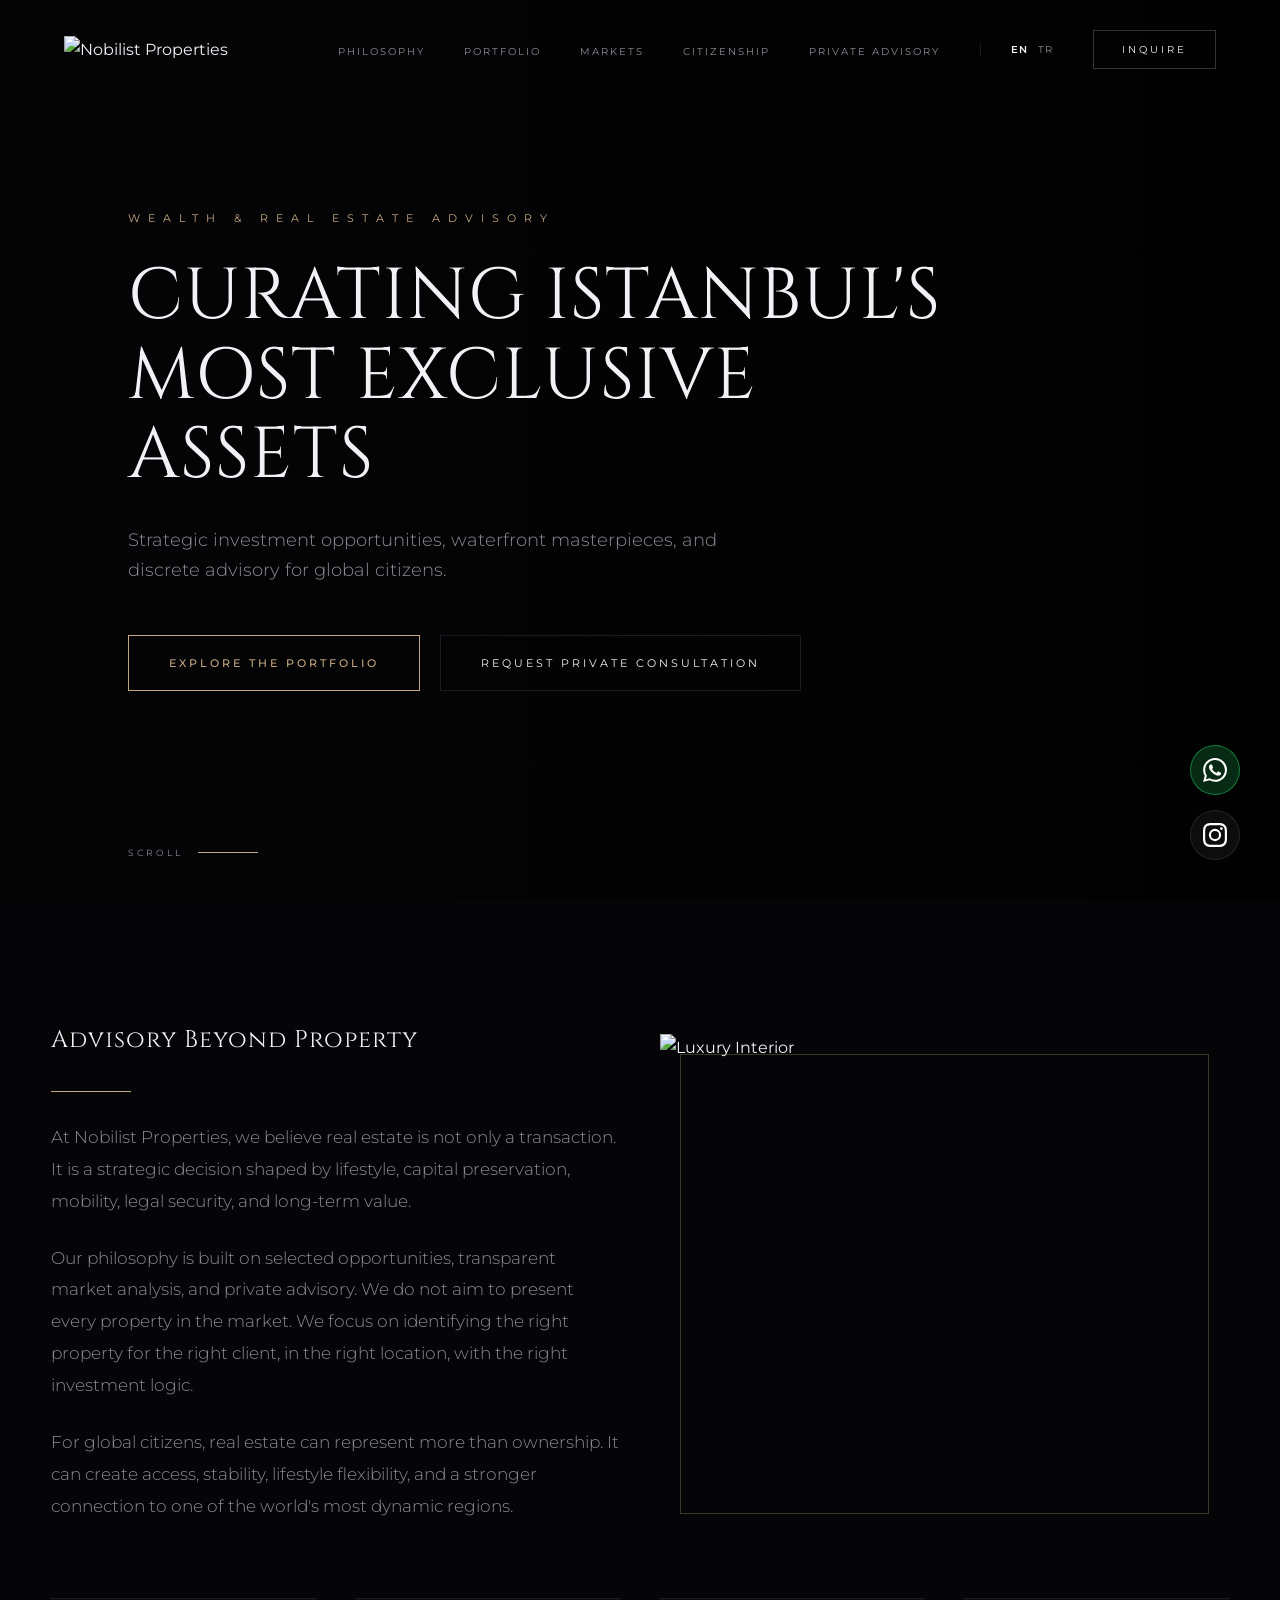
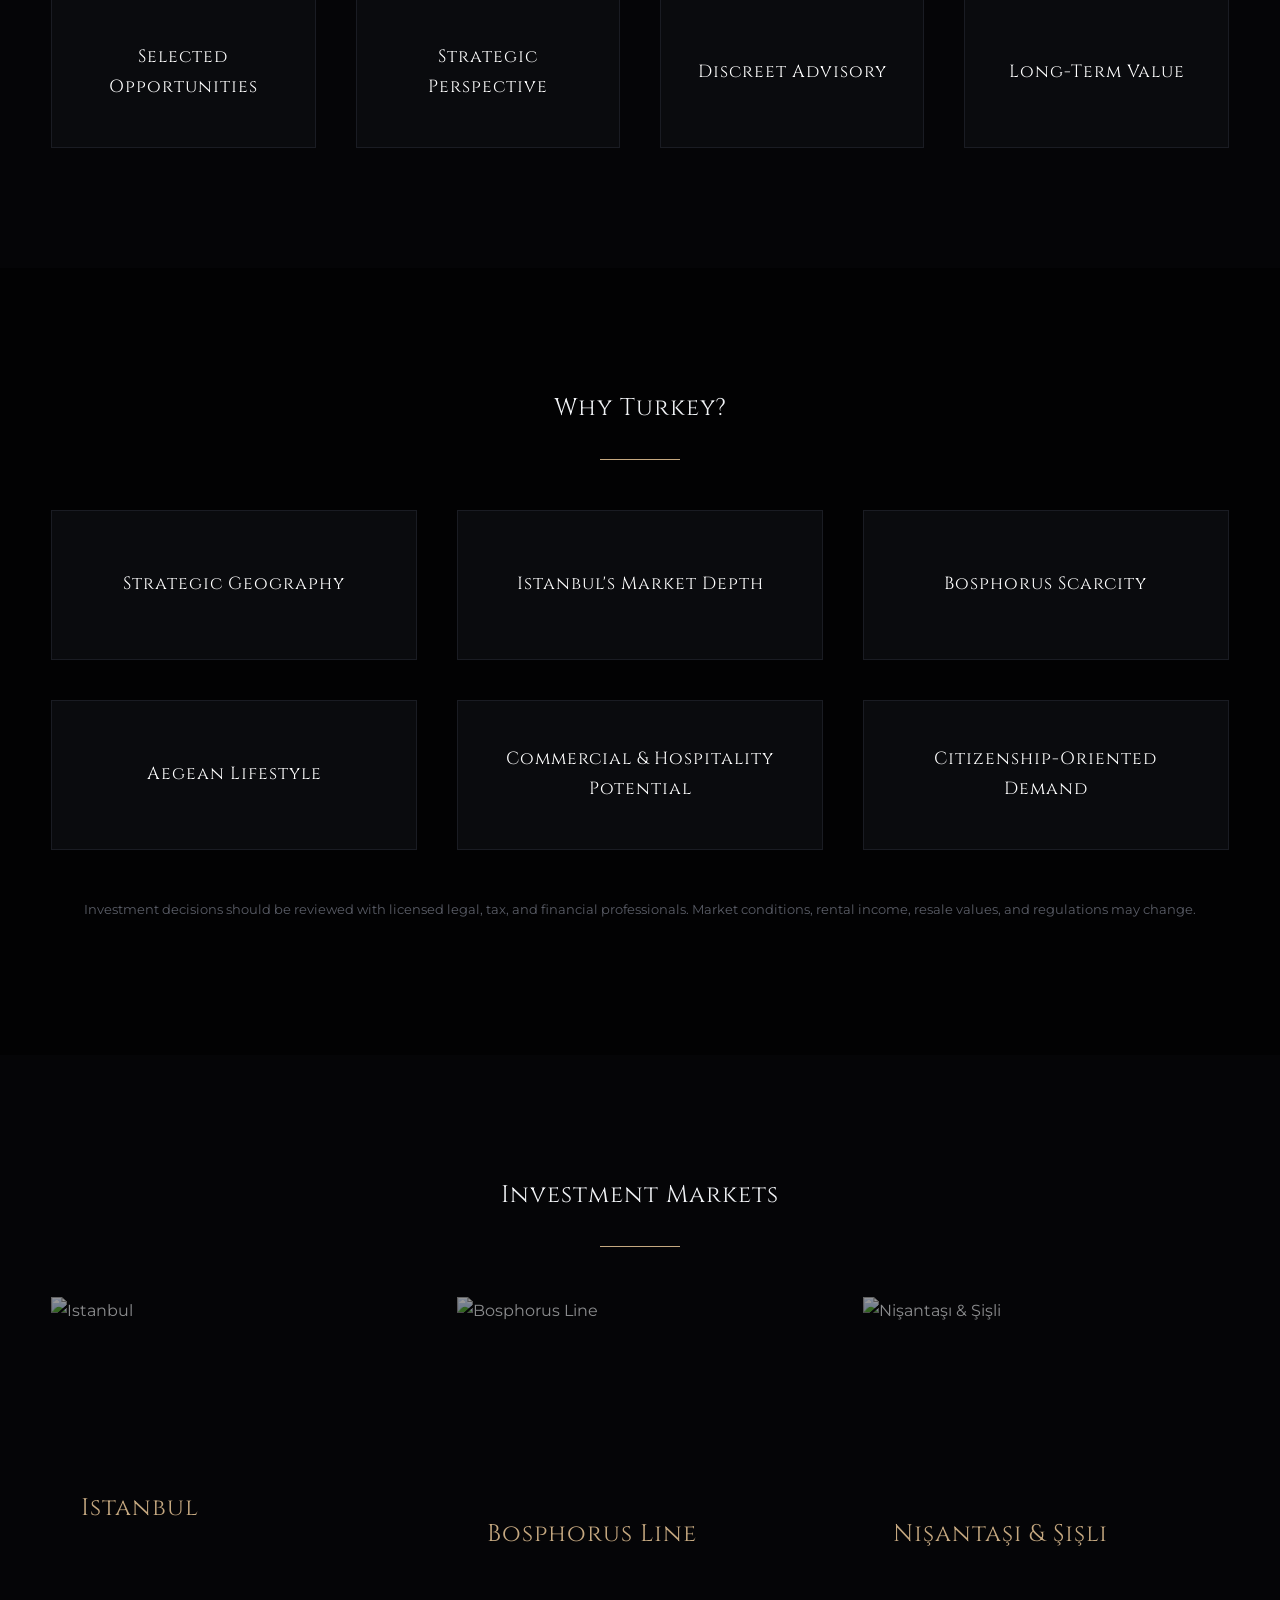
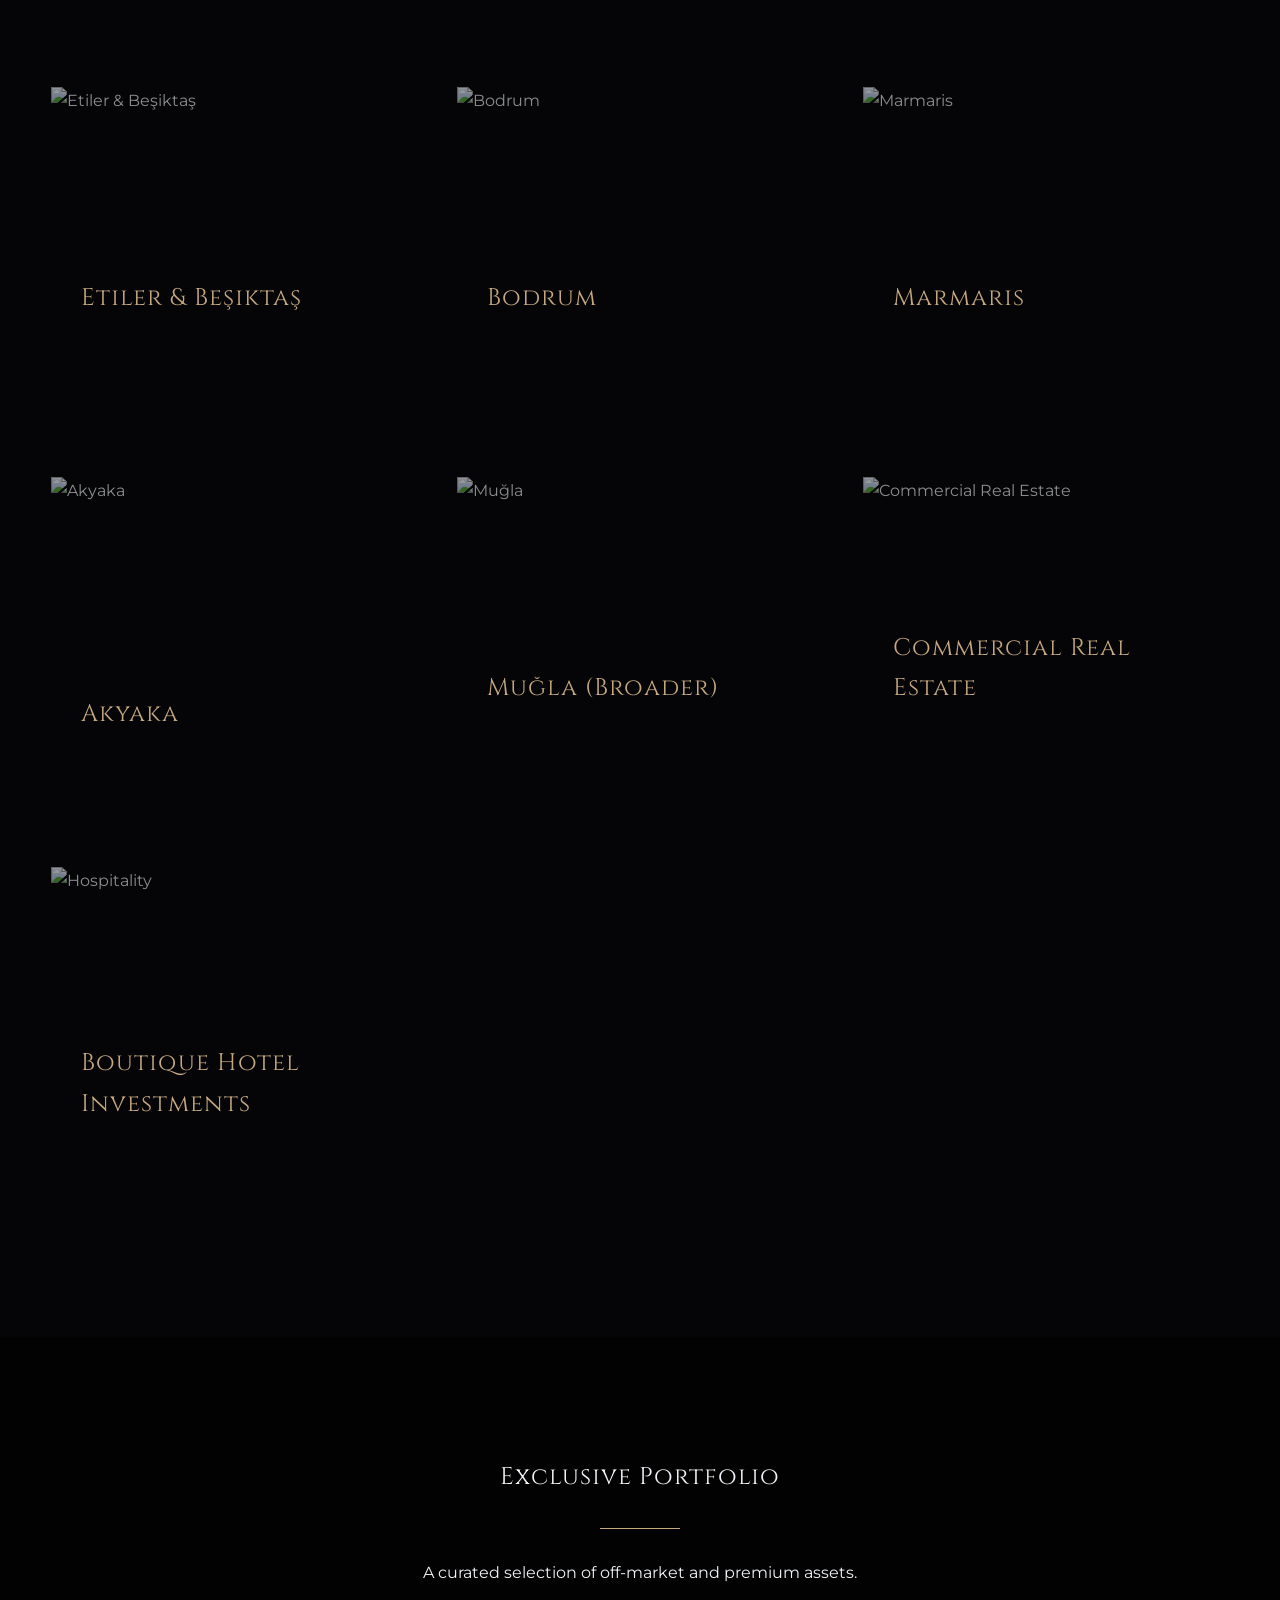
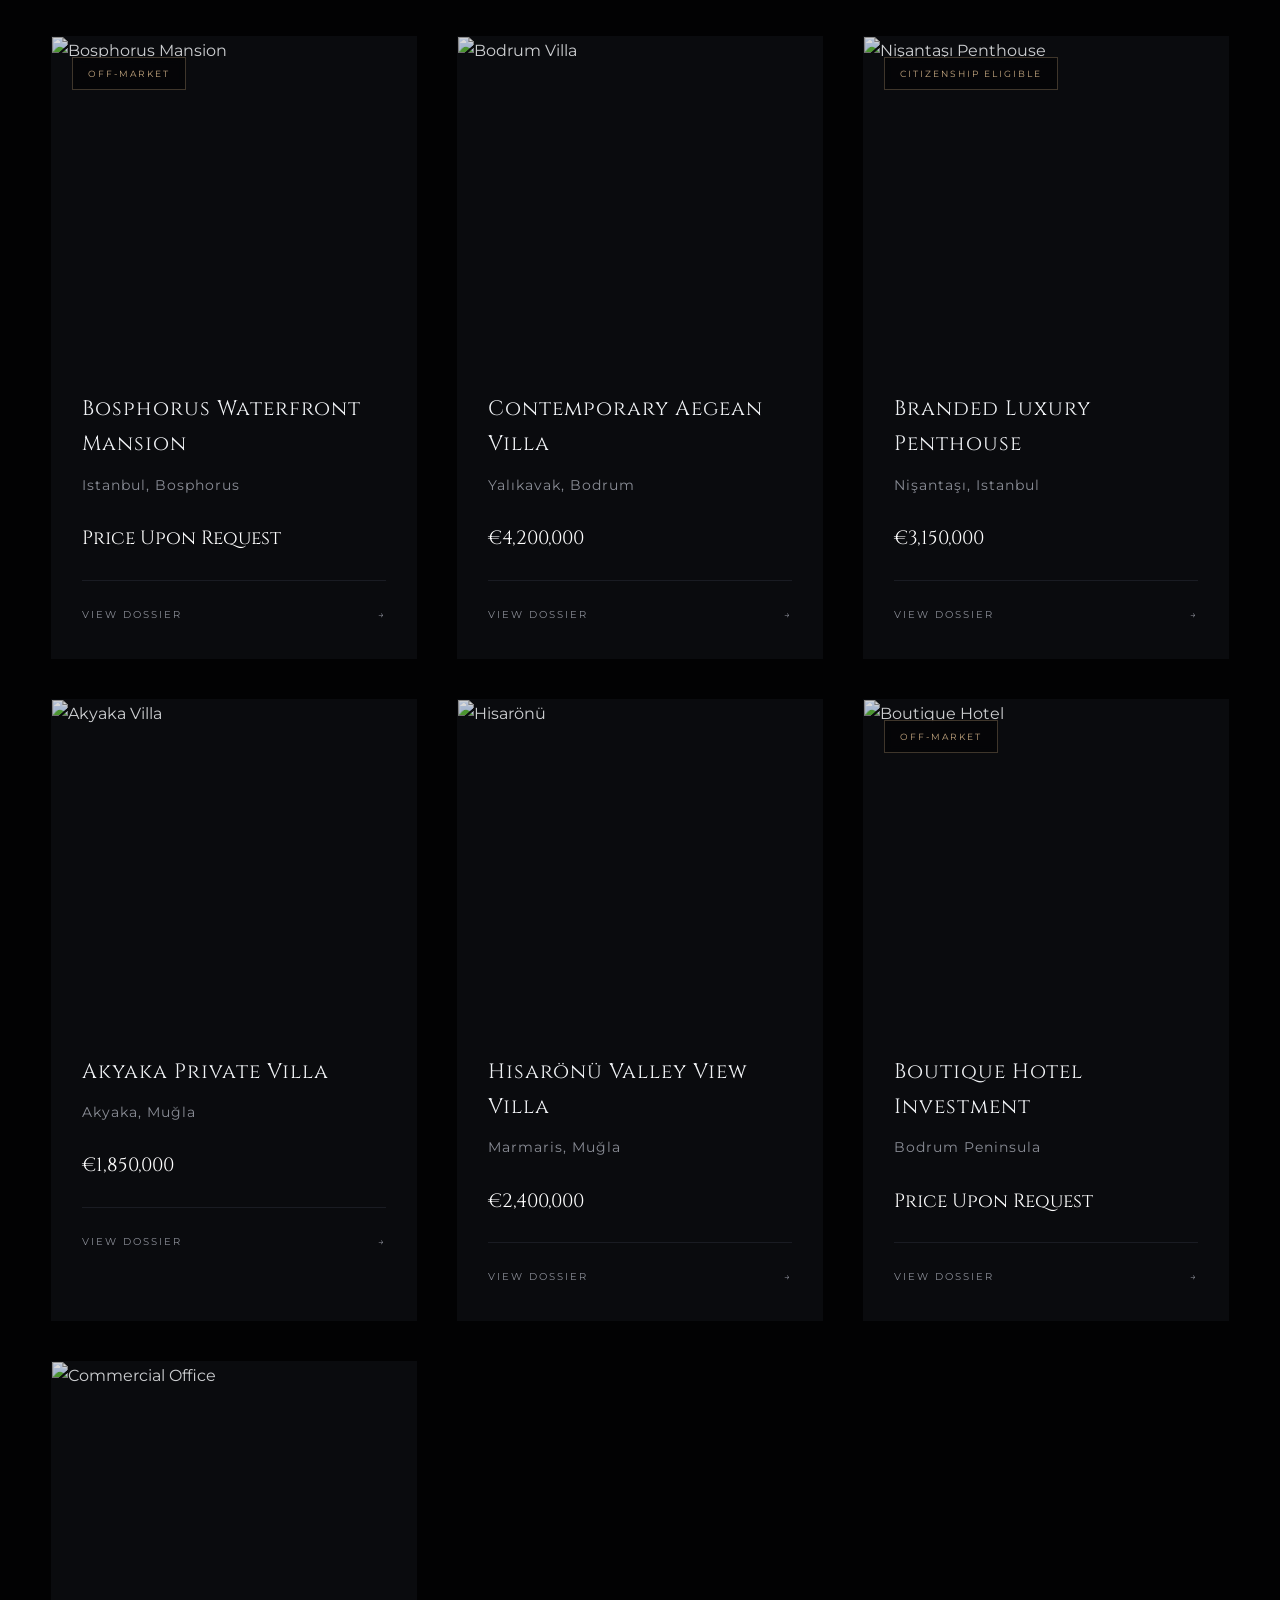
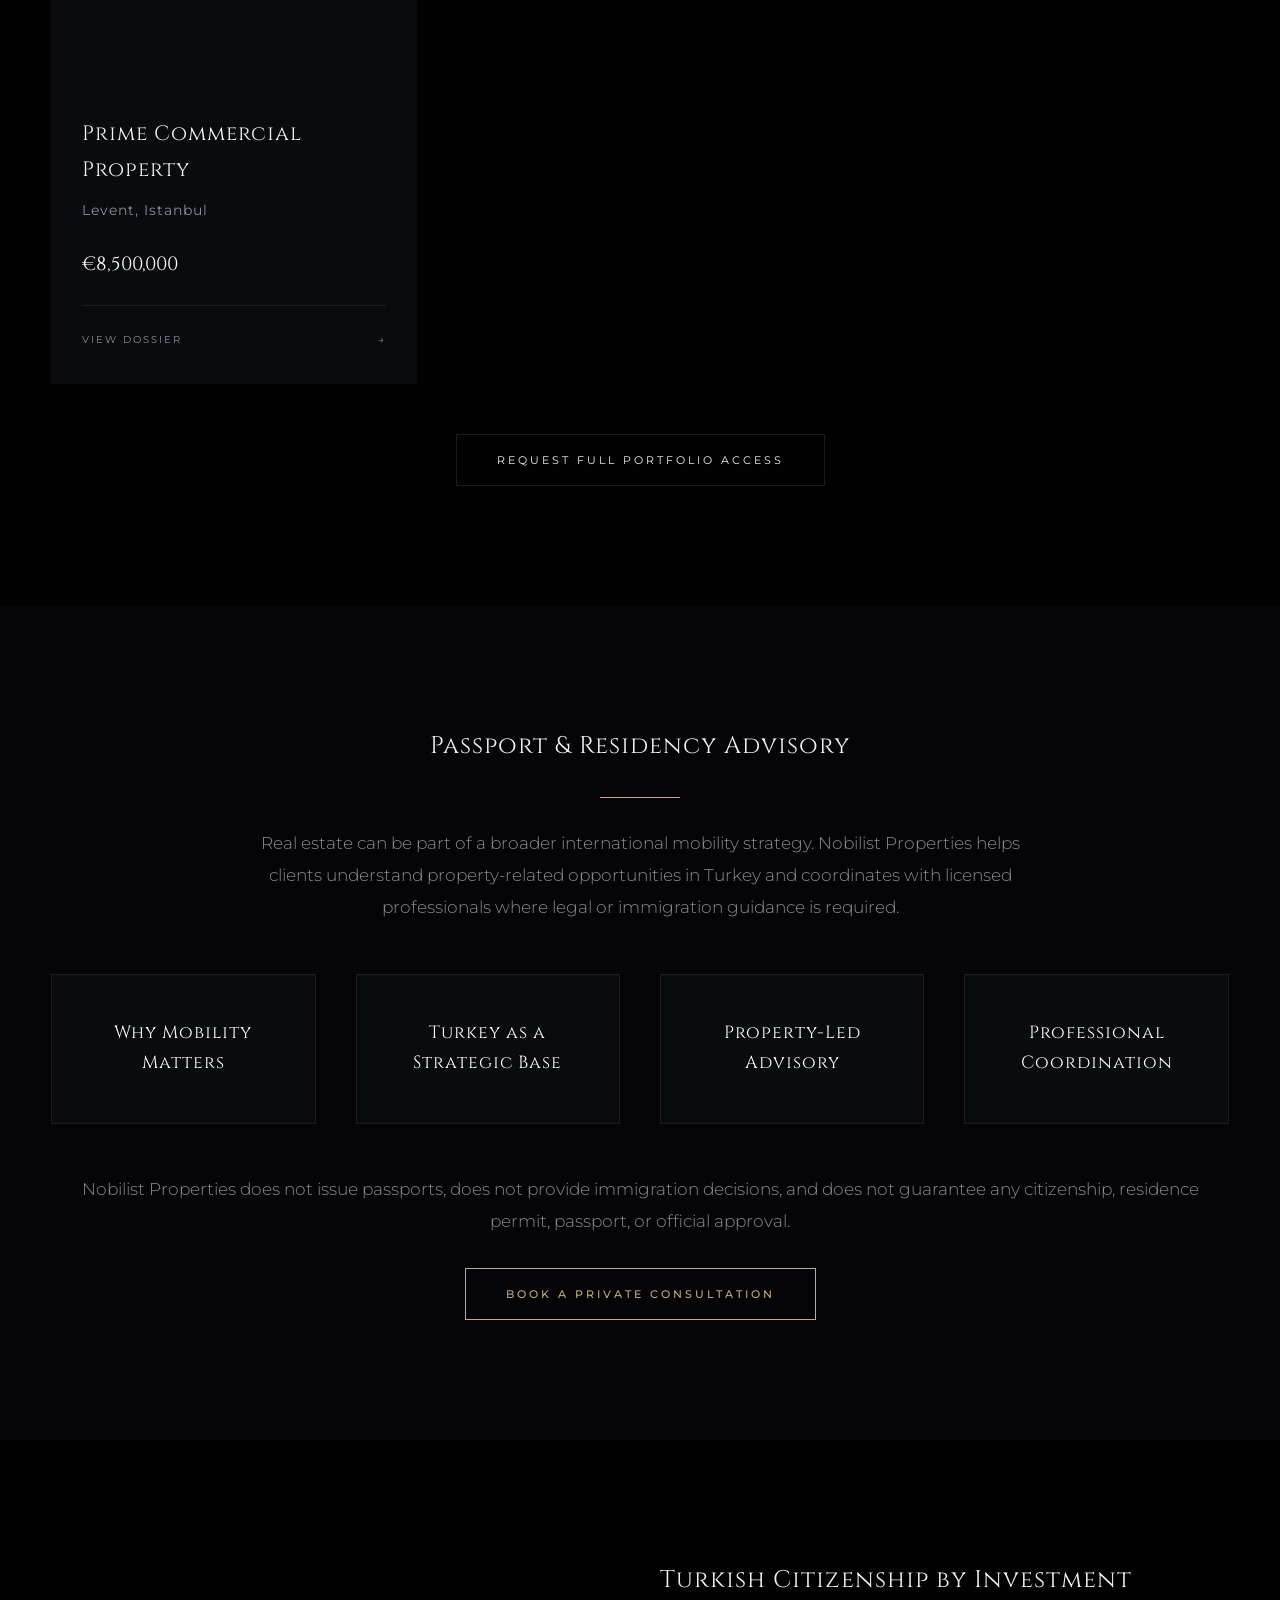
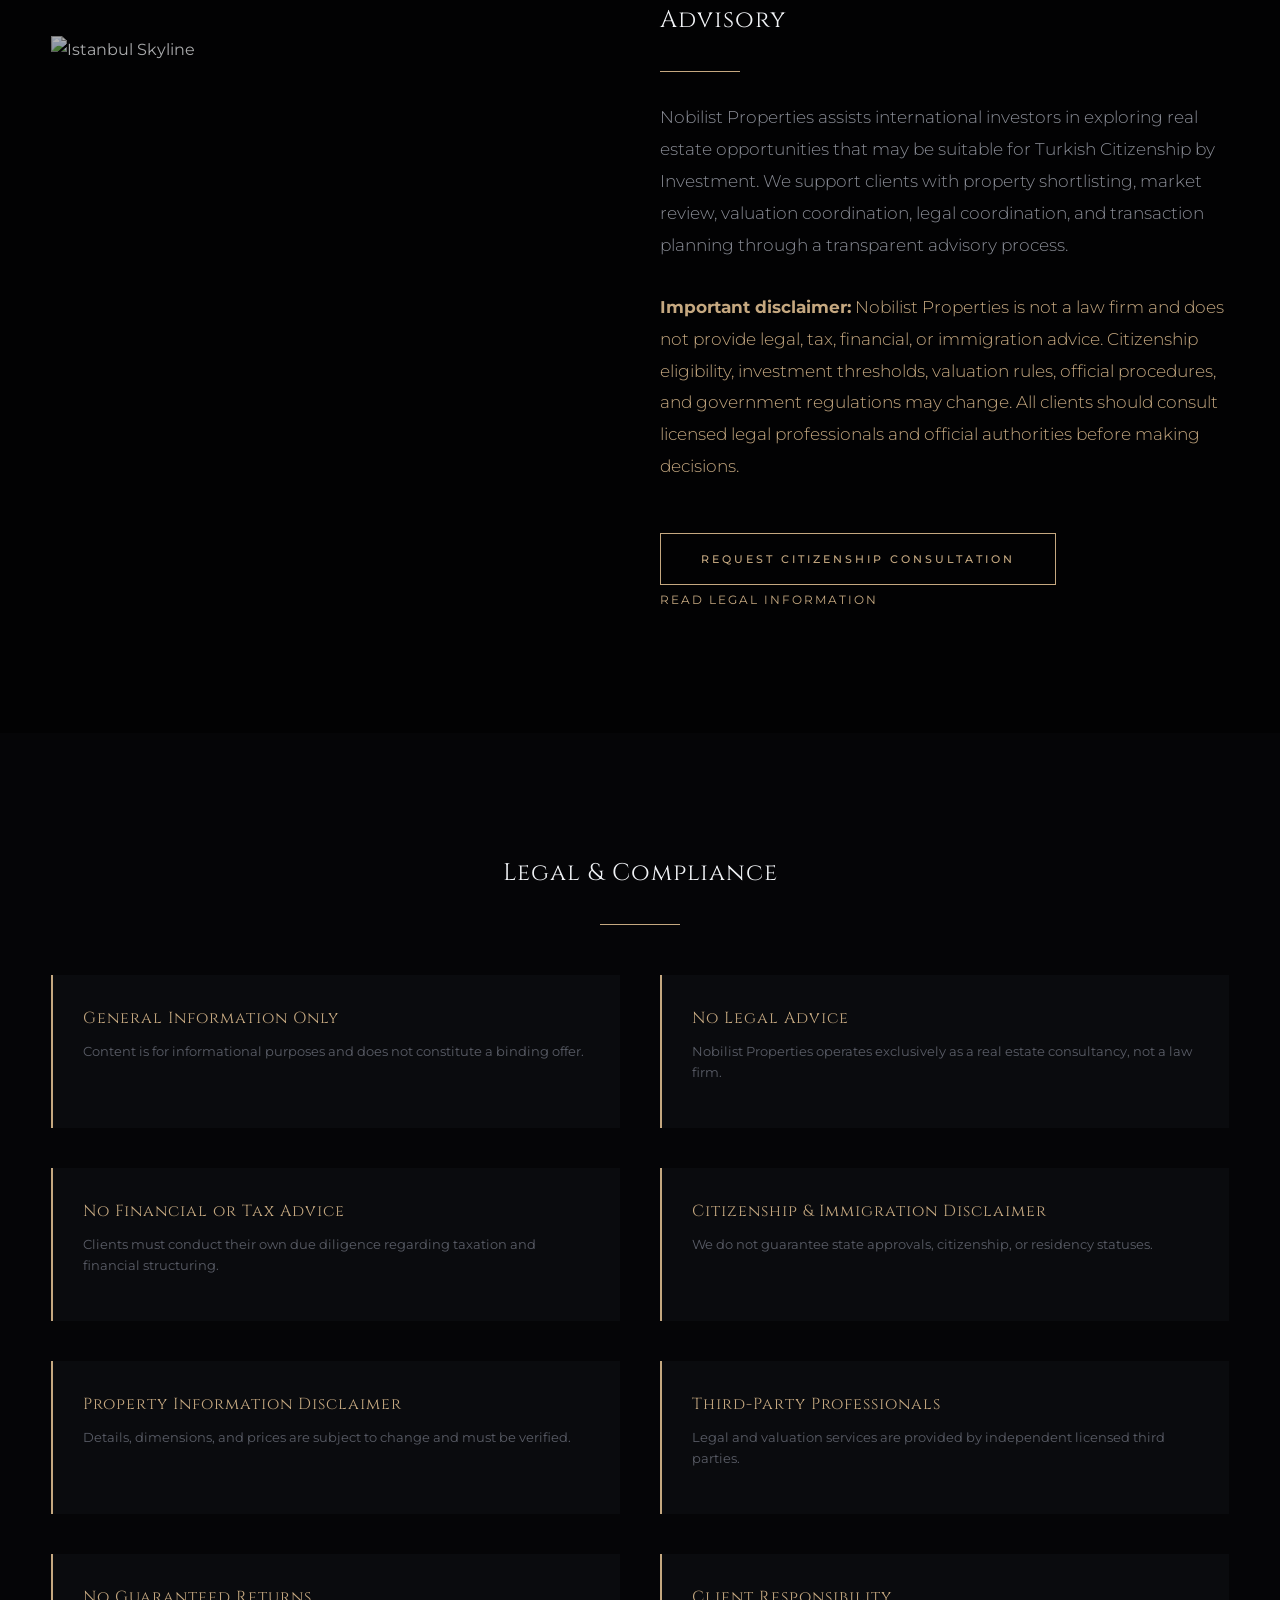
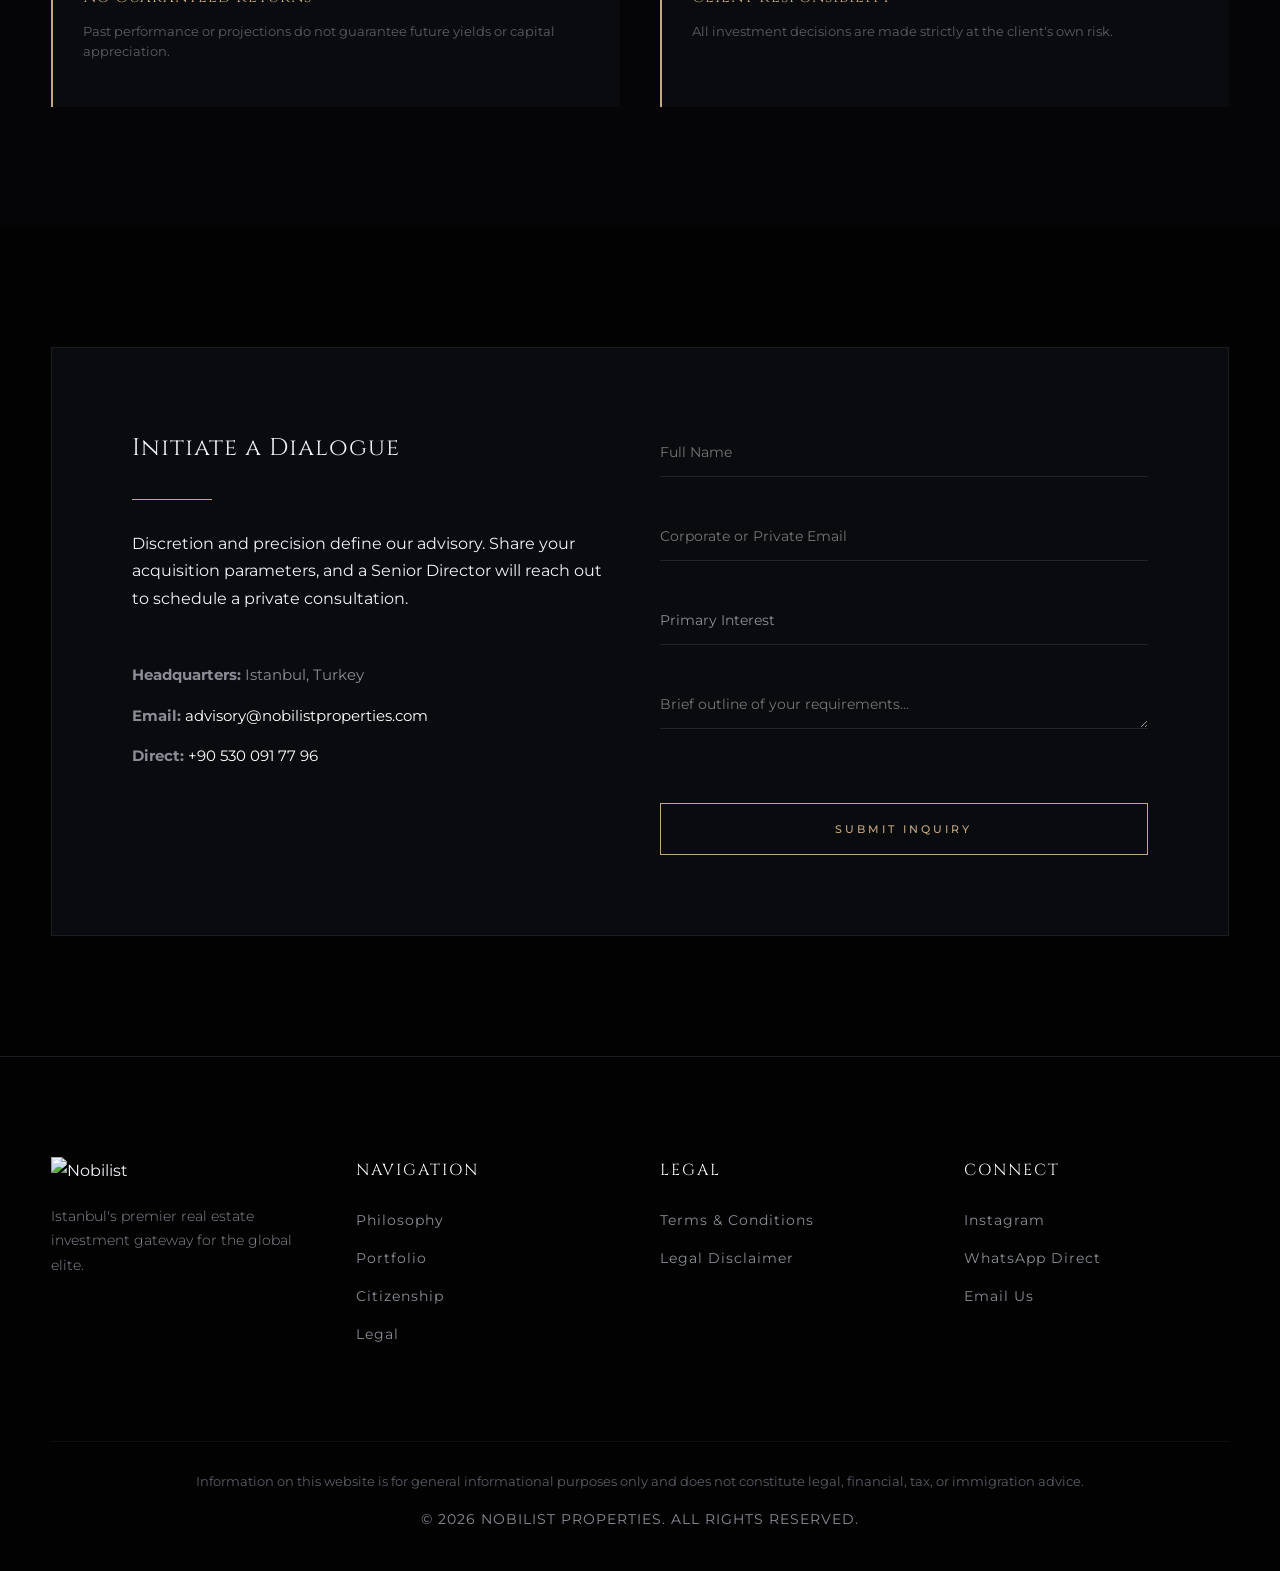
==== commit b731ef34: "Update index.html" ====
--- a/index.html
+++ b/index.html
@@ -6,6 +6,8 @@
     <title data-i18n="site_title">Nobilist Properties | Exclusive Real Estate & Wealth Advisory</title>
     <meta name="description" content="Premium real estate, luxury villas, commercial properties, and advisory for global high-net-worth investors.">
     
+    <link rel="preconnect" href="https://fonts.googleapis.com">
+    <link rel="preconnect" href="https://fonts.gstatic.com" crossorigin>
     <link href="https://fonts.googleapis.com/css2?family=Cinzel:wght@400;500;600;700&family=Montserrat:wght@200;300;400;500;600&display=swap" rel="stylesheet">
     
     <link rel="stylesheet" href="style.css">
@@ -34,7 +36,7 @@
             <button class="btn-outline header-btn" onclick="openModal('contactModal')" data-i18n="btn_inquire">Inquire</button>
         </div>
 
-        <div class="hamburger" id="hamburger" onclick="toggleMobileMenu()">
+        <div class="hamburger" id="hamburger" onclick="toggleMobileMenu()" aria-label="Toggle Menu">
             <span></span><span></span><span></span>
         </div>
     </header>
@@ -48,7 +50,7 @@
             <a href="#legal" onclick="toggleMobileMenu()" data-i18n="nav_legal">Legal</a>
             <a href="#contact" onclick="toggleMobileMenu()" data-i18n="nav_advisory">Private Advisory</a>
             <div class="mobile-langs mt-4">
-                <span class="active lang-btn-mob" data-lang="en">EN</span> | <span class="lang-btn-mob" data-lang="tr">TR</span>
+                <span class="lang-btn-mob active" data-lang="en">EN</span> | <span class="lang-btn-mob" data-lang="tr">TR</span>
             </div>
         </div>
     </div>
@@ -88,19 +90,11 @@
                 </div>
             </div>
             
-            <div class="grid grid-4 mt-4 reveal">
-                <div class="premium-card">
-                    <h4 data-i18n="phil_c1_t">Selected Opportunities</h4>
-                </div>
-                <div class="premium-card">
-                    <h4 data-i18n="phil_c2_t">Strategic Perspective</h4>
-                </div>
-                <div class="premium-card">
-                    <h4 data-i18n="phil_c3_t">Discreet Advisory</h4>
-                </div>
-                <div class="premium-card">
-                    <h4 data-i18n="phil_c4_t">Long-Term Value</h4>
-                </div>
+            <div class="grid grid-4 mt-4 reveal delay-1">
+                <div class="premium-card"><h4 data-i18n="phil_c1_t">Selected Opportunities</h4></div>
+                <div class="premium-card"><h4 data-i18n="phil_c2_t">Strategic Perspective</h4></div>
+                <div class="premium-card"><h4 data-i18n="phil_c3_t">Discreet Advisory</h4></div>
+                <div class="premium-card"><h4 data-i18n="phil_c4_t">Long-Term Value</h4></div>
             </div>
         </div>
     </section>
@@ -198,7 +192,7 @@
                     </div>
                 </div>
                 <div class="market-card">
-                    <img src="assets/commercial-property-istanbul.jpg" alt="Commercial">
+                    <img src="assets/commercial-property-istanbul.jpg" alt="Commercial Real Estate">
                     <div class="market-overlay">
                         <h3 data-i18n="mk_9_t">Commercial Real Estate</h3>
                         <p data-i18n="mk_9_d">Institutional-grade offices and retail spaces.</p>
@@ -273,7 +267,7 @@
                 </div>
 
                 <div class="property-card reveal delay-1" onclick="openPropertyModal('Hisarönü Valley View Villa', 'Marmaris, Muğla', '€2,400,000', 'Estate', '500 m²', 'Expansive valley views with extreme privacy, helipad potential, and a large infinity pool.', 'assets/aegean-villa-pool.jpg')">
-                    <div class="card-img"><img src="assets/aegean-villa-pool.jpg" alt="Hisaronu"></div>
+                    <div class="card-img"><img src="assets/aegean-villa-pool.jpg" alt="Hisarönü"></div>
                     <div class="card-body">
                         <h3 data-i18n="prop5_t">Hisarönü Valley View Villa</h3>
                         <p class="location" data-i18n="prop5_l">Marmaris, Muğla</p>
@@ -284,7 +278,7 @@
 
                 <div class="property-card reveal delay-2" onclick="openPropertyModal('Boutique Hotel Investment', 'Bodrum Peninsula', 'Price Upon Request', 'Commercial / Hospitality', '1200 m²', 'Operating boutique hotel with 18 keys, high occupancy rates, and direct beach access.', 'assets/boutique-hotel-aegean.jpg')">
                     <div class="card-img">
-                        <img src="assets/boutique-hotel-aegean.jpg" alt="Hotel">
+                        <img src="assets/boutique-hotel-aegean.jpg" alt="Boutique Hotel">
                         <div class="badge" data-i18n="badge_offmarket">Off-Market</div>
                     </div>
                     <div class="card-body">
@@ -296,7 +290,7 @@
                 </div>
 
                 <div class="property-card reveal" onclick="openPropertyModal('Prime Commercial Property', 'Levent, Istanbul', '€8,500,000', 'Commercial Office', '1500 m²', 'Grade A office space in Istanbul’s central business district with secure long-term corporate tenants.', 'assets/commercial-property-istanbul.jpg')">
-                    <div class="card-img"><img src="assets/commercial-property-istanbul.jpg" alt="Commercial"></div>
+                    <div class="card-img"><img src="assets/commercial-property-istanbul.jpg" alt="Commercial Office"></div>
                     <div class="card-body">
                         <h3 data-i18n="prop7_t">Prime Commercial Property</h3>
                         <p class="location" data-i18n="prop7_l">Levent, Istanbul</p>
@@ -493,7 +487,7 @@
     <div class="modal" id="propertyModal">
         <div class="modal-overlay" onclick="closeModal('propertyModal')"></div>
         <div class="modal-content modal-lg">
-            <button class="modal-close" onclick="closeModal('propertyModal')">&times;</button>
+            <button class="modal-close" onclick="closeModal('propertyModal')" aria-label="Close">&times;</button>
             <div class="grid grid-2 no-gap h-100 align-center-modal">
                 <div class="modal-image">
                     <img id="pm-img" src="" alt="Property">
@@ -527,7 +521,7 @@
     <div class="modal" id="contactModal">
         <div class="modal-overlay" onclick="closeModal('contactModal')"></div>
         <div class="modal-content">
-            <button class="modal-close" onclick="closeModal('contactModal')">&times;</button>
+            <button class="modal-close" onclick="closeModal('contactModal')" aria-label="Close">&times;</button>
             <h2 class="section-title text-center" data-i18n="mod_cont_title">Private Inquiry</h2>
             <div class="divider mx-auto mb-4"></div>
             <form onsubmit="validateAndSubmit(event, 'modalSuccess')">
@@ -554,7 +548,7 @@
     <div class="modal" id="investmentModal">
         <div class="modal-overlay" onclick="closeModal('investmentModal')"></div>
         <div class="modal-content">
-            <button class="modal-close" onclick="closeModal('investmentModal')">&times;</button>
+            <button class="modal-close" onclick="closeModal('investmentModal')" aria-label="Close">&times;</button>
             <h2 class="section-title text-center" data-i18n="mod_inv_title">Citizenship Consultation</h2>
             <div class="divider mx-auto mb-3"></div>
             <p class="text-center mb-4" style="color:var(--text-muted); font-size: 0.95rem;" data-i18n="mod_inv_desc">Request a private briefing regarding eligible luxury assets and advisory coordination.</p>
@@ -576,7 +570,7 @@
     <div class="modal" id="legalModal">
         <div class="modal-overlay" onclick="closeModal('legalModal')"></div>
         <div class="modal-content">
-            <button class="modal-close" onclick="closeModal('legalModal')">&times;</button>
+            <button class="modal-close" onclick="closeModal('legalModal')" aria-label="Close">&times;</button>
             <h2 class="section-title" data-i18n="mod_leg_title">Legal & Compliance</h2>
             <div class="divider mb-4"></div>
             <div class="legal-scroll">
--- a/style.css
+++ b/style.css
@@ -24,7 +24,7 @@
 
 /* UTILITIES */
 .container { max-width: 1400px; margin: 0 auto; padding: 0 4vw; }
-.section-padding { padding: 150px 0; }
+.section-padding { padding: 120px 0; }
 .bg-darker { background-color: var(--bg-darker); }
 .text-center { text-align: center; }
 .mt-1 { margin-top: 10px; } .mt-2 { margin-top: 20px; } .mt-3 { margin-top: 30px; } .mt-4 { margin-top: 50px; }
@@ -39,9 +39,9 @@
 .text-center .divider { margin-left: auto; margin-right: auto; }
 
 /* GRIDS */
-.grid { display: grid; gap: 60px; }
+.grid { display: grid; gap: 40px; }
 .grid-2 { grid-template-columns: repeat(2, 1fr); }
-.grid-3 { grid-template-columns: repeat(auto-fit, minmax(350px, 1fr)); }
+.grid-3 { grid-template-columns: repeat(auto-fit, minmax(320px, 1fr)); }
 .grid-4 { grid-template-columns: repeat(auto-fit, minmax(250px, 1fr)); }
 
 /* SCROLL REVEAL ANIMATIONS */
@@ -66,7 +66,6 @@
 header { position: fixed; top: 0; width: 100%; padding: 30px 5vw; display: flex; justify-content: space-between; align-items: center; z-index: 1000; transition: var(--transition-slow); border-bottom: 1px solid transparent; }
 header.scrolled { background: rgba(5, 5, 7, 0.95); padding: 20px 5vw; border-bottom: 1px solid rgba(255,255,255,0.05); backdrop-filter: blur(15px); }
 
-/* Fixed Logo Size */
 .brand-logo { max-height: 45px; width: auto; transition: var(--transition-fast); }
 header.scrolled .brand-logo { max-height: 35px; }
 
@@ -95,11 +94,11 @@
 .mobile-langs span { font-size: 12px; margin: 0 15px; color: var(--text-muted); letter-spacing: 2px; cursor: pointer; }
 .mobile-langs span.active { color: var(--gold); font-weight: 600; }
 
-/* HERO - Video Background Fixed */
+/* HERO */
 .hero { height: 100vh; position: relative; display: flex; align-items: center; overflow: hidden; background: #000; }
-.hero-video { position: absolute; top: 0; left: 0; width: 100%; height: 100%; object-fit: cover; z-index: 0; filter: brightness(0.7); }
+.hero-video { position: absolute; top: 0; left: 0; width: 100%; height: 100%; object-fit: cover; z-index: 0; filter: brightness(0.6); }
 .hero-overlay { position: absolute; inset: 0; background: linear-gradient(90deg, rgba(5,5,7,0.95) 0%, rgba(5,5,7,0.6) 50%, rgba(5,5,7,0.2) 100%); z-index: 1; }
-.hero-content { position: relative; z-index: 2; margin-left: 10vw; max-width: 800px; }
+.hero-content { position: relative; z-index: 2; margin-left: 10vw; max-width: 850px; }
 .hero-subtitle { color: var(--gold); font-size: 11px; letter-spacing: 8px; text-transform: uppercase; margin-bottom: 30px; display: block; }
 .hero-title { font-size: 4.5rem; line-height: 1.1; margin-bottom: 30px; text-transform: uppercase; }
 .hero-desc { font-size: 1.1rem; color: var(--text-muted); margin-bottom: 50px; font-weight: 300; max-width: 600px; }
@@ -111,42 +110,51 @@
 .scroll-indicator .line::after { content: ''; position: absolute; top: 0; left: 0; width: 100%; height: 100%; background: var(--gold); animation: scrollLine 2s infinite cubic-bezier(0.16, 1, 0.3, 1); }
 @keyframes scrollLine { 0% { transform: translateX(-100%); } 100% { transform: translateX(100%); } }
 
-/* ABOUT */
-.about-text p { font-size: 1.1rem; color: var(--text-muted); margin-bottom: 25px; font-weight: 300; line-height: 1.9; }
-.about-image { position: relative; overflow: hidden; height: 600px; }
+/* ABOUT & TEXT SECTIONS */
+.about-text p, .citizenship-text p, .passport p { font-size: 1.05rem; color: var(--text-muted); margin-bottom: 25px; font-weight: 300; line-height: 1.9; }
+.about-image { position: relative; overflow: hidden; height: 500px; }
 .about-image img { width: 100%; height: 100%; object-fit: cover; }
 .about-image::after { content: ''; position: absolute; inset: 0; border: 1px solid rgba(197, 168, 128, 0.3); margin: 20px; pointer-events: none; }
 
+/* PREMIUM CARDS (Philosophy, Why Turkey, Passport) */
+.premium-card { padding: 40px 30px; background: var(--bg-card); border: 1px solid var(--border-color); text-align: center; transition: var(--transition-slow); position: relative; overflow: hidden; display: flex; align-items: center; justify-content: center; min-height: 150px; }
+.premium-card::before { content: ''; position: absolute; top: 0; left: 0; width: 100%; height: 2px; background: var(--gold); transform: scaleX(0); transition: var(--transition-slow); }
+.premium-card:hover::before { transform: scaleX(1); }
+.premium-card:hover { transform: translateY(-5px); border-color: rgba(197, 168, 128, 0.3); box-shadow: 0 10px 30px rgba(0,0,0,0.5); }
+.premium-card h4 { font-size: 1.1rem; color: #fff; letter-spacing: 1px; margin: 0; }
+
 /* PROPERTY CARDS */
 .property-card { background: var(--bg-card); cursor: pointer; transition: var(--transition-slow); border: 1px solid transparent; }
-.property-card:hover { border-color: var(--border-color); transform: translateY(-15px); }
-.card-img { height: 350px; position: relative; overflow: hidden; }
+.property-card:hover { border-color: var(--border-color); transform: translateY(-10px); }
+.card-img { height: 320px; position: relative; overflow: hidden; }
 .card-img img { width: 100%; height: 100%; object-fit: cover; transition: transform 1.2s cubic-bezier(0.16, 1, 0.3, 1); filter: brightness(0.85); }
 .property-card:hover .card-img img { transform: scale(1.08); filter: brightness(1); }
-.badge { position: absolute; top: 25px; left: 25px; background: rgba(5,5,7,0.8); color: var(--gold); font-size: 9px; text-transform: uppercase; letter-spacing: 2px; padding: 8px 15px; border: 1px solid rgba(197,168,128,0.3); backdrop-filter: blur(5px); }
-.card-body { padding: 40px 35px; }
-.card-body h3 { font-size: 1.4rem; margin-bottom: 10px; transition: var(--transition-fast); }
+.badge { position: absolute; top: 20px; left: 20px; background: rgba(5,5,7,0.9); color: var(--gold); font-size: 9px; text-transform: uppercase; letter-spacing: 2px; padding: 8px 15px; border: 1px solid rgba(197,168,128,0.3); backdrop-filter: blur(5px); }
+.card-body { padding: 35px 30px; }
+.card-body h3 { font-size: 1.3rem; margin-bottom: 10px; transition: var(--transition-fast); }
 .property-card:hover .card-body h3 { color: var(--gold); }
 .location { color: var(--text-muted); font-size: 0.9rem; margin-bottom: 25px; letter-spacing: 1px; }
 .price { font-size: 1.2rem; color: #fff; font-family: var(--font-display); padding-bottom: 25px; border-bottom: 1px solid var(--border-color); margin-bottom: 25px; }
 .card-footer { display: flex; justify-content: space-between; font-size: 10px; text-transform: uppercase; letter-spacing: 2px; color: var(--text-muted); transition: var(--transition-fast); }
 .property-card:hover .card-footer { color: var(--gold); }
 
+/* MARKET CARDS */
+.market-card { position: relative; height: 350px; overflow: hidden; cursor: pointer; }
+.market-card img { width: 100%; height: 100%; object-fit: cover; transition: transform 1.5s ease; filter: brightness(0.6); }
+.market-overlay { position: absolute; inset: 0; background: linear-gradient(to top, rgba(5,5,7,0.95), transparent); padding: 40px 30px; display: flex; flex-direction: column; justify-content: flex-end; transition: var(--transition-slow); }
+.market-card:hover img { transform: scale(1.1); filter: brightness(0.4); }
+.market-card h3 { font-size: 1.5rem; color: var(--gold); margin-bottom: 10px; transform: translateY(20px); transition: var(--transition-slow); }
+.market-card p { color: #fff; font-size: 0.95rem; font-weight: 300; opacity: 0; transform: translateY(20px); transition: var(--transition-slow); margin-bottom: 15px; }
+.market-card button { opacity: 0; transform: translateY(20px); transition: var(--transition-slow); }
+.market-card:hover h3, .market-card:hover p, .market-card:hover button { opacity: 1; transform: translateY(0); }
+
 /* CITIZENSHIP */
 .image-stack { position: relative; height: 500px; }
-.img-back { width: 90%; height: 100%; object-fit: cover; position: absolute; right: 0; filter: grayscale(40%); }
-.luxury-list { list-style: none; }
-.luxury-list li { margin-bottom: 20px; color: var(--text-muted); padding-left: 30px; position: relative; font-weight: 300; }
-.luxury-list li::before { content: ''; position: absolute; left: 0; top: 10px; width: 12px; height: 1px; background: var(--gold); }
-
-/* SERVICES */
-.service-card { padding: 50px 40px; border: 1px solid var(--border-color); transition: var(--transition-slow); position: relative; overflow: hidden; background: var(--bg-card); }
-.service-card::before { content: ''; position: absolute; top: 0; left: 0; width: 100%; height: 2px; background: var(--gold); transform: scaleX(0); transform-origin: left; transition: var(--transition-slow); }
-.service-card:hover::before { transform: scaleX(1); }
-.service-icon { display: block; font-family: var(--font-display); font-size: 2rem; color: rgba(255,255,255,0.1); margin-bottom: 30px; transition: var(--transition-slow); }
-.service-card:hover .service-icon { color: var(--gold); }
-.service-card h3 { font-size: 1.5rem; margin-bottom: 20px; }
-.service-card p { color: var(--text-muted); font-size: 0.95rem; font-weight: 300; }
+.img-back { width: 100%; height: 100%; object-fit: cover; filter: grayscale(20%) brightness(0.7); }
+
+/* LEGAL COMPLIANCE BLOCK */
+.compliance-block { background: var(--bg-card); padding: 30px; border-left: 2px solid var(--gold); }
+.compliance-block h4 { color: var(--gold); font-size: 1rem; margin-bottom: 10px; }
 
 /* CONTACT FORM */
 .glass-panel { padding: 80px; border: 1px solid var(--border-color); background: var(--bg-card); }
@@ -167,7 +175,7 @@
 .footer-links a { display: block; color: var(--text-muted); margin-bottom: 15px; font-size: 0.85rem; letter-spacing: 1px; transition: var(--transition-fast); }
 .footer-links a:hover { color: var(--gold); }
 .footer-bottom { margin-top: 80px; padding-top: 30px; border-top: 1px solid rgba(255,255,255,0.05); text-align: center; }
-.legal-sm { color: #4a4d57; font-size: 0.75rem; margin-bottom: 15px; }
+.legal-sm { color: #5a5d67; font-size: 0.8rem; margin-bottom: 15px; line-height: 1.6; }
 .copyright { color: var(--text-muted); font-size: 0.85rem; letter-spacing: 1px; text-transform: uppercase; }
 
 /* FLOATING ACTIONS */
@@ -188,7 +196,6 @@
 .modal-close { position: absolute; top: 25px; right: 30px; font-size: 30px; color: var(--text-muted); transition: var(--transition-fast); z-index: 10; }
 .modal-close:hover { color: #fff; transform: rotate(90deg); }
 
-/* Property Modal Fixes */
 .align-center-modal { align-items: stretch; height: 100%; }
 .modal-image { flex: 1; border-right: 1px solid var(--border-color); min-height: 300px; display: flex; }
 .modal-image img { width: 100%; height: 100%; object-fit: cover; }
@@ -210,7 +217,7 @@
 @media (max-width: 1024px) {
     .hero-title { font-size: 3.5rem; }
     .glass-panel { padding: 50px 40px; }
-    .grid-2 { grid-template-columns: 1fr; }
+    .grid-2, .grid-3, .grid-4 { grid-template-columns: 1fr; }
     .modal-image { display: none; }
     .modal-lg { height: auto; max-height: 85vh; }
 }
@@ -222,8 +229,7 @@
     .hamburger { display: flex; }
     .hero-title { font-size: 2.5rem; }
     .hero-ctas { flex-direction: column; }
-    .section-padding { padding: 100px 0; }
-    .grid { gap: 40px; }
+    .section-padding { padding: 80px 0; }
     .floating-actions { bottom: 20px; right: 20px; }
     .modal-content { padding: 40px 30px; }
     .modal-info-inner { padding: 30px 20px; }
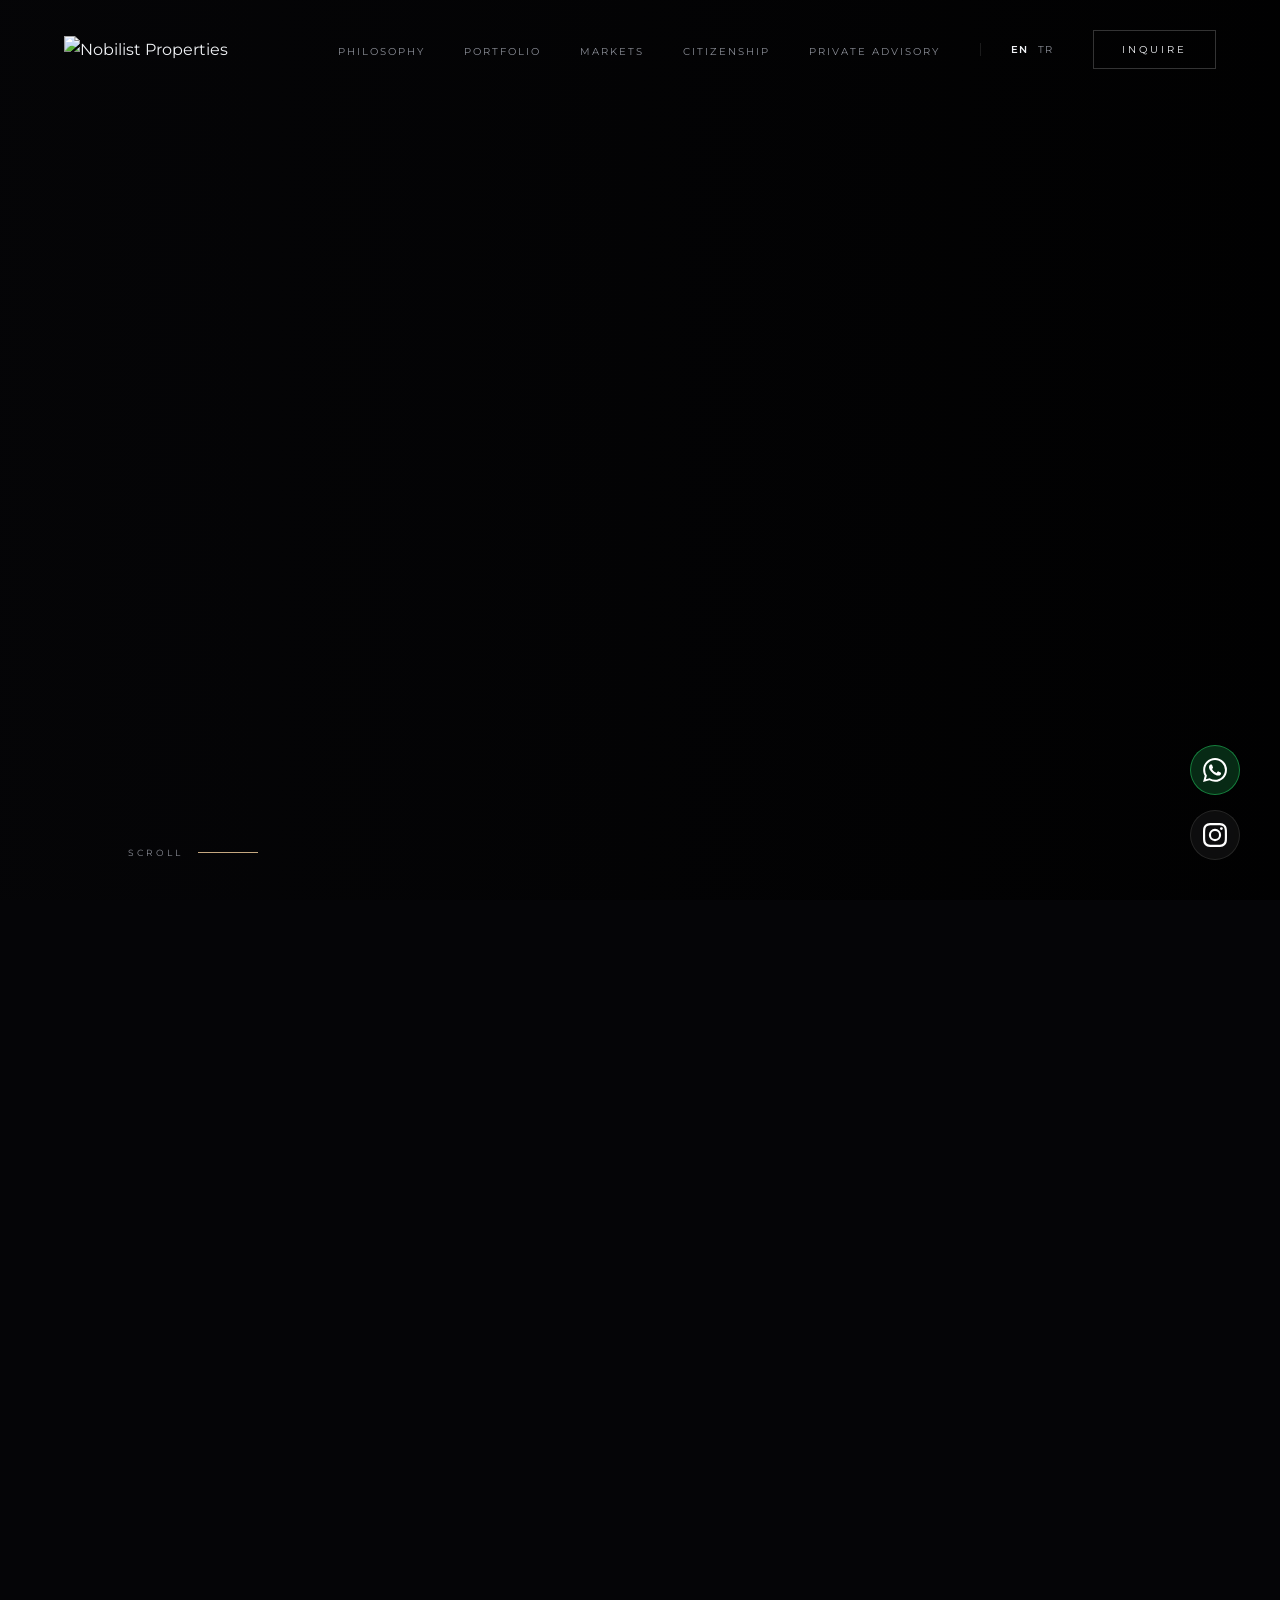
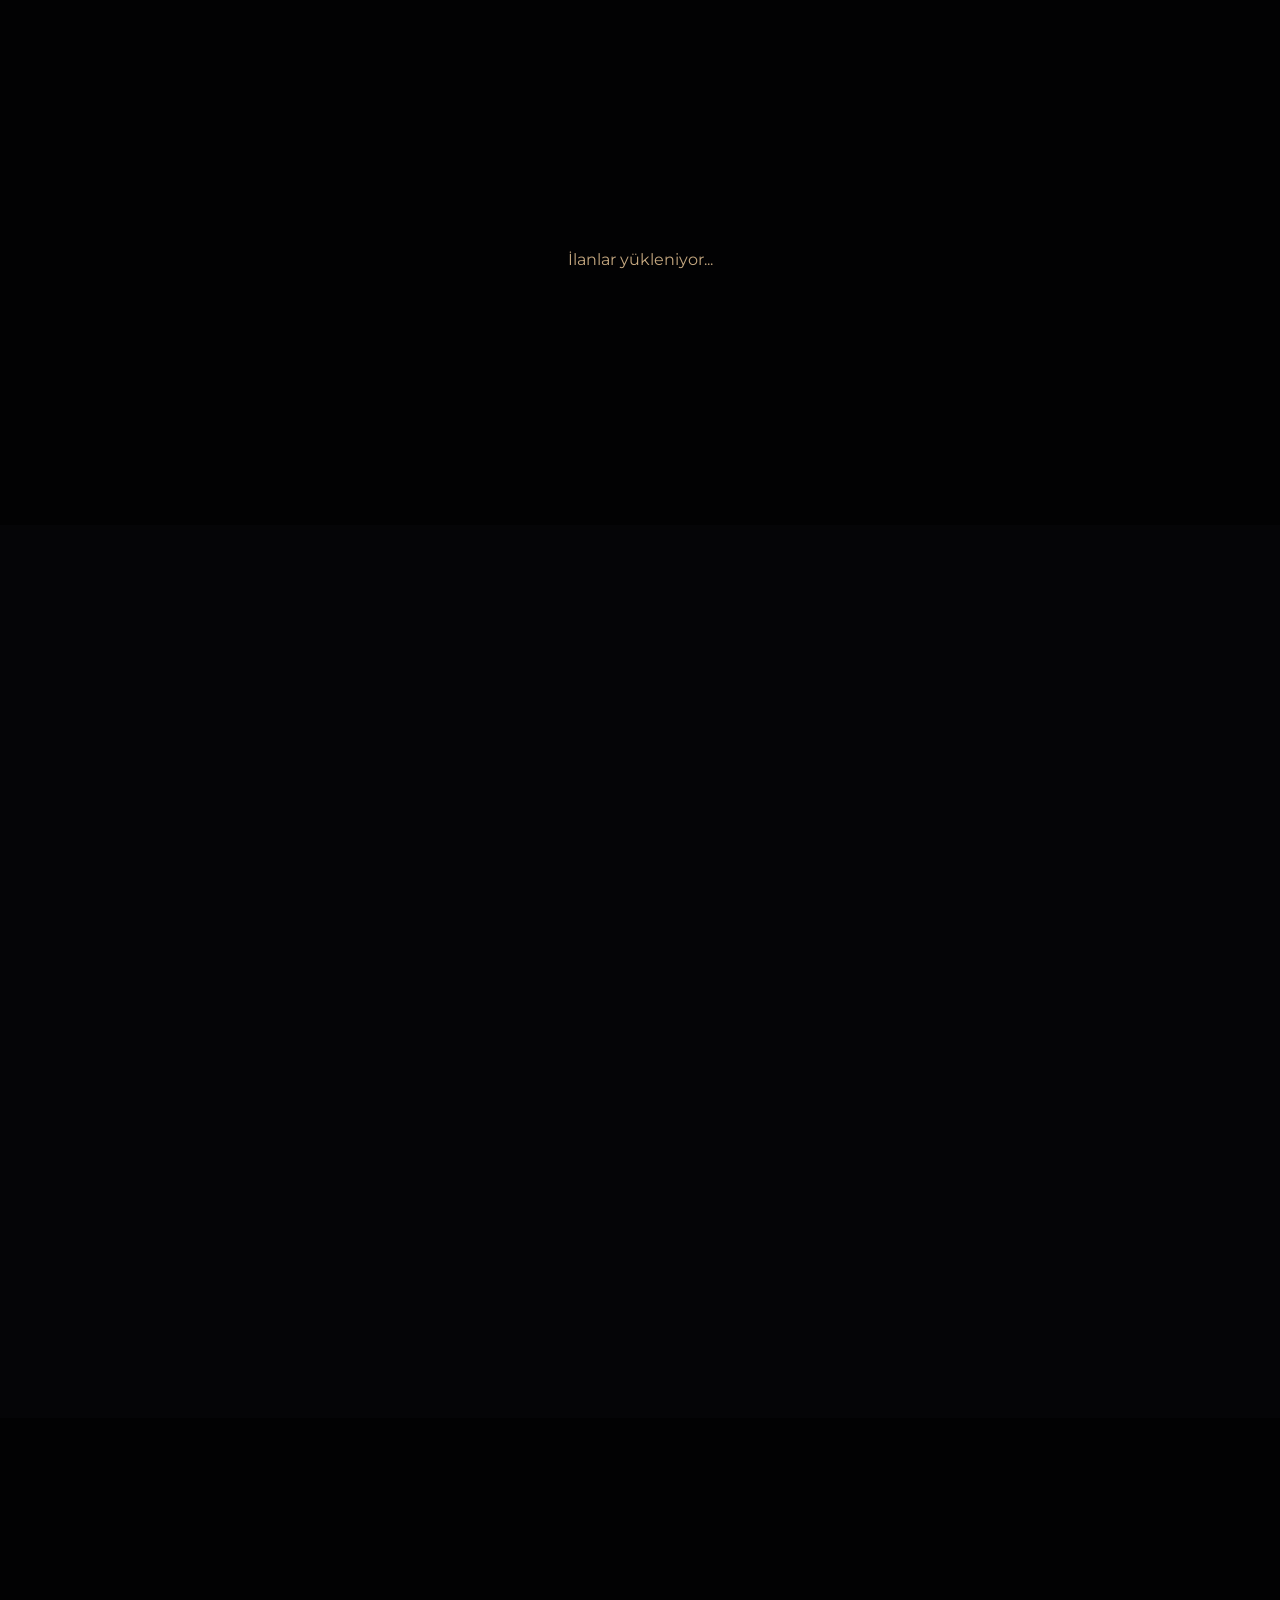
==== commit fde6abff: "Update index.html" ====
--- a/index.html
+++ b/index.html
@@ -219,85 +219,8 @@
                 <p class="subtitle" data-i18n="port_sub">A curated selection of off-market and premium assets.</p>
             </div>
             
-            <div class="grid grid-3 mt-4">
-                <div class="property-card reveal" onclick="openPropertyModal('Bosphorus Waterfront Mansion', 'Istanbul, Bosphorus', 'Price Upon Request', 'Waterfront Mansion', '850 m²', 'A rare waterfront masterpiece offering uninterrupted Bosphorus views, private dock, and historic architectural significance.', 'assets/bosphorus-luxury-view.jpg')">
-                    <div class="card-img">
-                        <img src="assets/bosphorus-luxury-view.jpg" alt="Bosphorus Mansion">
-                        <div class="badge" data-i18n="badge_offmarket">Off-Market</div>
-                    </div>
-                    <div class="card-body">
-                        <h3 data-i18n="prop1_t">Bosphorus Waterfront Mansion</h3>
-                        <p class="location" data-i18n="prop1_l">Istanbul, Bosphorus</p>
-                        <p class="price" data-i18n="price_req">Price Upon Request</p>
-                        <div class="card-footer"><span data-i18n="view_dossier">View Dossier</span><span>→</span></div>
-                    </div>
-                </div>
-
-                <div class="property-card reveal delay-1" onclick="openPropertyModal('Contemporary Aegean Villa', 'Yalıkavak, Bodrum', '€4,200,000', 'Private Villa', '450 m²', 'Architectural triumph featuring an infinity pool, smart home technology, and panoramic sunset views over the Aegean Sea.', 'assets/aegean-villa-pool.jpg')">
-                    <div class="card-img"><img src="assets/aegean-villa-pool.jpg" alt="Bodrum Villa"></div>
-                    <div class="card-body">
-                        <h3 data-i18n="prop2_t">Contemporary Aegean Villa</h3>
-                        <p class="location" data-i18n="prop2_l">Yalıkavak, Bodrum</p>
-                        <p class="price">€4,200,000</p>
-                        <div class="card-footer"><span data-i18n="view_dossier">View Dossier</span><span>→</span></div>
-                    </div>
-                </div>
-
-                <div class="property-card reveal delay-2" onclick="openPropertyModal('Branded Luxury Penthouse', 'Nişantaşı, Istanbul', '€3,150,000', 'Penthouse', '320 m²', 'Located in the most prestigious district, this branded residence offers 5-star hotel amenities, private terraces, and vibrant city living.', 'assets/luxury-istanbul-residence.jpg')">
-                    <div class="card-img">
-                        <img src="assets/luxury-istanbul-residence.jpg" alt="Nişantaşı Penthouse">
-                        <div class="badge" data-i18n="badge_citizen">Citizenship Eligible</div>
-                    </div>
-                    <div class="card-body">
-                        <h3 data-i18n="prop3_t">Branded Luxury Penthouse</h3>
-                        <p class="location" data-i18n="prop3_l">Nişantaşı, Istanbul</p>
-                        <p class="price">€3,150,000</p>
-                        <div class="card-footer"><span data-i18n="view_dossier">View Dossier</span><span>→</span></div>
-                    </div>
-                </div>
-
-                <div class="property-card reveal" onclick="openPropertyModal('Akyaka Private Villa', 'Akyaka, Muğla', '€1,850,000', 'Private Villa', '280 m²', 'Secluded luxury enveloped by pine forests, featuring traditional architecture blended with modern amenities.', 'assets/marmaris-villa-view.jpg')">
-                    <div class="card-img"><img src="assets/marmaris-villa-view.jpg" alt="Akyaka Villa"></div>
-                    <div class="card-body">
-                        <h3 data-i18n="prop4_t">Akyaka Private Villa</h3>
-                        <p class="location" data-i18n="prop4_l">Akyaka, Muğla</p>
-                        <p class="price">€1,850,000</p>
-                        <div class="card-footer"><span data-i18n="view_dossier">View Dossier</span><span>→</span></div>
-                    </div>
-                </div>
-
-                <div class="property-card reveal delay-1" onclick="openPropertyModal('Hisarönü Valley View Villa', 'Marmaris, Muğla', '€2,400,000', 'Estate', '500 m²', 'Expansive valley views with extreme privacy, helipad potential, and a large infinity pool.', 'assets/aegean-villa-pool.jpg')">
-                    <div class="card-img"><img src="assets/aegean-villa-pool.jpg" alt="Hisarönü"></div>
-                    <div class="card-body">
-                        <h3 data-i18n="prop5_t">Hisarönü Valley View Villa</h3>
-                        <p class="location" data-i18n="prop5_l">Marmaris, Muğla</p>
-                        <p class="price">€2,400,000</p>
-                        <div class="card-footer"><span data-i18n="view_dossier">View Dossier</span><span>→</span></div>
-                    </div>
-                </div>
-
-                <div class="property-card reveal delay-2" onclick="openPropertyModal('Boutique Hotel Investment', 'Bodrum Peninsula', 'Price Upon Request', 'Commercial / Hospitality', '1200 m²', 'Operating boutique hotel with 18 keys, high occupancy rates, and direct beach access.', 'assets/boutique-hotel-aegean.jpg')">
-                    <div class="card-img">
-                        <img src="assets/boutique-hotel-aegean.jpg" alt="Boutique Hotel">
-                        <div class="badge" data-i18n="badge_offmarket">Off-Market</div>
-                    </div>
-                    <div class="card-body">
-                        <h3 data-i18n="prop6_t">Boutique Hotel Investment</h3>
-                        <p class="location" data-i18n="prop6_l">Bodrum Peninsula</p>
-                        <p class="price" data-i18n="price_req">Price Upon Request</p>
-                        <div class="card-footer"><span data-i18n="view_dossier">View Dossier</span><span>→</span></div>
-                    </div>
-                </div>
-
-                <div class="property-card reveal" onclick="openPropertyModal('Prime Commercial Property', 'Levent, Istanbul', '€8,500,000', 'Commercial Office', '1500 m²', 'Grade A office space in Istanbul’s central business district with secure long-term corporate tenants.', 'assets/commercial-property-istanbul.jpg')">
-                    <div class="card-img"><img src="assets/commercial-property-istanbul.jpg" alt="Commercial Office"></div>
-                    <div class="card-body">
-                        <h3 data-i18n="prop7_t">Prime Commercial Property</h3>
-                        <p class="location" data-i18n="prop7_l">Levent, Istanbul</p>
-                        <p class="price">€8,500,000</p>
-                        <div class="card-footer"><span data-i18n="view_dossier">View Dossier</span><span>→</span></div>
-                    </div>
-                </div>
+            <div class="grid grid-3 mt-4" id="portfolio-grid">
+                <p style="text-align:center; color:var(--gold); grid-column: 1 / -1;">İlanlar yükleniyor...</p>
             </div>
             
             <div class="text-center mt-4 reveal">
--- a/style.css
+++ b/style.css
@@ -1,10 +1,11 @@
 /* ROOT VARIABLES - Ultra Premium Dark Theme */
 :root {
     --bg-main: #050507;
-    --bg-card: #0a0b0e;
+    --bg-card: #08090b;
     --bg-darker: #020203;
     --border-color: #1a1c23;
     --gold: #C5A880;
+    --gold-hover: #D4AF37;
     --text-main: #f0f2f5;
     --text-muted: #8a8d96;
     --font-display: 'Cinzel', serif;
@@ -17,14 +18,14 @@
 html { scroll-behavior: smooth; }
 body { font-family: var(--font-body); background-color: var(--bg-main); color: var(--text-main); line-height: 1.7; overflow-x: hidden; -webkit-font-smoothing: antialiased; }
 
-h1, h2, h3, h4, .section-title { font-family: var(--font-display); font-weight: 400; letter-spacing: 1px; }
+h1, h2, h3, h4, .section-title { font-family: var(--font-display); font-weight: 400; letter-spacing: 2px; }
 a { text-decoration: none; color: inherit; }
 img { max-width: 100%; height: auto; display: block; }
 button { font-family: var(--font-body); border: none; background: none; cursor: pointer; }
 
 /* UTILITIES */
 .container { max-width: 1400px; margin: 0 auto; padding: 0 4vw; }
-.section-padding { padding: 120px 0; }
+.section-padding { padding: 150px 0; }
 .bg-darker { background-color: var(--bg-darker); }
 .text-center { text-align: center; }
 .mt-1 { margin-top: 10px; } .mt-2 { margin-top: 20px; } .mt-3 { margin-top: 30px; } .mt-4 { margin-top: 50px; }
@@ -54,13 +55,13 @@
 .btn-primary { background-color: transparent; color: var(--gold); border: 1px solid var(--gold); padding: 18px 40px; font-size: 11px; text-transform: uppercase; letter-spacing: 3px; font-weight: 500; transition: var(--transition-slow); position: relative; overflow: hidden; display: inline-block; text-align: center; }
 .btn-primary::before { content: ''; position: absolute; top: 0; left: 0; width: 0%; height: 100%; background-color: var(--gold); transition: var(--transition-slow); z-index: -1; }
 .btn-primary:hover::before { width: 100%; }
-.btn-primary:hover { color: var(--bg-main); box-shadow: 0 15px 30px rgba(197, 168, 128, 0.15); }
+.btn-primary:hover { color: var(--bg-main); box-shadow: 0 15px 30px rgba(197, 168, 128, 0.15); border-color: var(--gold-hover); }
 
 .btn-outline { background-color: transparent; color: var(--text-main); border: 1px solid var(--border-color); padding: 18px 40px; font-size: 11px; text-transform: uppercase; letter-spacing: 3px; transition: var(--transition-slow); display: inline-block; text-align: center; }
 .btn-outline:hover { border-color: var(--gold); color: var(--gold); }
 
 .btn-text { color: var(--gold); font-size: 12px; text-transform: uppercase; letter-spacing: 2px; transition: var(--transition-fast); border-bottom: 1px solid transparent; padding-bottom: 5px; }
-.btn-text:hover { border-color: var(--gold); }
+.btn-text:hover { border-color: var(--gold-hover); color: var(--gold-hover); }
 
 /* HEADER */
 header { position: fixed; top: 0; width: 100%; padding: 30px 5vw; display: flex; justify-content: space-between; align-items: center; z-index: 1000; transition: var(--transition-slow); border-bottom: 1px solid transparent; }
@@ -80,18 +81,18 @@
 .header-btn { padding: 12px 28px; font-size: 10px; border-color: rgba(255,255,255,0.2); }
 
 /* MOBILE MENU */
-.hamburger { display: none; cursor: pointer; flex-direction: column; gap: 6px; z-index: 1001; }
+.hamburger { display: none; cursor: pointer; flex-direction: column; gap: 6px; z-index: 2001; }
 .hamburger span { width: 30px; height: 1px; background: #fff; transition: var(--transition-fast); }
 .hamburger.open span:nth-child(1) { transform: rotate(45deg) translate(5px, 5px); }
 .hamburger.open span:nth-child(2) { opacity: 0; }
 .hamburger.open span:nth-child(3) { transform: rotate(-45deg) translate(5px, -5px); }
 
-.mobile-menu-overlay { position: fixed; top: 0; left: 0; width: 100%; height: 100vh; background: var(--bg-main); z-index: 999; display: flex; align-items: center; justify-content: center; opacity: 0; pointer-events: none; transition: var(--transition-slow); }
+.mobile-menu-overlay { position: fixed; top: 0; left: 0; width: 100%; height: 100vh; background: rgba(5, 5, 7, 0.98); backdrop-filter: blur(20px); z-index: 2000; display: flex; align-items: center; justify-content: center; opacity: 0; pointer-events: none; transition: var(--transition-slow); }
 .mobile-menu-overlay.active { opacity: 1; pointer-events: all; }
-.mobile-menu-content { text-align: center; display: flex; flex-direction: column; gap: 30px; }
-.mobile-menu-content a { font-family: var(--font-display); font-size: 24px; letter-spacing: 4px; text-transform: uppercase; color: var(--text-muted); transition: var(--transition-fast); }
+.mobile-menu-content { text-align: center; display: flex; flex-direction: column; gap: 35px; }
+.mobile-menu-content a { font-family: var(--font-display); font-size: 20px; letter-spacing: 4px; text-transform: uppercase; color: var(--text-muted); transition: var(--transition-fast); }
 .mobile-menu-content a:hover { color: var(--gold); }
-.mobile-langs span { font-size: 12px; margin: 0 15px; color: var(--text-muted); letter-spacing: 2px; cursor: pointer; }
+.mobile-langs span { font-size: 12px; margin: 0 15px; color: var(--text-muted); letter-spacing: 2px; cursor: pointer; transition: var(--transition-fast); }
 .mobile-langs span.active { color: var(--gold); font-weight: 600; }
 
 /* HERO */
@@ -120,12 +121,12 @@
 .premium-card { padding: 40px 30px; background: var(--bg-card); border: 1px solid var(--border-color); text-align: center; transition: var(--transition-slow); position: relative; overflow: hidden; display: flex; align-items: center; justify-content: center; min-height: 150px; }
 .premium-card::before { content: ''; position: absolute; top: 0; left: 0; width: 100%; height: 2px; background: var(--gold); transform: scaleX(0); transition: var(--transition-slow); }
 .premium-card:hover::before { transform: scaleX(1); }
-.premium-card:hover { transform: translateY(-5px); border-color: rgba(197, 168, 128, 0.3); box-shadow: 0 10px 30px rgba(0,0,0,0.5); }
+.premium-card:hover { transform: translateY(-5px); border-color: rgba(197, 168, 128, 0.3); box-shadow: 0 15px 35px rgba(0,0,0,0.4); }
 .premium-card h4 { font-size: 1.1rem; color: #fff; letter-spacing: 1px; margin: 0; }
 
 /* PROPERTY CARDS */
 .property-card { background: var(--bg-card); cursor: pointer; transition: var(--transition-slow); border: 1px solid transparent; }
-.property-card:hover { border-color: var(--border-color); transform: translateY(-10px); }
+.property-card:hover { border-color: var(--border-color); transform: translateY(-10px); box-shadow: 0 15px 40px rgba(0,0,0,0.5); }
 .card-img { height: 320px; position: relative; overflow: hidden; }
 .card-img img { width: 100%; height: 100%; object-fit: cover; transition: transform 1.2s cubic-bezier(0.16, 1, 0.3, 1); filter: brightness(0.85); }
 .property-card:hover .card-img img { transform: scale(1.08); filter: brightness(1); }
@@ -141,7 +142,7 @@
 /* MARKET CARDS */
 .market-card { position: relative; height: 350px; overflow: hidden; cursor: pointer; }
 .market-card img { width: 100%; height: 100%; object-fit: cover; transition: transform 1.5s ease; filter: brightness(0.6); }
-.market-overlay { position: absolute; inset: 0; background: linear-gradient(to top, rgba(5,5,7,0.95), transparent); padding: 40px 30px; display: flex; flex-direction: column; justify-content: flex-end; transition: var(--transition-slow); }
+.market-overlay { position: absolute; inset: 0; background: linear-gradient(to top, rgba(5,5,7,0.95) 5%, transparent); padding: 40px 30px; display: flex; flex-direction: column; justify-content: flex-end; transition: var(--transition-slow); }
 .market-card:hover img { transform: scale(1.1); filter: brightness(0.4); }
 .market-card h3 { font-size: 1.5rem; color: var(--gold); margin-bottom: 10px; transform: translateY(20px); transition: var(--transition-slow); }
 .market-card p { color: #fff; font-size: 0.95rem; font-weight: 300; opacity: 0; transform: translateY(20px); transition: var(--transition-slow); margin-bottom: 15px; }
@@ -153,7 +154,8 @@
 .img-back { width: 100%; height: 100%; object-fit: cover; filter: grayscale(20%) brightness(0.7); }
 
 /* LEGAL COMPLIANCE BLOCK */
-.compliance-block { background: var(--bg-card); padding: 30px; border-left: 2px solid var(--gold); }
+.compliance-block { background: var(--bg-card); padding: 30px; border-left: 2px solid var(--gold); transition: var(--transition-fast); }
+.compliance-block:hover { background: rgba(197, 168, 128, 0.05); }
 .compliance-block h4 { color: var(--gold); font-size: 1rem; margin-bottom: 10px; }
 
 /* CONTACT FORM */
@@ -165,7 +167,7 @@
 .input-line { margin-bottom: 35px; position: relative; }
 .input-line input, .input-line textarea, .input-line select { width: 100%; padding: 15px 0; background: transparent; border: none; border-bottom: 1px solid rgba(255,255,255,0.1); color: #fff; font-family: var(--font-body); font-size: 14px; outline: none; transition: var(--transition-fast); border-radius: 0; }
 .input-line select { appearance: none; cursor: pointer; color: var(--text-muted); }
-.input-line input:focus, .input-line textarea:focus, .input-line select:focus { border-bottom-color: var(--gold); }
+.input-line input:focus, .input-line textarea:focus, .input-line select:focus { border-bottom-color: var(--gold); box-shadow: 0 1px 0 0 var(--gold); }
 .form-success-msg { padding: 20px; background: rgba(197, 168, 128, 0.1); color: var(--gold); border: 1px solid rgba(197, 168, 128, 0.3); font-size: 0.9rem; margin-top: 20px; letter-spacing: 1px; }
 
 /* FOOTER */
@@ -187,7 +189,7 @@
 .fab-ig:hover { background: var(--gold); border-color: var(--gold); transform: translateY(-5px); color: var(--bg-main); }
 
 /* MODALS */
-.modal { position: fixed; inset: 0; z-index: 2000; display: flex; align-items: center; justify-content: center; opacity: 0; pointer-events: none; transition: opacity 0.4s ease; }
+.modal { position: fixed; inset: 0; z-index: 3000; display: flex; align-items: center; justify-content: center; opacity: 0; pointer-events: none; transition: opacity 0.4s ease; }
 .modal.active { opacity: 1; pointer-events: all; }
 .modal-overlay { position: absolute; inset: 0; background: rgba(2, 2, 3, 0.9); backdrop-filter: blur(10px); }
 .modal-content { position: relative; z-index: 2; background: var(--bg-main); border: 1px solid var(--border-color); width: 90%; max-width: 600px; padding: 60px; transform: scale(0.95); transition: transform 0.4s cubic-bezier(0.16, 1, 0.3, 1); max-height: 90vh; overflow-y: auto; }
@@ -229,7 +231,7 @@
     .hamburger { display: flex; }
     .hero-title { font-size: 2.5rem; }
     .hero-ctas { flex-direction: column; }
-    .section-padding { padding: 80px 0; }
+    .section-padding { padding: 100px 0; }
     .floating-actions { bottom: 20px; right: 20px; }
     .modal-content { padding: 40px 30px; }
     .modal-info-inner { padding: 30px 20px; }
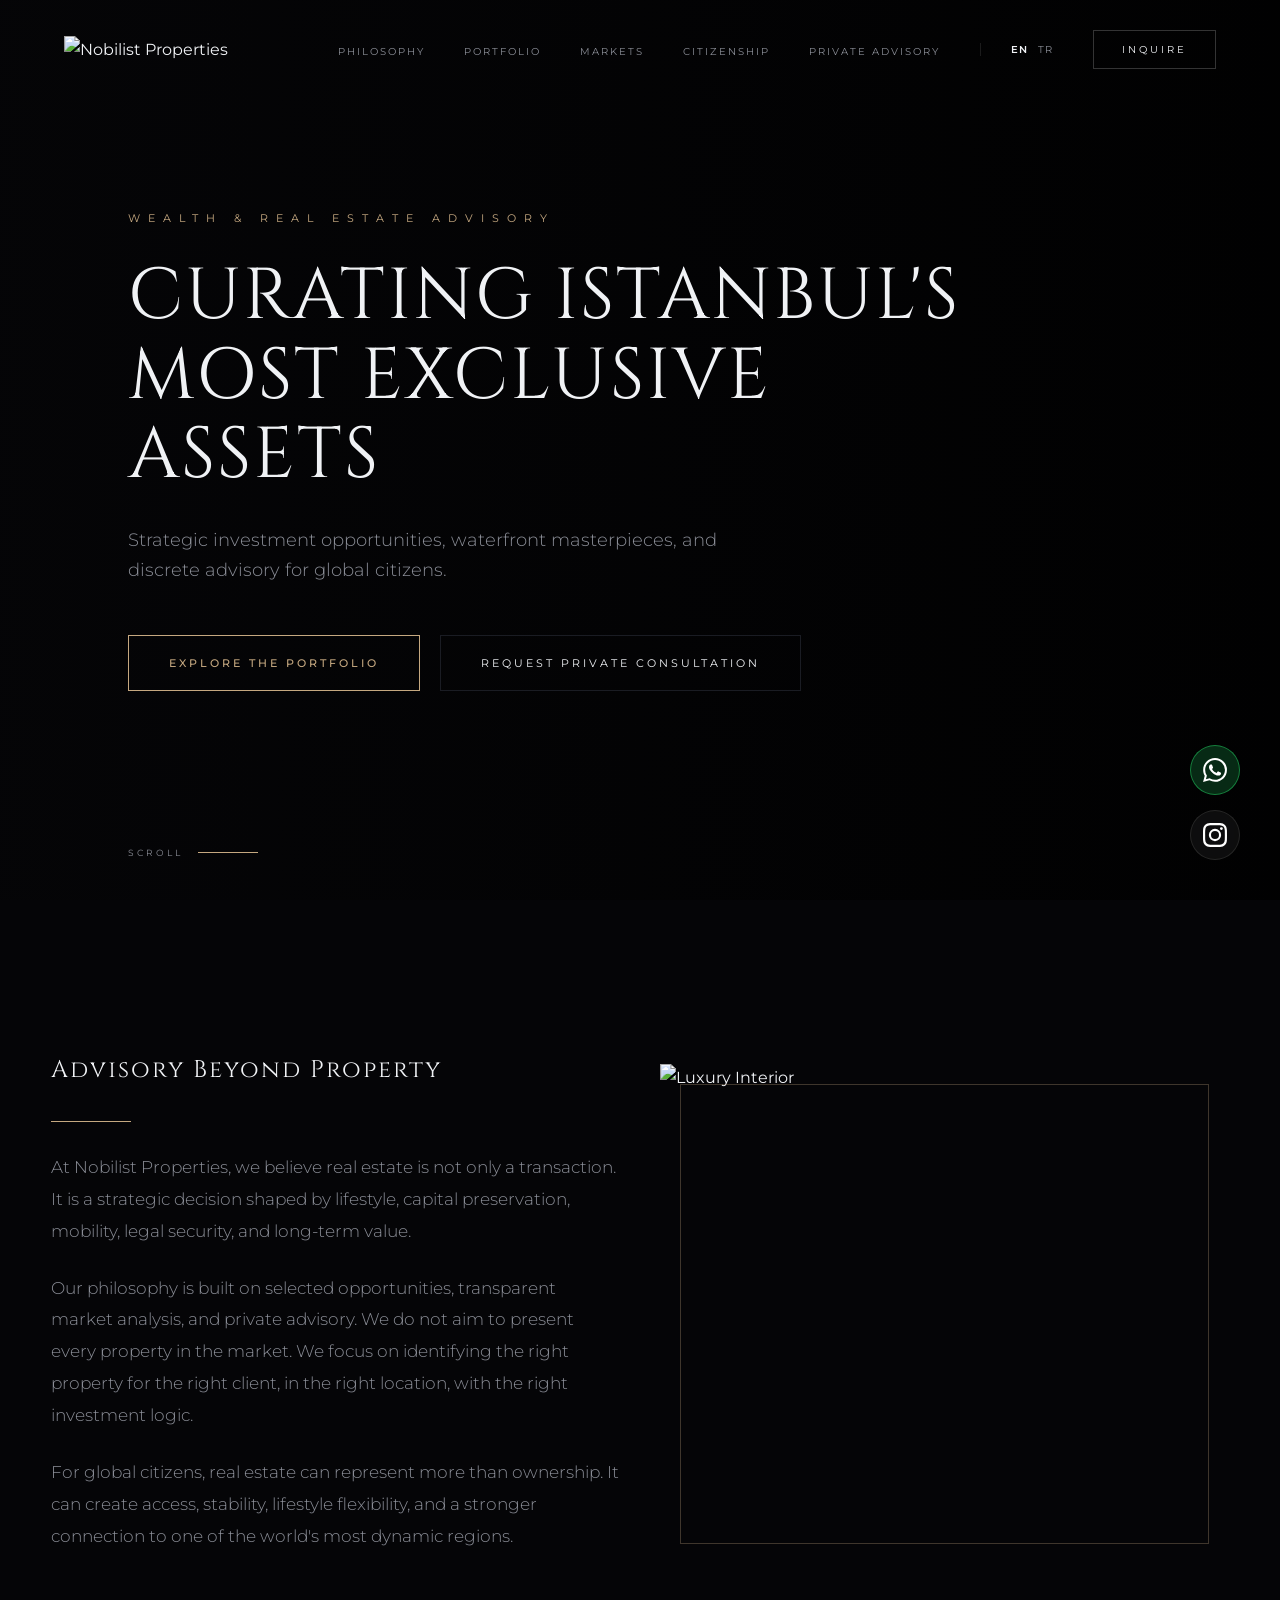
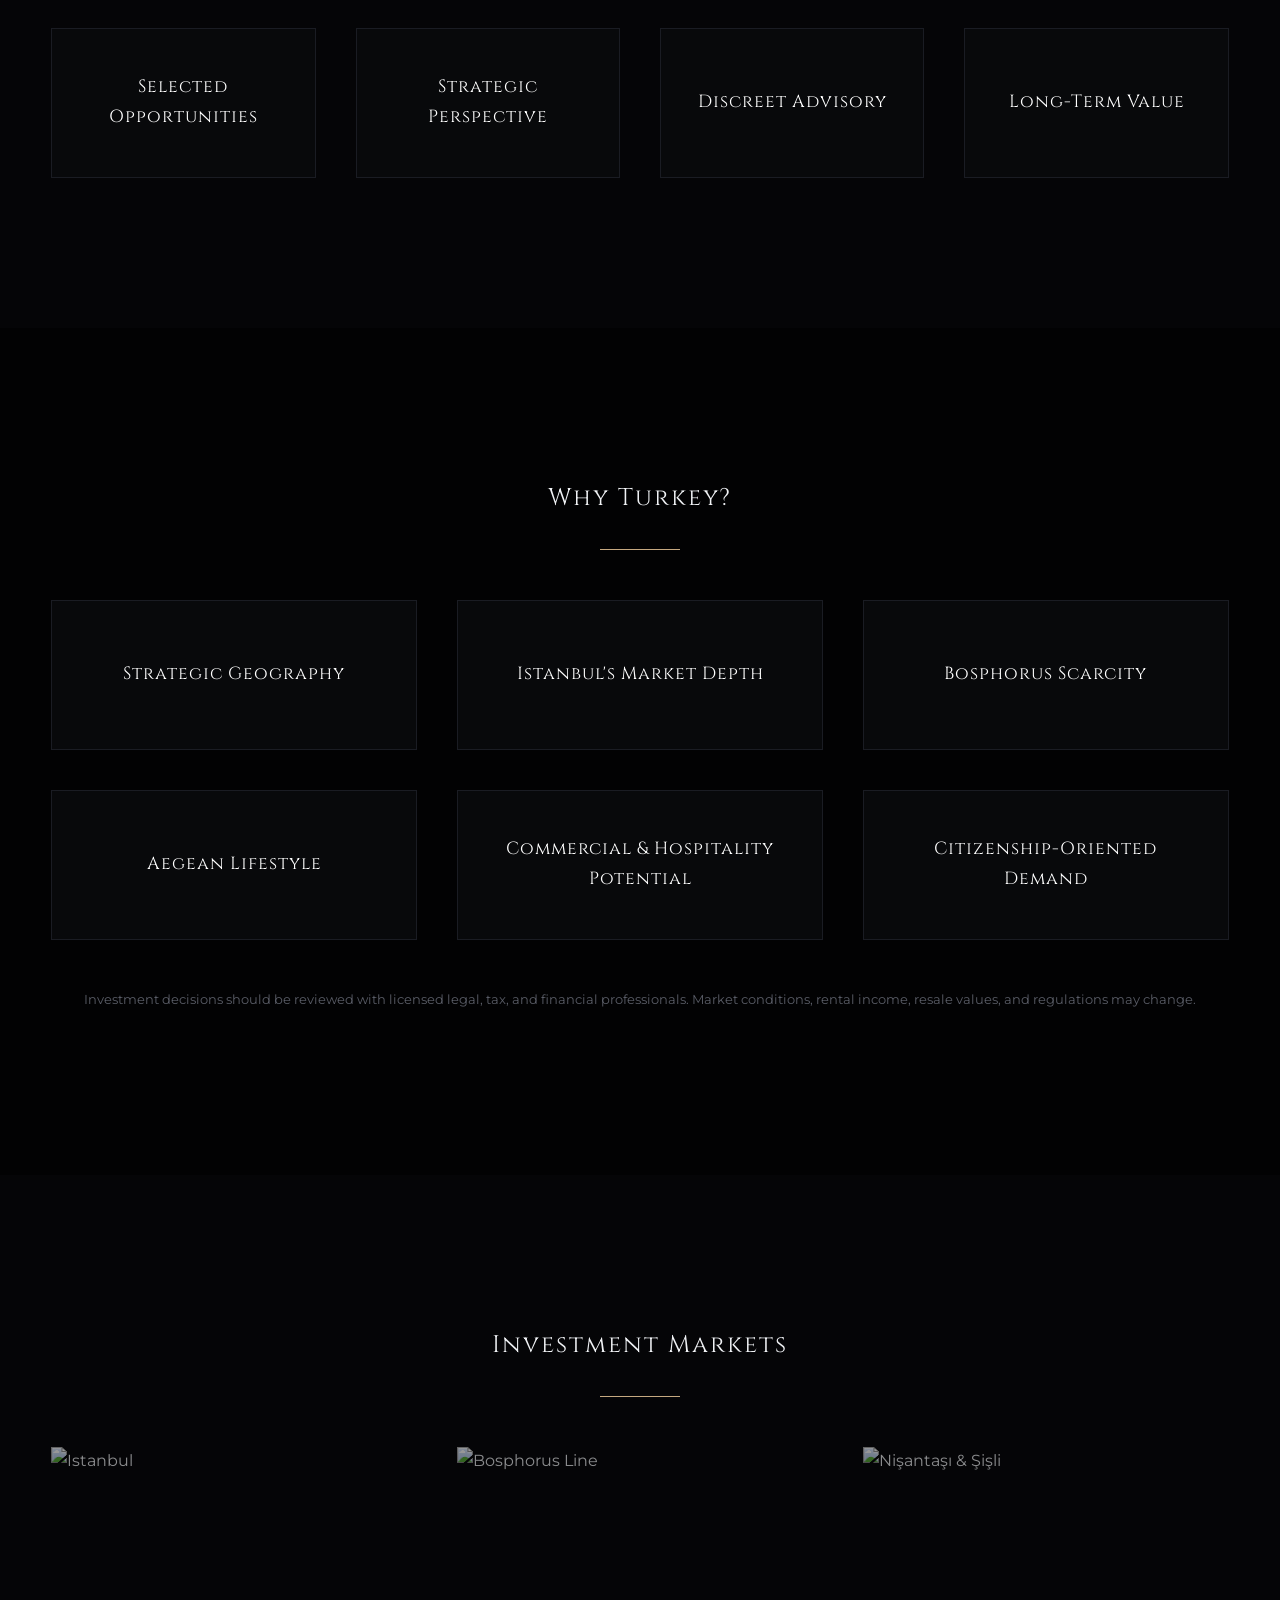
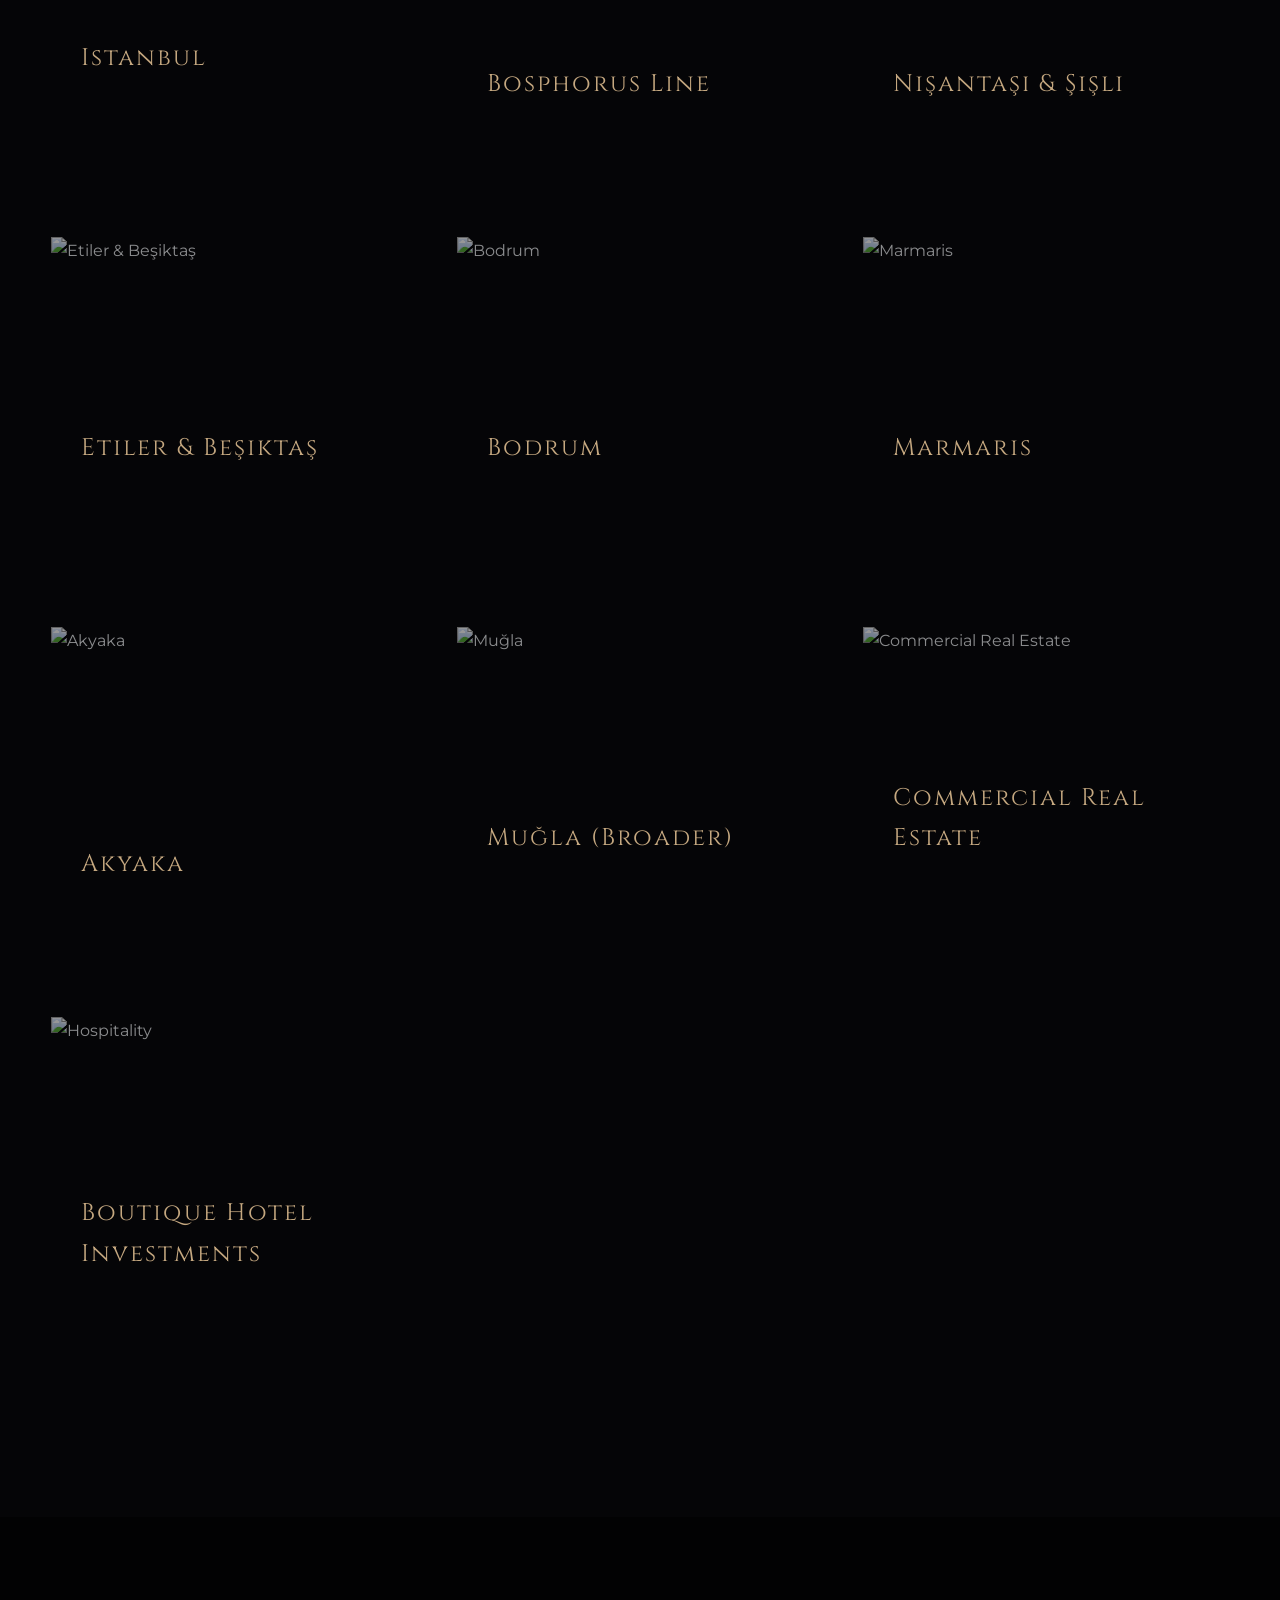
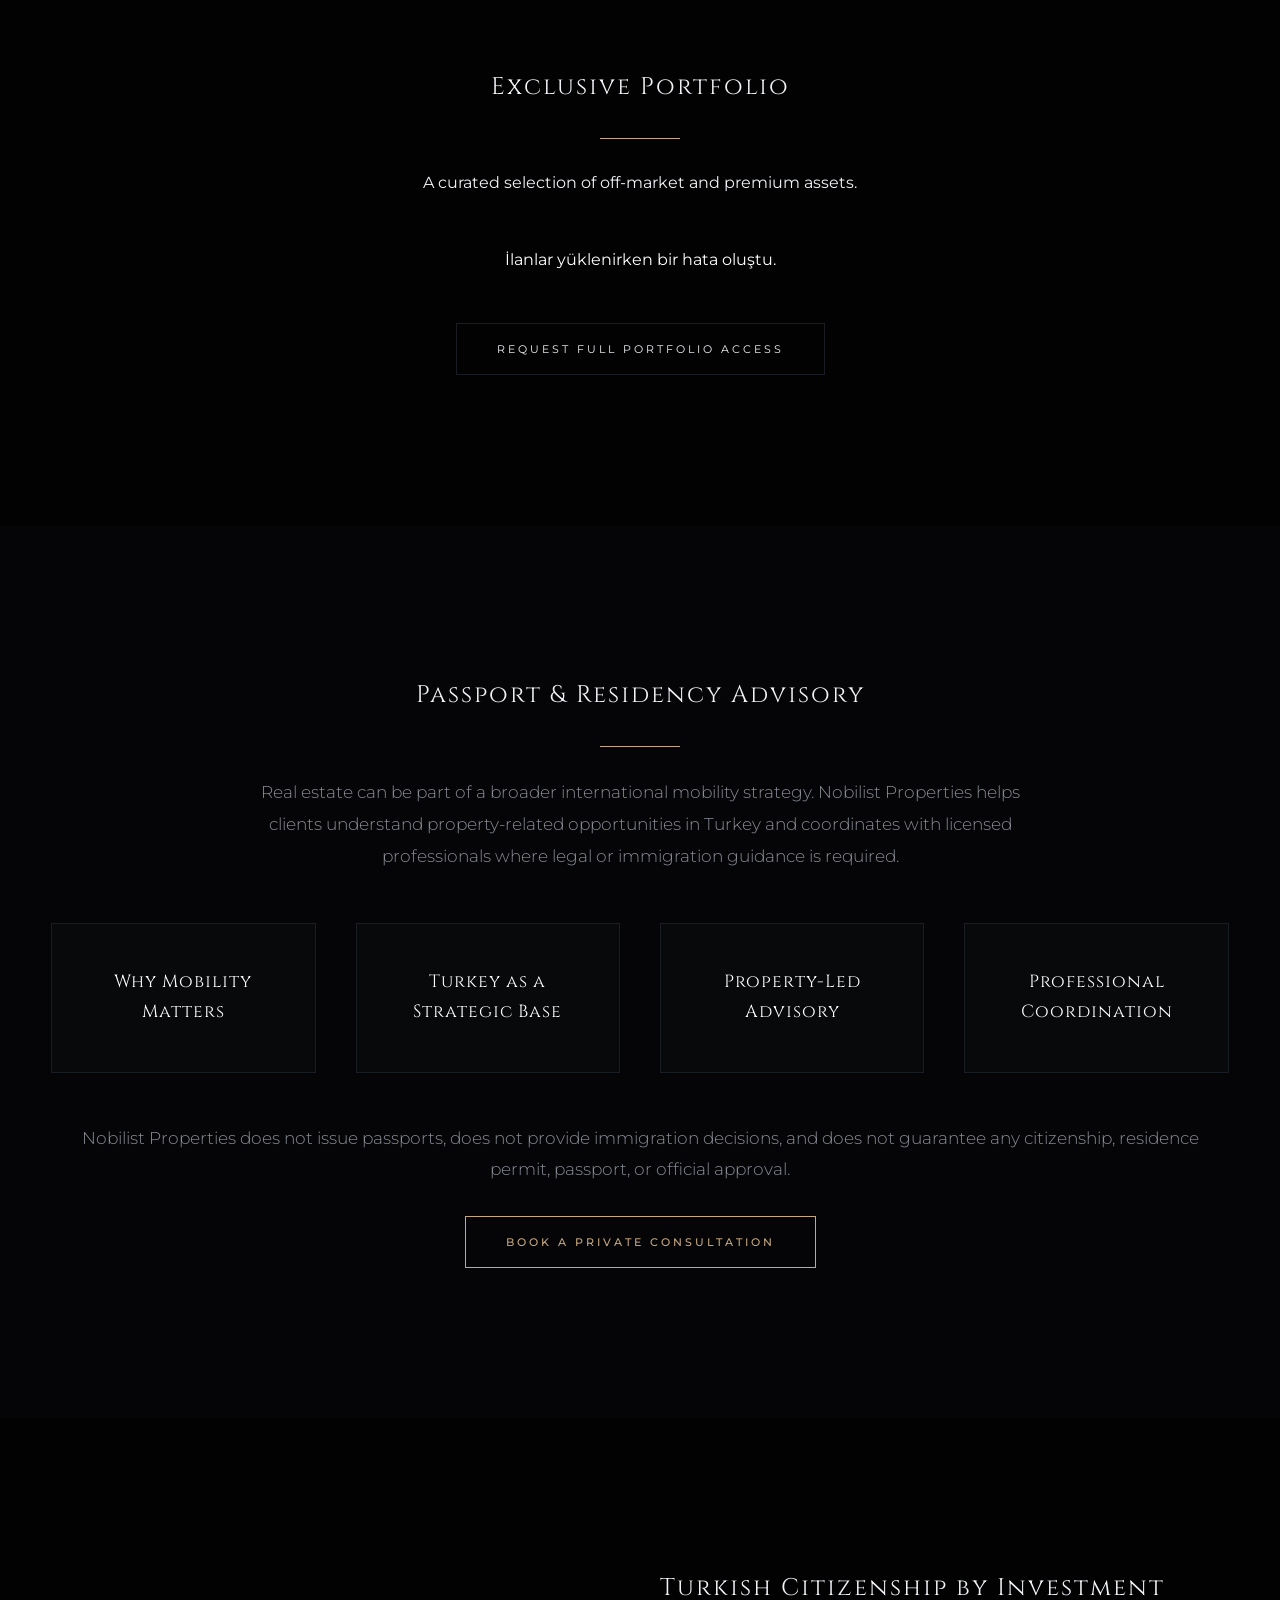
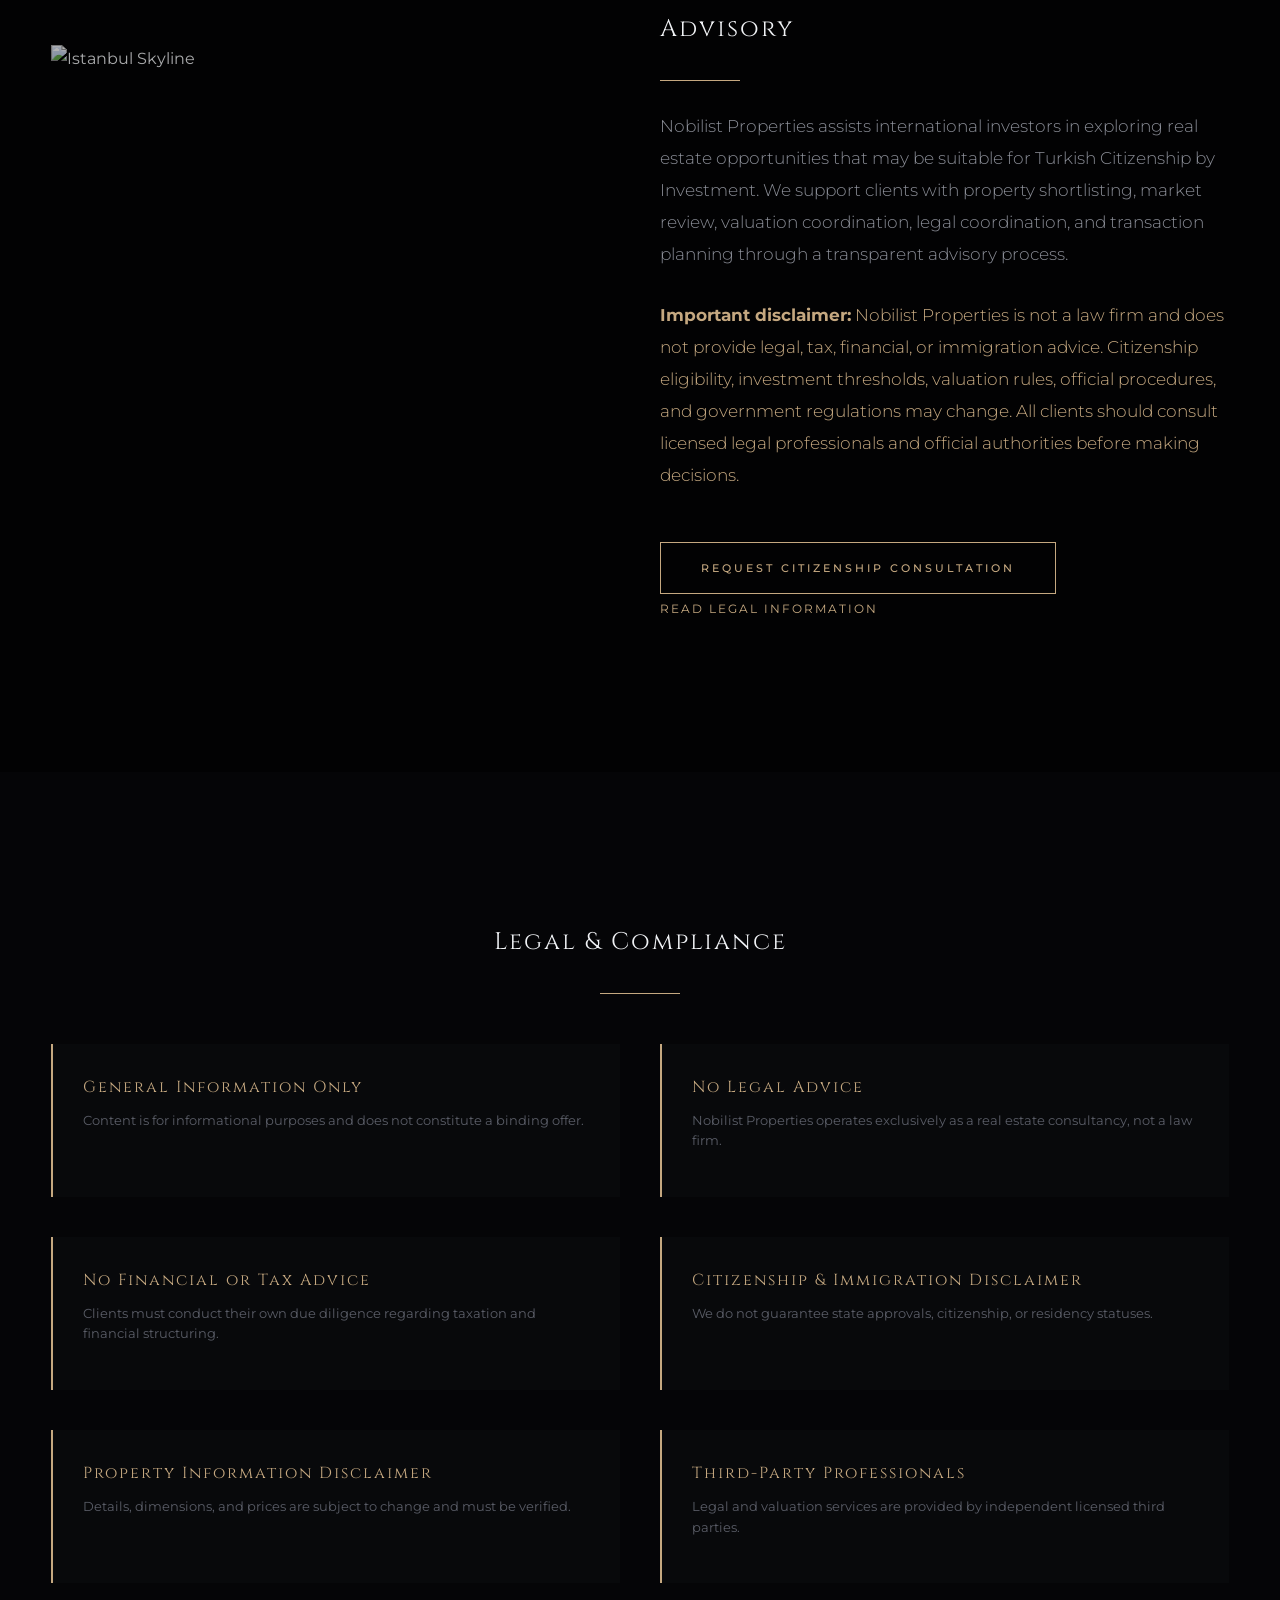
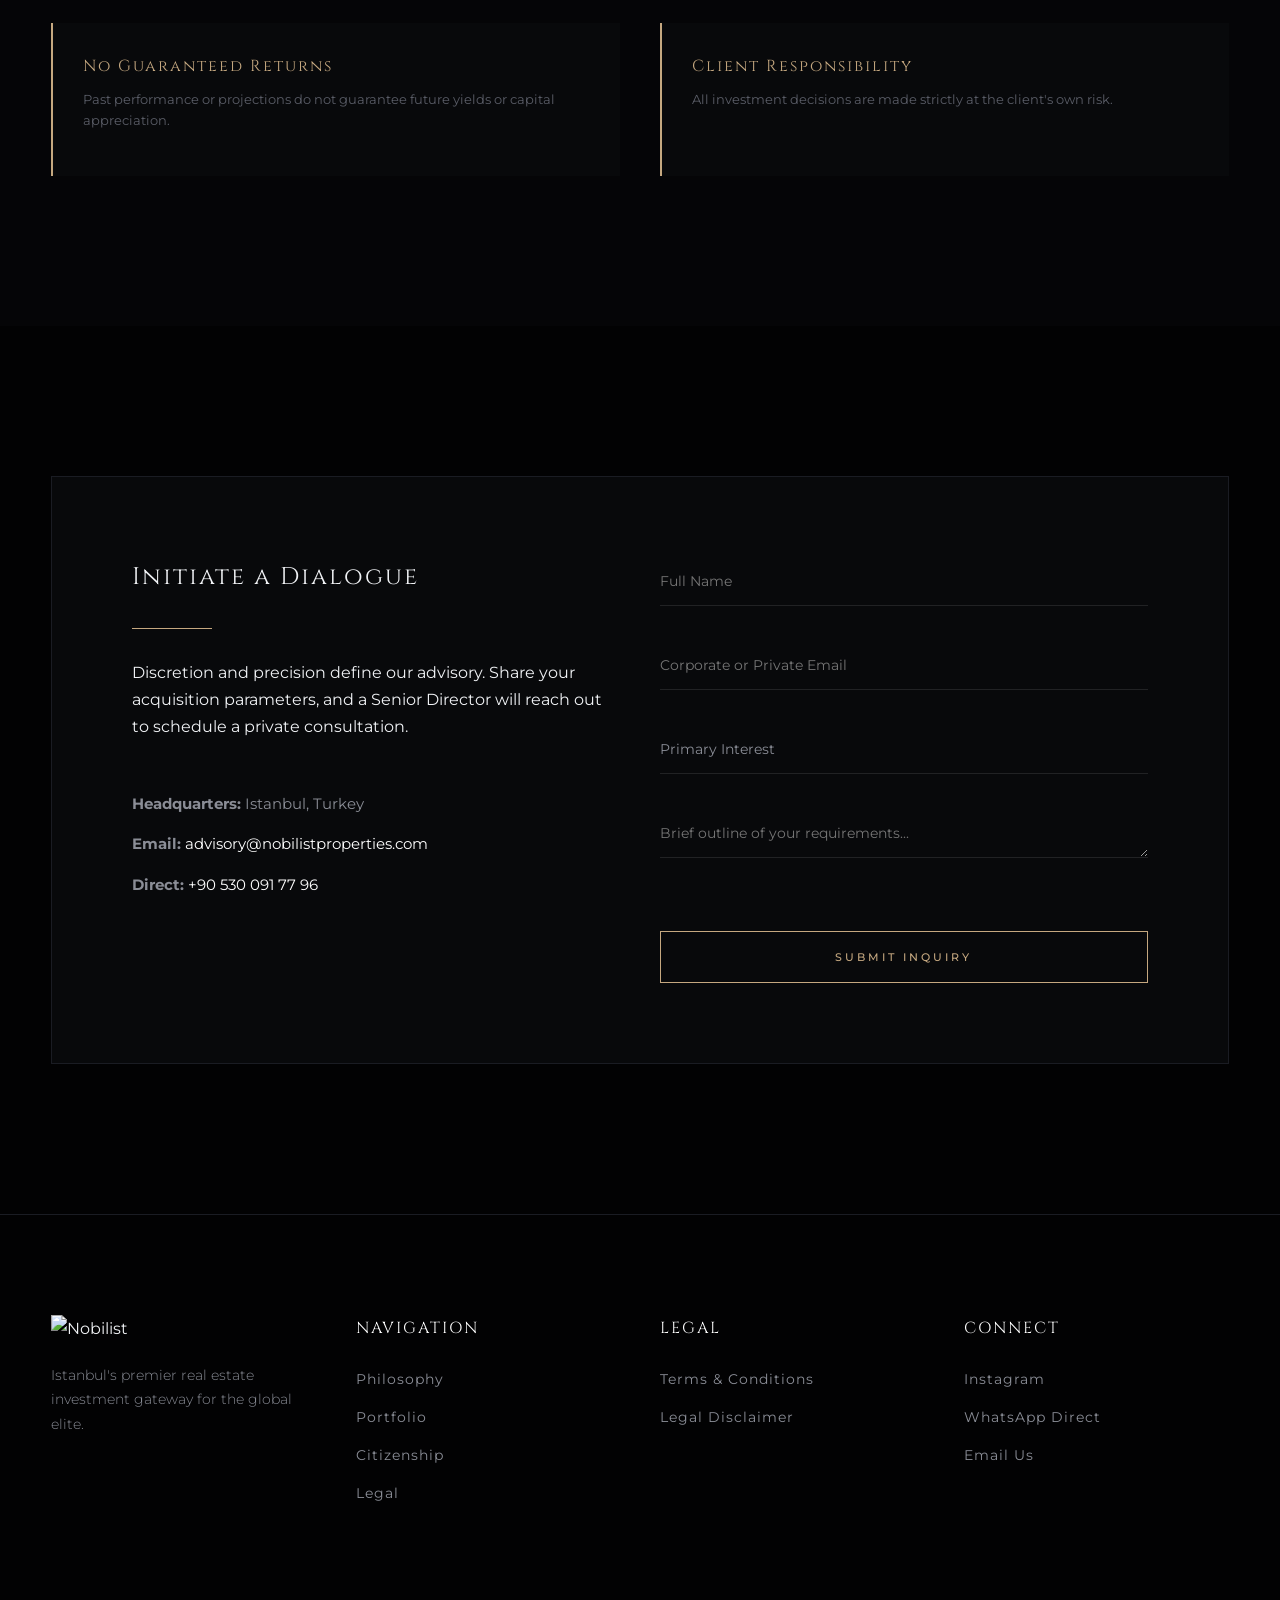
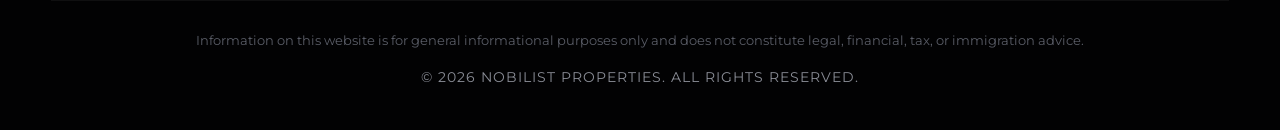
==== commit 074a5121: "Update index.html" ====
--- a/index.html
+++ b/index.html
@@ -23,7 +23,7 @@
             <nav class="nav-links">
                 <a href="#philosophy" data-i18n="nav_philosophy">Philosophy</a>
                 <a href="#portfolio" data-i18n="nav_portfolio">Portfolio</a>
-                <a href="#markets" data-i18n="nav_markets">Markets</a>
+                <a href="markets.html" data-i18n="nav_markets">Markets</a>
                 <a href="#citizenship" data-i18n="nav_citizenship">Citizenship</a>
                 <a href="#contact" data-i18n="nav_advisory">Private Advisory</a>
             </nav>
@@ -45,7 +45,7 @@
         <div class="mobile-menu-content">
             <a href="#philosophy" onclick="toggleMobileMenu()" data-i18n="nav_philosophy">Philosophy</a>
             <a href="#portfolio" onclick="toggleMobileMenu()" data-i18n="nav_portfolio">Portfolio</a>
-            <a href="#markets" onclick="toggleMobileMenu()" data-i18n="nav_markets">Markets</a>
+            <a href="markets.html" onclick="toggleMobileMenu()" data-i18n="nav_markets">Markets</a>
             <a href="#citizenship" onclick="toggleMobileMenu()" data-i18n="nav_citizenship">Citizenship</a>
             <a href="#legal" onclick="toggleMobileMenu()" data-i18n="nav_legal">Legal</a>
             <a href="#contact" onclick="toggleMobileMenu()" data-i18n="nav_advisory">Private Advisory</a>
